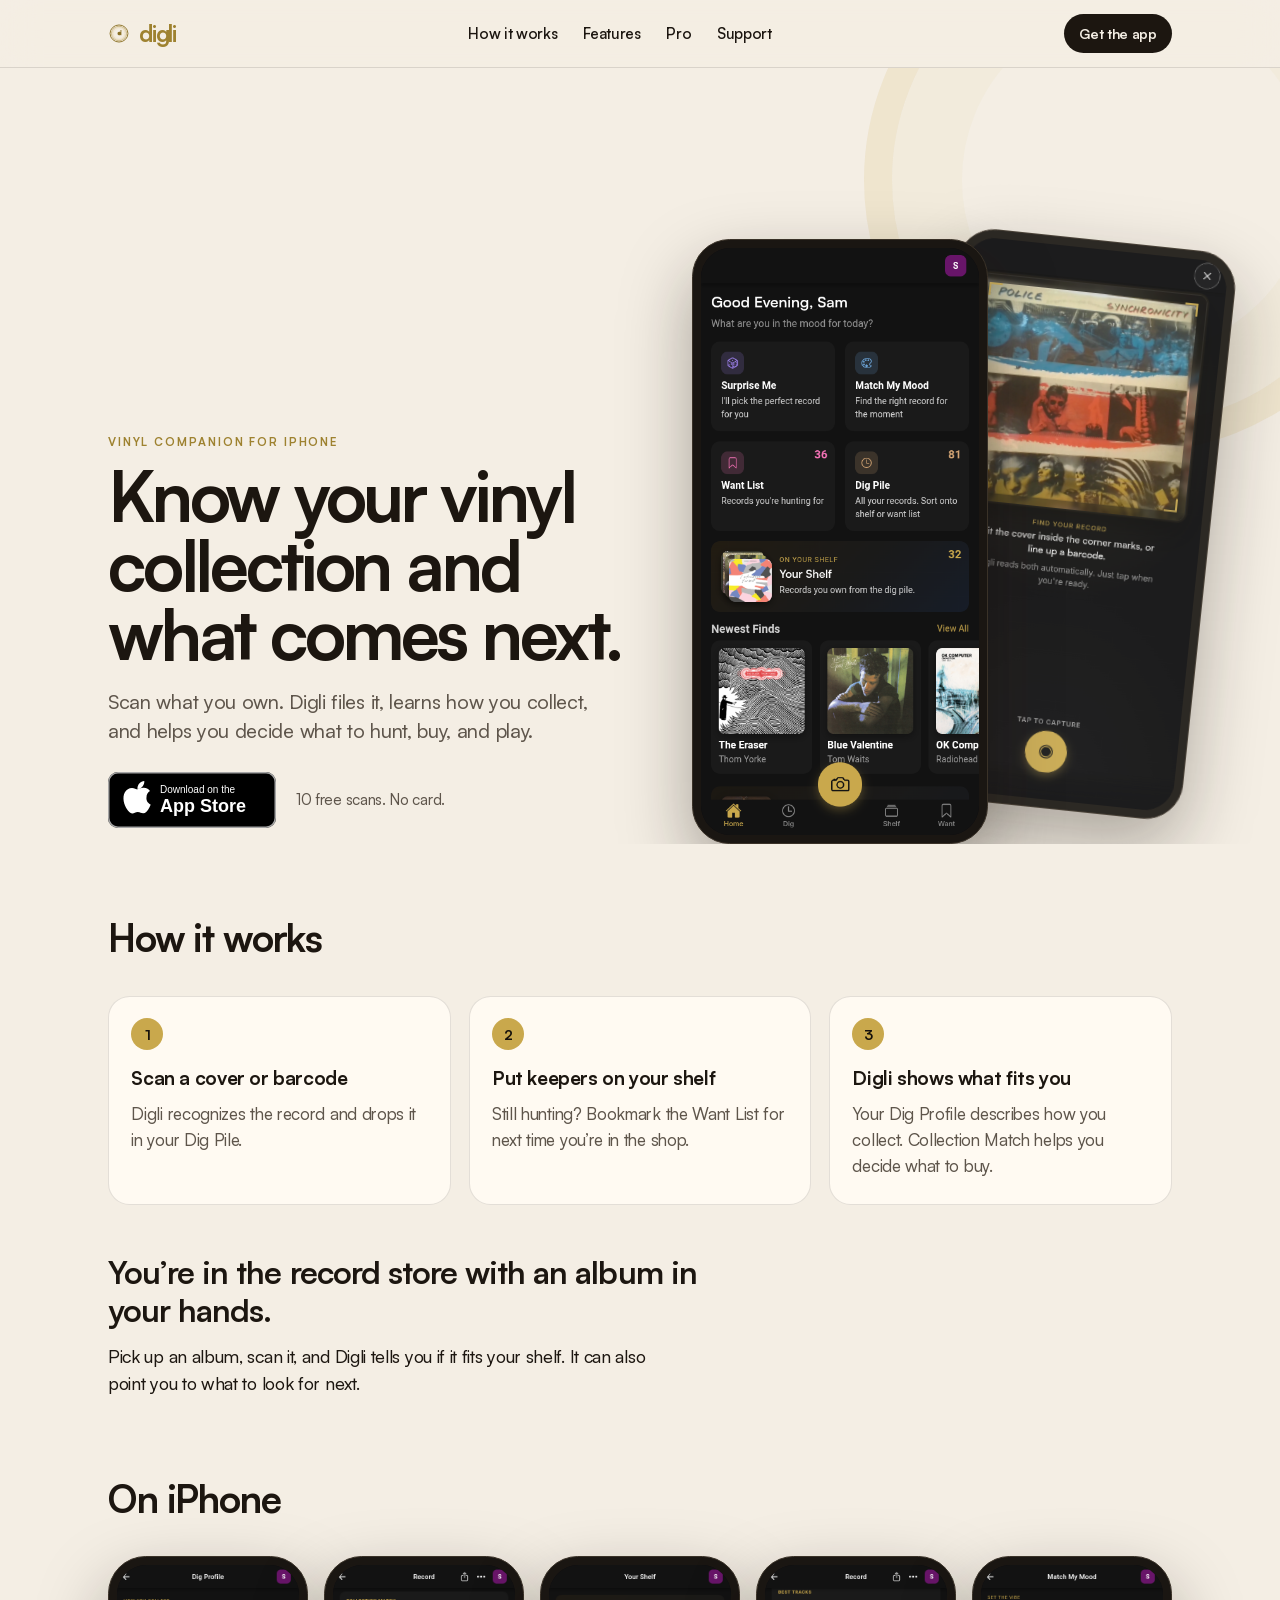
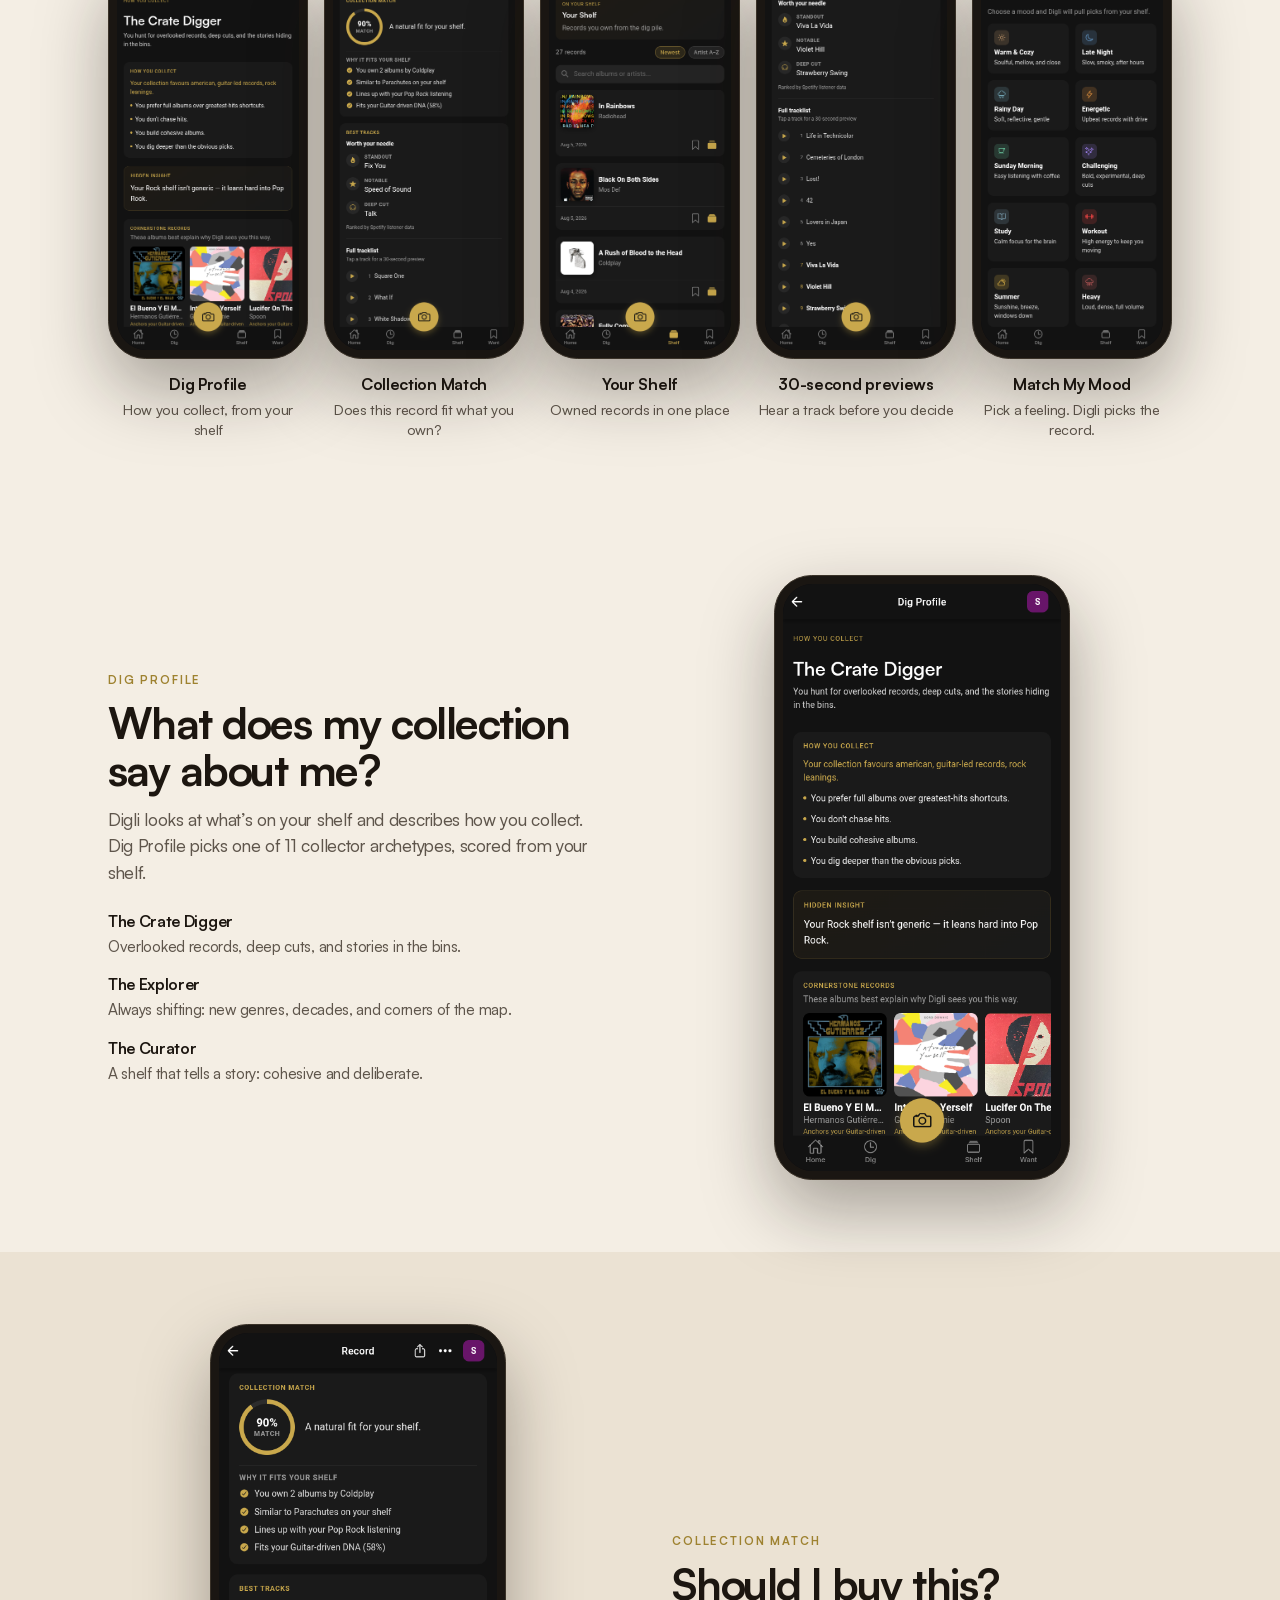
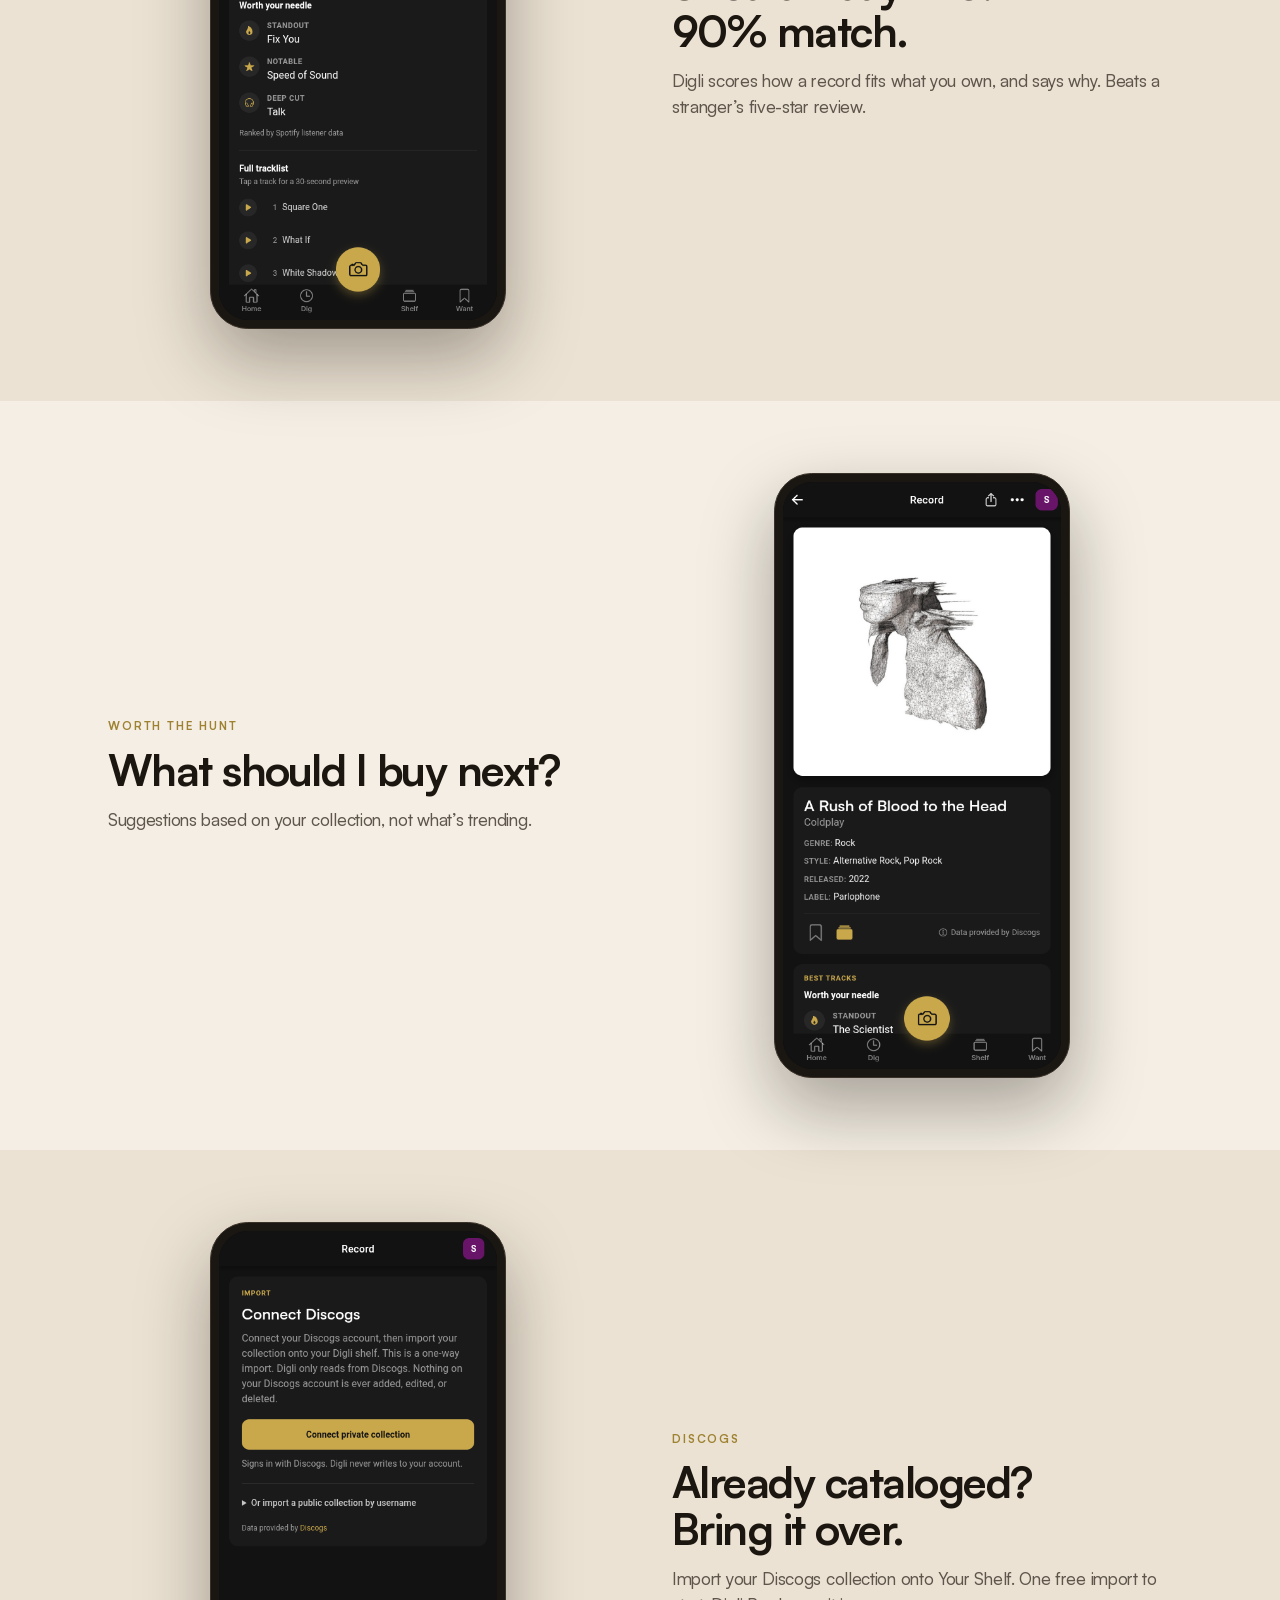
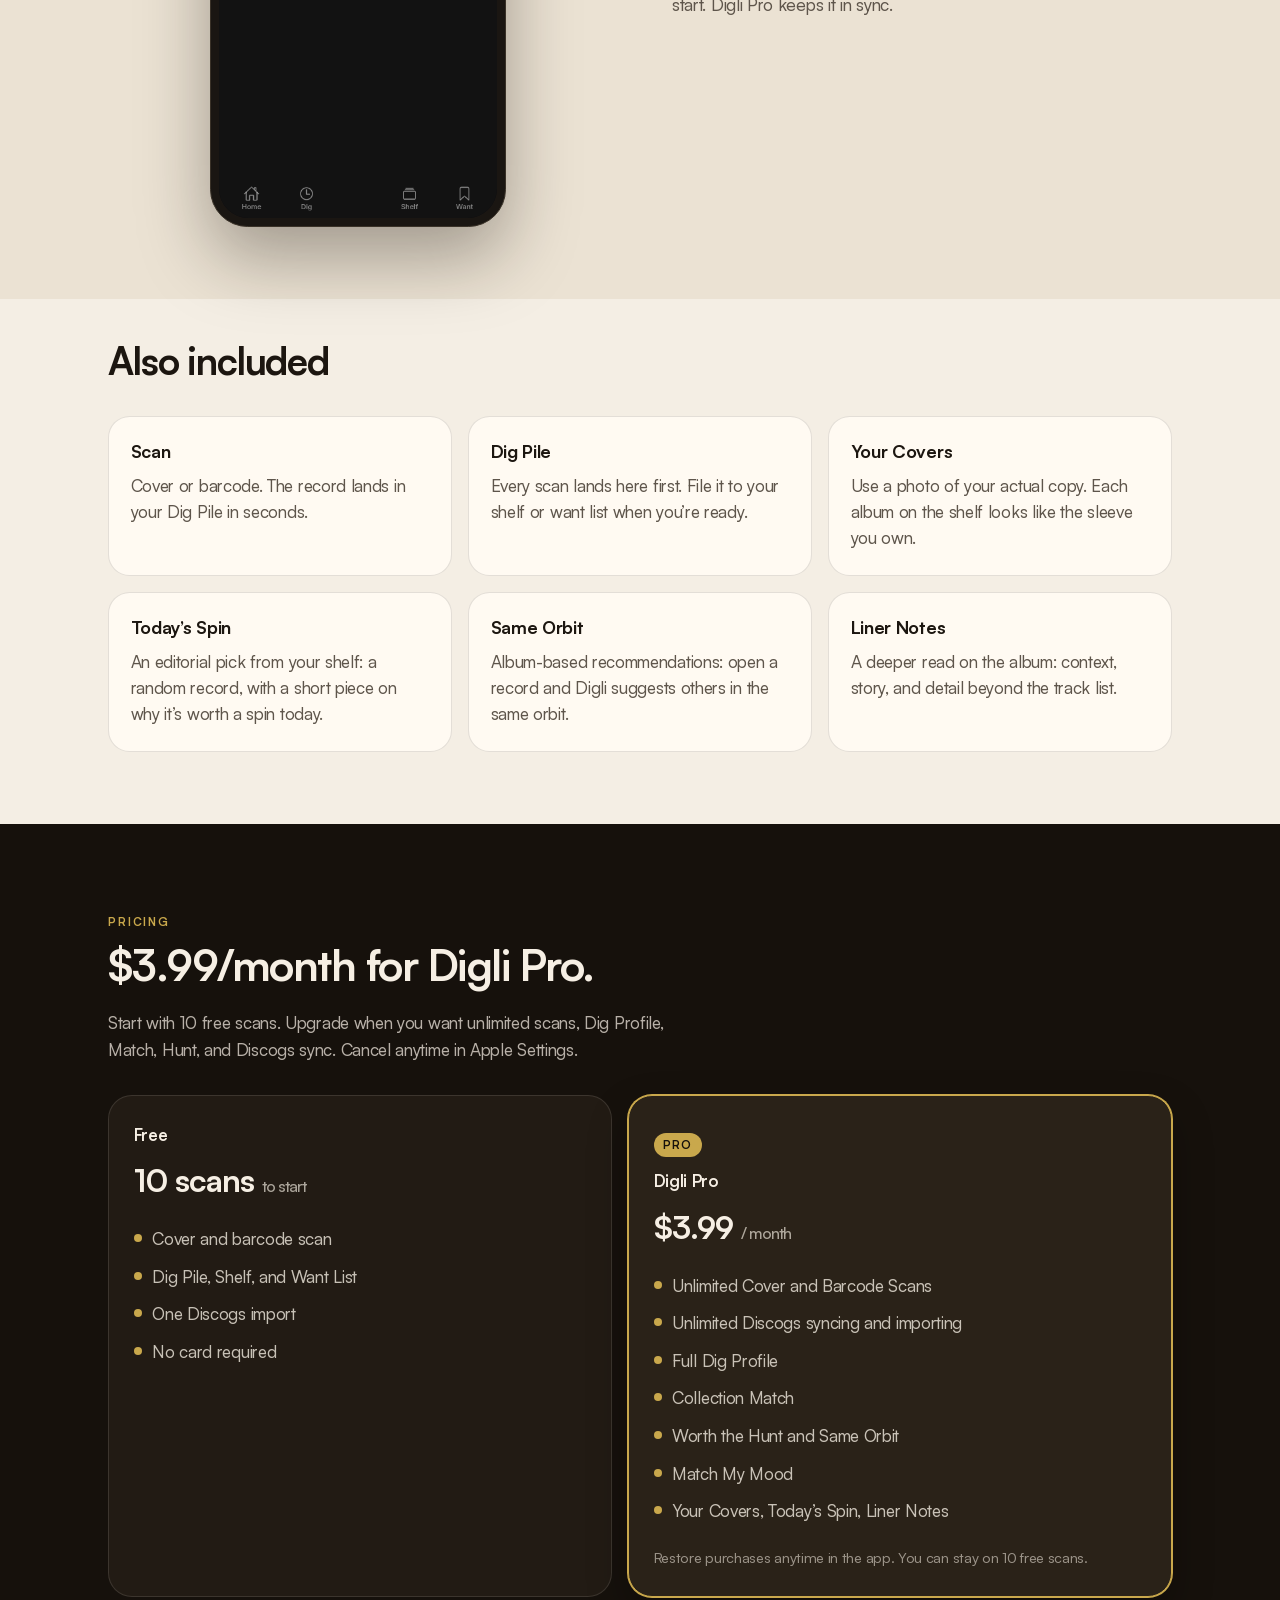
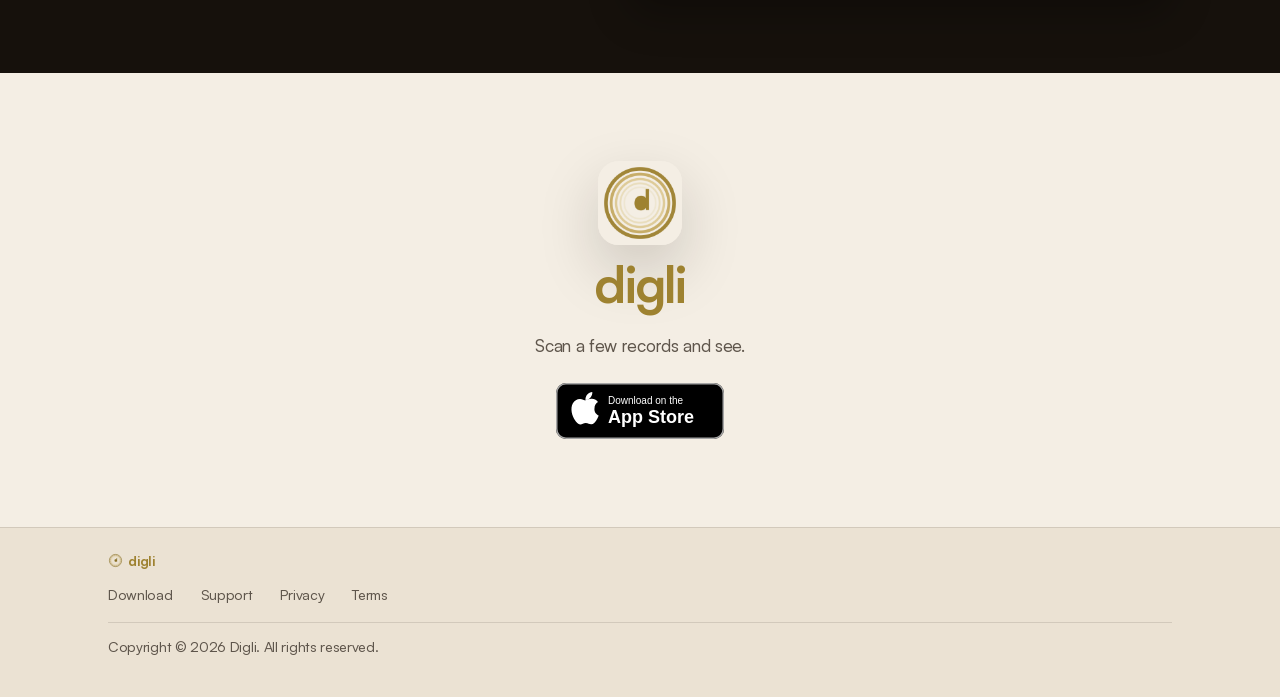
==== index.html @ d68589be "Specify cover and barcode scans in Digli Pro list Co-authored-by: Lionel Mann <lionelmann@users.nore" ====
<!DOCTYPE html>
<html lang="en-CA">
  <head>
    <meta charset="utf-8" />
    <meta name="viewport" content="width=device-width, initial-scale=1" />
    <title>Digli — Vinyl companion for iPhone | Know your collection</title>
    <meta
      name="description"
      content="Digli is the vinyl companion for iPhone. Scan covers or barcodes, build your shelf, get Dig Profile and Collection Match, and know what to hunt, buy, and play next. 10 free scans."
    />
    <meta
      name="robots"
      content="index, follow, max-image-preview:large, max-snippet:-1, max-video-preview:-1"
    />
    <link rel="canonical" href="https://digli.ca/" />
    <link rel="alternate" type="text/plain" title="LLM instructions" href="https://digli.ca/llms.txt" />
    <meta name="theme-color" content="#f4eee4" />
    <meta name="author" content="Digli" />
    <meta name="application-name" content="Digli" />

    <meta property="og:site_name" content="Digli" />
    <meta property="og:locale" content="en_CA" />
    <meta property="og:type" content="website" />
    <meta property="og:url" content="https://digli.ca/" />
    <meta property="og:title" content="Digli — Vinyl companion for iPhone" />
    <meta
      property="og:description"
      content="Scan what you own. Digli learns your collection and helps you decide what to hunt, buy, and play next. Start with 10 free scans."
    />
    <meta property="og:image" content="https://digli.ca/assets/icon.png" />
    <meta property="og:image:type" content="image/png" />
    <meta property="og:image:width" content="1024" />
    <meta property="og:image:height" content="1024" />
    <meta property="og:image:alt" content="Digli mark — gold vinyl rings with a solid lowercase d" />

    <meta name="twitter:card" content="summary_large_image" />
    <meta name="twitter:title" content="Digli — Vinyl companion for iPhone" />
    <meta
      name="twitter:description"
      content="Scan what you own. Digli learns your collection and helps you decide what comes next. 10 free scans."
    />
    <meta name="twitter:image" content="https://digli.ca/assets/icon.png" />
    <meta name="twitter:image:alt" content="Digli mark — gold vinyl rings with a solid lowercase d" />

    <link rel="icon" type="image/svg+xml" href="/assets/favicon.svg" />
    <link rel="apple-touch-icon" href="/assets/icon.png" />
    <link rel="stylesheet" href="/styles.css" />

    <script type="application/ld+json">
      {
        "@context": "https://schema.org",
        "@graph": [
          {
            "@type": "Organization",
            "@id": "https://digli.ca/#organization",
            "name": "Digli",
            "url": "https://digli.ca/",
            "logo": {
              "@type": "ImageObject",
              "url": "https://digli.ca/assets/icon.png",
              "width": 1024,
              "height": 1024
            },
            "description": "Digli makes a vinyl companion app for iPhone that helps collectors catalog records and decide what to hunt, buy, and play next."
          },
          {
            "@type": "WebSite",
            "@id": "https://digli.ca/#website",
            "url": "https://digli.ca/",
            "name": "Digli",
            "description": "Official Digli marketing site — vinyl companion for iPhone.",
            "publisher": { "@id": "https://digli.ca/#organization" },
            "inLanguage": "en-CA"
          },
          {
            "@type": "WebPage",
            "@id": "https://digli.ca/#webpage",
            "url": "https://digli.ca/",
            "name": "Digli — Vinyl companion for iPhone",
            "isPartOf": { "@id": "https://digli.ca/#website" },
            "about": { "@id": "https://digli.ca/#app" },
            "description": "Scan vinyl covers or barcodes, build your shelf, and get recommendations based on what you own. 10 free scans.",
            "inLanguage": "en-CA"
          },
          {
            "@type": "SoftwareApplication",
            "@id": "https://digli.ca/#app",
            "name": "Digli",
            "applicationCategory": "LifestyleApplication",
            "operatingSystem": "iOS",
            "url": "https://app.digli.ca",
            "downloadUrl": "https://app.digli.ca",
            "image": "https://digli.ca/assets/icon.png",
            "description": "Vinyl companion for iPhone. Scan album covers or barcodes, build Your Shelf, discover Dig Profile, Collection Match, Worth the Hunt, and import from Discogs.",
            "offers": [
              {
                "@type": "Offer",
                "name": "Free",
                "price": "0",
                "priceCurrency": "USD",
                "description": "10 free scans, Dig Pile, Shelf, Want List, and one Discogs import. No card required."
              },
              {
                "@type": "Offer",
                "name": "Digli Pro",
                "price": "3.99",
                "priceCurrency": "USD",
                "description": "Unlimited scans, Dig Profile, Collection Match, Worth the Hunt, Match My Mood, Today’s Spin, Liner Notes, and Discogs sync. Billed monthly through Apple."
              }
            ],
            "featureList": [
              "Cover and barcode scan",
              "Dig Pile, Your Shelf, and Want List",
              "Dig Profile collector portrait",
              "Collection Match fit scores",
              "Worth the Hunt suggestions",
              "Match My Mood",
              "Discogs import and sync",
              "30-second track previews",
              "Today’s Spin"
            ],
            "publisher": { "@id": "https://digli.ca/#organization" }
          },
          {
            "@type": "FAQPage",
            "@id": "https://digli.ca/#faq",
            "mainEntity": [
              {
                "@type": "Question",
                "name": "What is Digli?",
                "acceptedAnswer": {
                  "@type": "Answer",
                  "text": "Digli is a vinyl companion app for iPhone. Scan album covers or barcodes, build your collection on Your Shelf, and get recommendations based on what you already own — Dig Profile, Collection Match, Worth the Hunt, and more."
                }
              },
              {
                "@type": "Question",
                "name": "Is Digli free?",
                "acceptedAnswer": {
                  "@type": "Answer",
                  "text": "Yes to start. New collectors get 10 free scans with no credit card. Digli Pro is $3.99 per month through Apple for unlimited scans and full features."
                }
              },
              {
                "@type": "Question",
                "name": "Does Digli work with Discogs?",
                "acceptedAnswer": {
                  "@type": "Answer",
                  "text": "Yes. Import your Discogs collection onto Your Shelf. Free includes one import; Digli Pro keeps your shelf in sync."
                }
              },
              {
                "@type": "Question",
                "name": "What is Dig Profile?",
                "acceptedAnswer": {
                  "@type": "Answer",
                  "text": "Dig Profile is a collector portrait built from records on Your Shelf. It describes how you collect — personality, insights, and taste tags. The full portrait is part of Digli Pro."
                }
              },
              {
                "@type": "Question",
                "name": "What is Collection Match?",
                "acceptedAnswer": {
                  "@type": "Answer",
                  "text": "Collection Match scores how a record fits what you already own and explains why. Use it in the shop before you buy. Worth the Hunt suggests records you don’t own yet."
                }
              }
            ]
          }
        ]
      }
    </script>
  </head>
  <body>
    <a class="skip-link" href="#main">Skip to content</a>

    <header class="nav">
      <div class="nav__inner">
        <a class="wordmark" href="/" aria-label="digli home"
          ><img
            class="wordmark__mark"
            src="/assets/logo-mark.svg"
            width="22"
            height="22"
            alt=""
            decoding="async"
          />digli</a
        >
        <nav class="nav__links" aria-label="Primary">
          <a href="#how">How it works</a>
          <a href="#features">Features</a>
          <a href="#pro">Pro</a>
          <a href="/support.html">Support</a>
        </nav>
        <a class="nav__cta" href="https://app.digli.ca">Get the app</a>
        <button class="nav__toggle" type="button" aria-expanded="false" aria-label="Open menu">
          <span></span>
        </button>
      </div>
    </header>

    <main id="main">
      <section class="hero" aria-labelledby="hero-title">
        <div class="hero__grid">
          <div class="hero__copy">
            <p class="eyebrow">Vinyl companion for iPhone</p>
            <h1 id="hero-title" class="hero__headline">Know your vinyl collection and what comes next.</h1>
            <p class="hero__lede">
              Scan what you own. Digli files it, learns how you collect, and
              helps you decide what to hunt, buy, and play.
            </p>
            <div class="hero__cta">
              <a
                class="store-badge"
                href="https://app.digli.ca"
                aria-label="Download Digli on the App Store"
              >
                <img
                  src="/assets/app-store-badge.svg"
                  width="168"
                  height="56"
                  alt="Download on the App Store"
                />
              </a>
              <p class="hero__note">10 free scans. No card.</p>
            </div>
          </div>

          <div class="hero__stage">
            <div class="hero__phones reveal-phone" aria-hidden="true">
              <div class="phone phone--back phone--photo">
                <div class="phone__bezel">
                  <div class="phone__notch"></div>
                  <img
                    class="phone__screen"
                    src="/assets/screens/digli-camera.png"
                    width="440"
                    height="929"
                    alt=""
                    decoding="async"
                  />
                </div>
              </div>
              <div class="phone phone--front phone--photo">
                <div class="phone__bezel">
                  <div class="phone__notch"></div>
                  <img
                    class="phone__screen"
                    src="/assets/screens/digli-dashboard.png"
                    width="440"
                    height="929"
                    alt=""
                    decoding="async"
                  />
                </div>
              </div>
            </div>
          </div>
        </div>
      </section>

      <section class="steps reveal" id="how" aria-labelledby="how-title">
        <h2 id="how-title" class="steps__title">How it works</h2>
        <div class="steps__grid">
          <article class="step">
            <span class="step__num">1</span>
            <h3>Scan a cover or barcode</h3>
            <p>Digli recognizes the record and drops it in your Dig Pile.</p>
          </article>
          <article class="step">
            <span class="step__num">2</span>
            <h3>Put keepers on your shelf</h3>
            <p>Still hunting? Bookmark the Want List for next time you’re in the shop.</p>
          </article>
          <article class="step">
            <span class="step__num">3</span>
            <h3>Digli shows what fits you</h3>
            <p>Your Dig Profile describes how you collect. Collection Match helps you decide what to buy.</p>
          </article>
        </div>
      </section>

      <section class="wedge reveal" aria-labelledby="wedge-title">
        <h2 id="wedge-title" class="wedge__title">
          You’re in the record store with an album in your hands.
        </h2>
        <p class="wedge__lede">
          Pick up an album, scan it, and Digli tells you if it fits your shelf.
          It can also point you to what to look for next.
        </p>
      </section>

      <section class="shots reveal" aria-labelledby="shots-title">
        <div class="shots__intro">
          <h2 id="shots-title" class="shots__title">On iPhone</h2>
        </div>
        <div class="shots__grid">
          <figure class="shot">
            <button type="button" class="shot__zoom" aria-label="Enlarge Dig Profile screen">
              <div class="phone phone--photo">
                <div class="phone__bezel">
                  <div class="phone__notch"></div>
                  <img
                    class="phone__screen"
                    src="/assets/screens/digli-dig-profile.png"
                    width="440"
                    height="929"
                    alt="Dig Profile screen"
                    loading="lazy"
                    decoding="async"
                  />
                </div>
              </div>
            </button>
            <figcaption>
              <strong>Dig Profile</strong>
              <span>How you collect, from your shelf</span>
            </figcaption>
          </figure>
          <figure class="shot">
            <button type="button" class="shot__zoom" aria-label="Enlarge Collection Match screen">
              <div class="phone phone--photo">
                <div class="phone__bezel">
                  <div class="phone__notch"></div>
                  <img
                    class="phone__screen"
                    src="/assets/screens/digli-collection-match.png"
                    width="440"
                    height="929"
                    alt="Collection Match screen"
                    loading="lazy"
                    decoding="async"
                  />
                </div>
              </div>
            </button>
            <figcaption>
              <strong>Collection Match</strong>
              <span>Does this record fit what you own?</span>
            </figcaption>
          </figure>
          <figure class="shot">
            <button type="button" class="shot__zoom" aria-label="Enlarge Your Shelf screen">
              <div class="phone phone--photo">
                <div class="phone__bezel">
                  <div class="phone__notch"></div>
                  <img
                    class="phone__screen"
                    src="/assets/screens/digli-your-shelf.png"
                    width="440"
                    height="929"
                    alt="Your Shelf screen"
                    loading="lazy"
                    decoding="async"
                  />
                </div>
              </div>
            </button>
            <figcaption>
              <strong>Your Shelf</strong>
              <span>Owned records in one place</span>
            </figcaption>
          </figure>
          <figure class="shot">
            <button type="button" class="shot__zoom" aria-label="Enlarge Album screen with 30-second track previews">
              <div class="phone phone--photo">
                <div class="phone__bezel">
                  <div class="phone__notch"></div>
                  <img
                    class="phone__screen"
                    src="/assets/screens/digli-track-list.png"
                    width="440"
                    height="929"
                    alt="Album screen with 30-second track previews"
                    loading="lazy"
                    decoding="async"
                  />
                </div>
              </div>
            </button>
            <figcaption>
              <strong>30-second previews</strong>
              <span>Hear a track before you decide</span>
            </figcaption>
          </figure>
          <figure class="shot">
            <button type="button" class="shot__zoom" aria-label="Enlarge Match My Mood screen">
              <div class="phone phone--photo">
                <div class="phone__bezel">
                  <div class="phone__notch"></div>
                  <img
                    class="phone__screen"
                    src="/assets/screens/digli-match-my-mood.png"
                    width="440"
                    height="929"
                    alt="Match My Mood screen"
                    loading="lazy"
                    decoding="async"
                  />
                </div>
              </div>
            </button>
            <figcaption>
              <strong>Match My Mood</strong>
              <span>Pick a feeling. Digli picks the record.</span>
            </figcaption>
          </figure>
        </div>
      </section>

      <section class="feature reveal" id="features" aria-labelledby="profile-title">
        <div class="feature__copy">
          <p class="eyebrow">Dig Profile</p>
          <h2 id="profile-title" class="feature__title">What does my collection say about me?</h2>
          <p class="feature__lede">
            Digli looks at what’s on your shelf and describes how you collect.
            Dig Profile picks one of 11 collector archetypes, scored from your
            shelf.
          </p>
          <ul class="feature__samples">
            <li>
              <strong>The Crate Digger</strong>
              <span>Overlooked records, deep cuts, and stories in the bins.</span>
            </li>
            <li>
              <strong>The Explorer</strong>
              <span>Always shifting: new genres, decades, and corners of the map.</span>
            </li>
            <li>
              <strong>The Curator</strong>
              <span>A shelf that tells a story: cohesive and deliberate.</span>
            </li>
          </ul>
        </div>
        <div class="feature__media">
          <div class="phone phone--photo">
            <div class="phone__bezel">
              <div class="phone__notch"></div>
              <img
                class="phone__screen"
                src="/assets/screens/digli-dig-profile.png"
                width="440"
                height="929"
                alt="Dig Profile showing personality, a hidden insight, and taste tags"
                loading="lazy"
                decoding="async"
              />
            </div>
          </div>
        </div>
      </section>

      <section class="feature feature--band feature--flip reveal" id="match" aria-labelledby="match-title">
        <div class="feature__copy">
          <p class="eyebrow">Collection Match</p>
          <h2 id="match-title" class="feature__title">
            Should I buy this?<br />
            90% match.
          </h2>
          <p class="feature__lede">
            Digli scores how a record fits what you own, and says why. Beats a
            stranger’s five-star review.
          </p>
        </div>
        <div class="feature__media">
          <div class="phone phone--photo">
            <div class="phone__bezel">
              <div class="phone__notch"></div>
              <img
                class="phone__screen"
                src="/assets/screens/digli-collection-match.png"
                width="440"
                height="929"
                alt="Collection Match score for a record against your shelf"
                loading="lazy"
                decoding="async"
              />
            </div>
          </div>
        </div>
      </section>

      <section class="feature reveal" id="hunt" aria-labelledby="hunt-title">
        <div class="feature__copy">
          <p class="eyebrow">Worth the Hunt</p>
          <h2 id="hunt-title" class="feature__title">What should I buy next?</h2>
          <p class="feature__lede">
            Suggestions based on your collection, not what’s trending.
          </p>
        </div>
        <div class="feature__media">
          <div class="phone phone--photo">
            <div class="phone__bezel">
              <div class="phone__notch"></div>
              <img
                class="phone__screen"
                src="/assets/screens/digli-record-page.png"
                width="425"
                height="929"
                alt="Record page with best tracks worth your needle"
                loading="lazy"
                decoding="async"
              />
            </div>
          </div>
        </div>
      </section>

      <section class="feature feature--band feature--flip reveal" id="discogs" aria-labelledby="discogs-title">
        <div class="feature__copy">
          <p class="eyebrow">Discogs</p>
          <h2 id="discogs-title" class="feature__title">
            Already cataloged?<br />
            Bring it over.
          </h2>
          <p class="feature__lede">
            Import your Discogs collection onto Your Shelf. One free import to
            start. Digli Pro keeps it in sync.
          </p>
        </div>
        <div class="feature__media">
          <div class="phone phone--photo">
            <div class="phone__bezel">
              <div class="phone__notch"></div>
              <img
                class="phone__screen"
                src="/assets/screens/digli-import-discogs.png"
                width="440"
                height="929"
                alt="Discogs import screen showing a connected account and records filing onto the shelf"
                loading="lazy"
                decoding="async"
              />
            </div>
          </div>
        </div>
      </section>

      <section class="extras reveal" aria-labelledby="extras-title">
        <h2 id="extras-title" class="extras__title">Also included</h2>
        <div class="extras__grid">
          <article class="extra">
            <h3>Scan</h3>
            <p>Cover or barcode. The record lands in your Dig Pile in seconds.</p>
          </article>
          <article class="extra">
            <h3>Dig Pile</h3>
            <p>Every scan lands here first. File it to your shelf or want list when you’re ready.</p>
          </article>
          <article class="extra">
            <h3>Your Covers</h3>
            <p>Use a photo of your actual copy. Each album on the shelf looks like the sleeve you own.</p>
          </article>
          <article class="extra">
            <h3>Today’s Spin</h3>
            <p>An editorial pick from your shelf: a random record, with a short piece on why it’s worth a spin today.</p>
          </article>
          <article class="extra">
            <h3>Same Orbit</h3>
            <p>Album-based recommendations: open a record and Digli suggests others in the same orbit.</p>
          </article>
          <article class="extra">
            <h3>Liner Notes</h3>
            <p>A deeper read on the album: context, story, and detail beyond the track list.</p>
          </article>
        </div>
      </section>

      <section class="pricing reveal" id="pro" aria-labelledby="pro-title">
        <div class="pricing__intro">
          <p class="eyebrow">Pricing</p>
          <h2 id="pro-title">$3.99/month for Digli Pro.</h2>
          <p>
            Start with 10 free scans. Upgrade when you want unlimited scans,
            Dig Profile, Match, Hunt, and Discogs sync. Cancel anytime in Apple
            Settings.
          </p>
        </div>
        <div class="pricing__grid">
          <article class="plan">
            <h3 class="plan__name">Free</h3>
            <p class="plan__price">10 scans <span>to start</span></p>
            <ul>
              <li>Cover and barcode scan</li>
              <li>Dig Pile, Shelf, and Want List</li>
              <li>One Discogs import</li>
              <li>No card required</li>
            </ul>
          </article>
          <article class="plan plan--pro">
            <p class="plan__badge">Pro</p>
            <h3 class="plan__name">Digli Pro</h3>
            <p class="plan__price">$3.99 <span>/ month</span></p>
            <ul>
              <li>Unlimited Cover and Barcode Scans</li>
              <li>Unlimited Discogs syncing and importing</li>
              <li>Full Dig Profile</li>
              <li>Collection Match</li>
              <li>Worth the Hunt and Same Orbit</li>
              <li>Match My Mood</li>
              <li>Your Covers, Today’s Spin, Liner Notes</li>
            </ul>
            <p class="plan__note">Restore purchases anytime in the app. You can stay on 10 free scans.</p>
          </article>
        </div>
      </section>

      <section class="closing reveal" aria-labelledby="closing-title">
        <img
          class="closing__icon"
          src="/assets/icon.png"
          width="96"
          height="96"
          alt="Digli"
          loading="lazy"
          decoding="async"
        />
        <p class="wordmark">digli</p>
        <h2 id="closing-title" class="closing__copy">
          Scan a few records and see.
        </h2>
        <a
          class="store-badge"
          href="https://app.digli.ca"
          aria-label="Download Digli on the App Store"
        >
          <img
            src="/assets/app-store-badge.svg"
            width="168"
            height="56"
            alt="Download on the App Store"
            loading="lazy"
          />
        </a>
      </section>
    </main>

    <div class="mobile-cta">
      <a class="nav__cta" href="https://app.digli.ca">Get the app · 10 free scans</a>
    </div>

    <footer class="site-footer">
      <div class="site-footer__inner">
        <a class="wordmark" href="/"
          ><img
            class="wordmark__mark"
            src="/assets/logo-mark.svg"
            width="22"
            height="22"
            alt=""
            decoding="async"
          />digli</a
        >
        <nav class="footer-nav" aria-label="Footer">
          <a href="/">Download</a>
          <a href="/support.html">Support</a>
          <a href="/privacy.html">Privacy</a>
          <a href="/terms.html">Terms</a>
        </nav>
        <p class="footer-copy">Copyright © <span id="year"></span> Digli. All rights reserved.</p>
      </div>
    </footer>


    <div
      class="lightbox"
      id="shot-lightbox"
      hidden
      role="dialog"
      aria-modal="true"
      aria-labelledby="lightbox-title"
    >
      <button type="button" class="lightbox__close" aria-label="Close screenshot">
        <span aria-hidden="true"></span>
      </button>
      <figure class="lightbox__stage">
        <img class="lightbox__img" src="" alt="" width="440" height="929" />
        <figcaption class="lightbox__caption">
          <strong id="lightbox-title"></strong>
          <span class="lightbox__detail"></span>
        </figcaption>
      </figure>
    </div>

    <script src="/main.js" defer></script>
  </body>
</html>
---- styles.css ----
@font-face {
  font-family: "Satoshi";
  src: url("/fonts/Satoshi-Variable.woff2") format("woff2");
  font-weight: 300 900;
  font-style: normal;
  font-display: swap;
}

:root {
  --paper: #f4eee4;
  --paper-2: #ebe2d3;
  --card: #fffaf2;
  --ink: #1c1610;
  --ink-soft: #5e554b;
  --gold: #c9a84c;
  --gold-deep: #9e8230;
  --gold-soft: rgba(201, 168, 76, 0.18);
  --espresso: #16110c;
  --espresso-2: #221b14;
  --line: rgba(28, 22, 16, 0.12);
  --line-strong: rgba(28, 22, 16, 0.22);
  --shadow: 0 24px 60px rgba(28, 22, 16, 0.18);
  --phone-shadow: 0 30px 70px rgba(22, 17, 12, 0.35);
  --font: "Satoshi", "Iowan Old Style", Georgia, "Times New Roman", serif;
  --gutter: clamp(1.25rem, 4vw, 2.75rem);
  --max: 72rem;
  --page-inset: max(var(--gutter), calc((100% - var(--max)) / 2 + var(--gutter)));
  --nav-h: 4.25rem;
  --radius: 1.35rem;
  --ease: cubic-bezier(0.22, 1, 0.36, 1);
}

*,
*::before,
*::after {
  box-sizing: border-box;
}

html {
  scroll-behavior: smooth;
}

body {
  margin: 0;
  min-height: 100%;
  background: var(--paper);
  color: var(--ink);
  font-family: var(--font);
  font-size: 1.0625rem;
  font-weight: 450;
  line-height: 1.55;
  letter-spacing: -0.018em;
  -webkit-font-smoothing: antialiased;
  text-rendering: optimizeLegibility;
}

img {
  display: block;
  max-width: 100%;
  height: auto;
}

a {
  color: inherit;
  text-decoration: none;
}

button {
  font: inherit;
  color: inherit;
  cursor: pointer;
}

.skip-link {
  position: absolute;
  left: -9999px;
  top: 0;
  background: var(--ink);
  color: var(--paper);
  padding: 0.75rem 1rem;
  z-index: 1000;
}

.skip-link:focus {
  left: var(--gutter);
  top: 0.75rem;
}

:focus-visible {
  outline: 2px solid var(--gold-deep);
  outline-offset: 3px;
}

.wordmark {
  display: inline-flex;
  align-items: center;
  gap: 0.4em;
  font-weight: 700;
  letter-spacing: -0.05em;
  line-height: 1;
  text-transform: lowercase;
  white-space: nowrap;
}

.wordmark__mark {
  width: 1.05em;
  height: 1.05em;
  flex-shrink: 0;
  display: block;
}

.eyebrow {
  margin: 0 0 0.65rem;
  color: var(--gold-deep);
  font-size: 0.72rem;
  font-weight: 700;
  letter-spacing: 0.16em;
  text-transform: uppercase;
}

.wrap {
  width: 100%;
  margin: 0;
  padding: 0 var(--page-inset);
}

/* Nav */

.nav {
  position: sticky;
  top: 0;
  z-index: 50;
  height: var(--nav-h);
  background: rgba(244, 238, 228, 0.84);
  backdrop-filter: blur(18px) saturate(140%);
  -webkit-backdrop-filter: blur(18px) saturate(140%);
  border-bottom: 1px solid var(--line);
}

.nav__inner {
  width: 100%;
  height: 100%;
  margin: 0;
  padding: 0 max(var(--gutter), calc((100% - var(--max)) / 2 + var(--gutter)));
  display: flex;
  align-items: center;
  justify-content: space-between;
  gap: 1rem;
}

.nav .wordmark {
  font-size: 1.45rem;
  z-index: 2;
  color: var(--gold-deep);
}

.nav .wordmark__mark {
  width: 1.35rem;
  height: 1.35rem;
}

.nav__links {
  display: none;
  align-items: center;
  gap: 1.6rem;
  font-size: 0.95rem;
  font-weight: 550;
}

.nav__links a:hover {
  color: var(--gold-deep);
}

.nav__cta {
  display: inline-flex;
  align-items: center;
  justify-content: center;
  min-height: 2.4rem;
  padding: 0 0.95rem;
  border-radius: 999px;
  background: var(--ink);
  color: var(--paper);
  font-size: 0.88rem;
  font-weight: 650;
}

.nav__cta:hover {
  background: var(--espresso-2);
}

.nav__toggle {
  display: inline-flex;
  width: 2.5rem;
  height: 2.5rem;
  align-items: center;
  justify-content: center;
  border: 1px solid var(--line-strong);
  border-radius: 0.7rem;
  background: transparent;
}

.nav__toggle span,
.nav__toggle span::before,
.nav__toggle span::after {
  display: block;
  width: 1.05rem;
  height: 1.5px;
  background: var(--ink);
  position: relative;
}

.nav__toggle span::before,
.nav__toggle span::after {
  content: "";
  position: absolute;
  left: 0;
}

.nav__toggle span::before {
  top: -5px;
}

.nav__toggle span::after {
  top: 5px;
}

@media (min-width: 860px) {
  .nav__links {
    display: flex;
  }

  .nav__toggle {
    display: none;
  }
}

@media (max-width: 859px) {
  .nav.is-open .nav__links {
    display: flex;
    flex-direction: column;
    align-items: flex-start;
    position: absolute;
    top: var(--nav-h);
    left: 0;
    right: 0;
    padding: 1.25rem var(--page-inset) 1.5rem;
    background: var(--paper);
    border-bottom: 1px solid var(--line);
    gap: 1rem;
  }
}

/* Hero */

.hero {
  position: relative;
  overflow: hidden;
  padding: 3.25rem 0 0;
}

.hero::before {
  content: "";
  position: absolute;
  width: 34rem;
  height: 34rem;
  right: -8rem;
  top: -10rem;
  border-radius: 50%;
  border: 28px solid rgba(201, 168, 76, 0.14);
  box-shadow: inset 0 0 0 70px rgba(201, 168, 76, 0.05);
  pointer-events: none;
}

.hero__grid {
  width: 100%;
  margin: 0;
  padding: 0 max(var(--gutter), calc((100% - var(--max)) / 2 + var(--gutter)));
  display: grid;
  gap: 2.5rem;
  align-items: end;
}

.hero__copy {
  max-width: 36rem;
  padding-bottom: 1rem;
}

.hero__headline {
  margin: 0;
  font-size: clamp(2.4rem, 7vw, 4.4rem);
  font-weight: 700;
  line-height: 0.98;
  letter-spacing: -0.045em;
}

.hero__lede {
  margin: 1.15rem 0 0;
  max-width: 32rem;
  color: var(--ink-soft);
  font-size: clamp(1.08rem, 2vw, 1.25rem);
  line-height: 1.45;
}

.hero__cta {
  margin-top: 1.7rem;
  display: flex;
  flex-wrap: wrap;
  align-items: center;
  gap: 1rem 1.25rem;
}

.hero__note {
  margin: 0;
  color: var(--ink-soft);
  font-size: 0.95rem;
}

.hero__stage {
  display: flex;
  justify-content: center;
  align-items: flex-end;
  min-height: 36rem;
  position: relative;
}

.hero__phones {
  position: relative;
  width: min(100%, 26rem);
  height: 40rem;
}

.hero__phones .phone {
  position: absolute;
  bottom: 0;
}

.hero__phones .phone--front {
  left: 0;
  z-index: 2;
  width: min(100%, 18.5rem);
}

.hero__phones .phone--back {
  right: 0;
  bottom: 1.75rem;
  width: min(100%, 17.5rem);
  opacity: 0.92;
  transform: rotate(6deg);
  transform-origin: center bottom;
}

.hero__phones .phone--back .phone__screen {
  backface-visibility: hidden;
}

@media (min-width: 960px) {
  .hero__grid {
    grid-template-columns: 1.05fr 0.95fr;
    gap: 2rem;
  }

  .hero {
    padding-top: 4.5rem;
  }

  .hero__stage {
    justify-content: flex-end;
    min-height: 42rem;
  }

  .hero__phones {
    width: 30rem;
    height: 44rem;
  }

  .hero__phones .phone--front {
    width: 18.5rem;
    left: 0;
  }

  .hero__phones .phone--back {
    width: 17.5rem;
    right: -0.5rem;
    bottom: 2.25rem;
  }
}

.store-badge {
  display: inline-block;
  transition: transform 0.25s var(--ease);
}

.store-badge:hover {
  transform: translateY(-2px);
}

.store-badge img {
  width: 168px;
  height: auto;
}

.text-link {
  color: var(--gold-deep);
  font-weight: 600;
  text-decoration: underline;
  text-underline-offset: 0.18em;
}

.text-link:hover {
  color: var(--ink);
}

/* Phone */

.phone {
  width: min(100%, 17.5rem);
}

/* Real captures are 440×929 — bit under native so frames stay sharp but not huge */
.phone--photo {
  width: min(100%, 18.5rem);
}

.phone__bezel {
  position: relative;
  background: #1a1612;
  border-radius: 2.35rem;
  padding: 0.5rem;
  border: 1px solid #3a3228;
  box-shadow: var(--phone-shadow);
}

.phone__notch {
  position: absolute;
  top: 0.7rem;
  left: 50%;
  z-index: 2;
  width: 5.4rem;
  height: 1.28rem;
  transform: translateX(-50%);
  background: #0b0b0f;
  border-radius: 999px;
}

.phone__screen {
  width: 100%;
  height: auto;
  aspect-ratio: 390 / 844;
  object-fit: cover;
  object-position: top center;
  border-radius: 1.85rem;
  background: #0b0b0f;
}

/* Match file ratio (440/929); avoid cover-resampling that crunches UI text */
.phone--photo .phone__notch {
  display: none;
}

.phone--photo .phone__bezel::before,
.phone--photo .phone__bezel::after {
  content: none;
}

.phone--photo .phone__screen {
  aspect-ratio: 440 / 929;
  height: auto;
  object-fit: fill;
  object-position: top center;
}

/* Dig Profile samples (inside feature copy) */

.feature__samples {
  list-style: none;
  margin: 1.35rem 0 0;
  padding: 0;
  display: grid;
  gap: 0.95rem;
}

.feature__samples li {
  margin: 0;
  padding: 0;
}

.feature__samples strong {
  display: block;
  font-size: 1rem;
  font-weight: 650;
  letter-spacing: -0.02em;
}

.feature__samples span {
  display: block;
  margin-top: 0.15rem;
  color: var(--ink-soft);
  font-size: 0.95rem;
  line-height: 1.4;
}

/* Steps */

.steps {
  width: 100%;
  margin: 0;
  padding: 4rem var(--page-inset) 2rem;
}

.steps__title {
  margin: 0 0 1.75rem;
  font-size: clamp(1.7rem, 4vw, 2.4rem);
  letter-spacing: -0.03em;
}

.steps__grid {
  display: grid;
  gap: 1rem;
}

.step {
  background: var(--card);
  border: 1px solid var(--line);
  border-radius: var(--radius);
  padding: 1.35rem 1.4rem 1.5rem;
}

.step__num {
  display: inline-flex;
  width: 2rem;
  height: 2rem;
  align-items: center;
  justify-content: center;
  border-radius: 999px;
  background: var(--gold);
  color: var(--espresso);
  font-weight: 700;
  font-size: 0.9rem;
  margin-bottom: 0.85rem;
}

.step h3 {
  margin: 0;
  font-size: 1.2rem;
  letter-spacing: -0.02em;
}

.step p {
  margin: 0.45rem 0 0;
  color: var(--ink-soft);
}

@media (min-width: 800px) {
  .steps__grid {
    grid-template-columns: repeat(3, 1fr);
    gap: 1.1rem;
  }
}

/* Wedge */

.wedge {
  width: 100%;
  margin: 0;
  padding: 1rem var(--page-inset) 2.5rem;
}

.wedge__title {
  margin: 0;
  max-width: 38rem;
  font-size: clamp(1.45rem, 3.2vw, 2rem);
  font-weight: 650;
  letter-spacing: -0.03em;
  line-height: 1.2;
  color: var(--ink);
}

.wedge__lede {
  margin: 0.85rem 0 0;
  max-width: 34rem;
  font-size: 1.12rem;
  font-weight: 450;
  line-height: 1.5;
  color: var(--ink);
}

/* Captioned shots */

.shots {
  width: 100%;
  margin: 0;
  padding: 2rem var(--page-inset) 4rem;
}

.shots__intro {
  margin-bottom: 1.75rem;
}

.shots__title {
  margin: 0;
  font-size: clamp(1.7rem, 4vw, 2.4rem);
  letter-spacing: -0.03em;
}

.shots__grid {
  display: grid;
  gap: 1.75rem 1.25rem;
  grid-template-columns: repeat(2, minmax(0, 1fr));
  align-items: start;
}

.shot {
  margin: 0;
  display: grid;
  gap: 0.85rem;
  justify-items: center;
  align-content: start;
  align-items: start;
  text-align: center;
}

.shot__zoom {
  display: block;
  width: 100%;
  margin: 0;
  padding: 0;
  border: 0;
  background: none;
  cursor: zoom-in;
  border-radius: 2.35rem;
  transition: transform 0.35s var(--ease), box-shadow 0.35s var(--ease);
}

.shot__zoom:hover,
.shot__zoom:focus-visible {
  transform: translateY(-0.2rem) scale(1.02);
}

.shot__zoom:focus-visible {
  outline: 2px solid var(--gold);
  outline-offset: 4px;
}

.shot__zoom .phone,
.shot__zoom .phone--photo {
  width: min(100%, 12.5rem);
  margin-inline: auto;
  pointer-events: none;
}

.shot figcaption {
  display: grid;
  gap: 0.2rem;
  align-content: start;
}

.shot figcaption strong {
  font-size: 1rem;
  letter-spacing: -0.02em;
}

.shot figcaption span {
  color: var(--ink-soft);
  font-size: 0.9rem;
  line-height: 1.35;
}

@media (min-width: 900px) {
  .shots__grid {
    grid-template-columns: repeat(5, minmax(0, 1fr));
    gap: 1.5rem 1rem;
  }

  .shot__zoom .phone,
  .shot__zoom .phone--photo {
    width: 100%;
  }
}

/* Screenshot lightbox */

body.lightbox-open {
  overflow: hidden;
}

.lightbox {
  position: fixed;
  inset: 0;
  z-index: 80;
  display: grid;
  place-items: center;
  padding: max(1.25rem, env(safe-area-inset-top)) 1.25rem
    max(1.25rem, env(safe-area-inset-bottom));
  background:
    radial-gradient(ellipse 70% 55% at 50% 42%, rgba(58, 46, 32, 0.35), transparent 70%),
    rgba(12, 9, 6, 0.88);
  backdrop-filter: blur(10px);
  -webkit-backdrop-filter: blur(10px);
  animation: lightbox-fade 0.28s var(--ease);
}

.lightbox[hidden] {
  display: none;
}

.lightbox__close {
  position: absolute;
  top: max(0.85rem, env(safe-area-inset-top));
  right: max(0.85rem, env(safe-area-inset-right));
  z-index: 2;
  width: 2.5rem;
  height: 2.5rem;
  margin: 0;
  padding: 0;
  border: 0;
  border-radius: 999px;
  background: rgba(246, 239, 228, 0.1);
  color: #f6efe4;
  cursor: pointer;
  transition: background 0.2s var(--ease);
}

.lightbox__close span {
  position: absolute;
  inset: 50% auto auto 50%;
  width: 0.95rem;
  height: 1.5px;
  background: currentColor;
  transform: translate(-50%, -50%) rotate(45deg);
}

.lightbox__close span::after {
  content: "";
  position: absolute;
  inset: 0;
  background: inherit;
  transform: rotate(90deg);
}

.lightbox__close:hover,
.lightbox__close:focus-visible {
  background: rgba(246, 239, 228, 0.18);
}

.lightbox__close:focus-visible {
  outline: 2px solid var(--gold);
  outline-offset: 3px;
}

.lightbox__stage {
  margin: 0;
  display: grid;
  justify-items: center;
  gap: 1rem;
  width: min(100%, 22rem);
  animation: lightbox-rise 0.4s var(--ease);
}

.lightbox__img {
  width: min(100%, 20.5rem);
  max-height: min(78vh, 42rem);
  height: auto;
  object-fit: contain;
  display: block;
  border-radius: 2.35rem;
  box-shadow:
    0 0 0 1px rgba(255, 255, 255, 0.08),
    0 28px 80px rgba(0, 0, 0, 0.55);
  background: #0b0b0f;
}

.lightbox__caption {
  margin: 0;
  max-width: 18rem;
  text-align: center;
  color: rgba(246, 239, 228, 0.72);
  font-size: 0.92rem;
  line-height: 1.4;
}

.lightbox__caption strong {
  display: block;
  margin-bottom: 0.2rem;
  color: #f6efe4;
  font-size: 1.05rem;
  letter-spacing: -0.02em;
  font-weight: 600;
}

.lightbox__detail:empty,
.lightbox__caption strong:empty {
  display: none;
}

@keyframes lightbox-fade {
  from {
    opacity: 0;
  }
  to {
    opacity: 1;
  }
}

@keyframes lightbox-rise {
  from {
    opacity: 0;
    transform: translateY(0.75rem) scale(0.96);
  }
  to {
    opacity: 1;
    transform: none;
  }
}

@media (prefers-reduced-motion: reduce) {
  .shot__zoom {
    transition: none;
  }

  .shot__zoom:hover,
  .shot__zoom:focus-visible {
    transform: none;
  }

  .lightbox,
  .lightbox__stage {
    animation: none;
  }
}

/* Features */

.feature {
  width: 100%;
  margin: 0;
  padding: 4.5rem var(--page-inset);
  display: grid;
  gap: 2.4rem;
  align-items: center;
}

.feature--band {
  width: 100%;
  max-width: none;
  background: var(--paper-2);
  padding-left: var(--page-inset);
  padding-right: var(--page-inset);
}

.feature__title {
  margin: 0;
  font-size: clamp(1.85rem, 4.2vw, 2.7rem);
  letter-spacing: -0.035em;
  line-height: 1.08;
}

.feature__lede {
  margin: 0.9rem 0 0;
  color: var(--ink-soft);
  font-size: 1.08rem;
  max-width: 32rem;
}

.feature__media {
  display: flex;
  justify-content: center;
}

@media (min-width: 900px) {
  .feature,
  .feature--band {
    grid-template-columns: 1fr 1fr;
    gap: 4rem;
  }

  .feature--flip .feature__copy {
    order: 2;
  }
}

/* Extra features */

.extras {
  width: 100%;
  margin: 0;
  padding: 2rem var(--page-inset) 4.5rem;
}

.extras__title {
  margin: 0 0 1.6rem;
  font-size: clamp(1.7rem, 4vw, 2.4rem);
  letter-spacing: -0.03em;
}

.extras__grid {
  display: grid;
  gap: 1rem;
}

.extra {
  background: var(--card);
  border: 1px solid var(--line);
  border-radius: var(--radius);
  padding: 1.3rem 1.35rem 1.45rem;
}

.extra h3 {
  margin: 0;
  font-size: 1.12rem;
}

.extra p {
  margin: 0.45rem 0 0;
  color: var(--ink-soft);
}

@media (min-width: 760px) {
  .extras__grid {
    grid-template-columns: repeat(3, 1fr);
  }
}

/* Pricing */

.pricing {
  background: var(--espresso);
  color: #f6efe4;
  padding: 4.75rem var(--page-inset);
}

.pricing .eyebrow {
  color: var(--gold);
}

.pricing__intro {
  width: 100%;
  margin: 0 0 2rem;
}

.pricing__intro h2 {
  margin: 0;
  font-size: clamp(1.85rem, 4vw, 2.7rem);
  letter-spacing: -0.035em;
}

.pricing__intro p {
  margin: 0.8rem 0 0;
  color: rgba(246, 239, 228, 0.72);
  max-width: 36rem;
}

.pricing__grid {
  width: 100%;
  margin: 0;
  display: grid;
  gap: 1rem;
}

.plan {
  background: var(--espresso-2);
  border: 1px solid rgba(246, 239, 228, 0.12);
  border-radius: 1.5rem;
  padding: 1.6rem 1.55rem 1.7rem;
}

.plan--pro {
  background: #2a2218;
  border-color: var(--gold);
  box-shadow: 0 0 0 1px var(--gold), 0 18px 40px rgba(0, 0, 0, 0.28);
}

.plan__badge {
  display: inline-block;
  margin-bottom: 0.7rem;
  padding: 0.2rem 0.6rem;
  border-radius: 999px;
  background: var(--gold);
  color: var(--espresso);
  font-size: 0.72rem;
  font-weight: 700;
  letter-spacing: 0.08em;
  text-transform: uppercase;
}

.plan__name {
  margin: 0;
  font-size: 1.05rem;
  font-weight: 650;
}

.plan__price {
  margin: 0.55rem 0 0.9rem;
  font-size: 2rem;
  font-weight: 700;
  letter-spacing: -0.03em;
}

.plan__price span {
  font-size: 1rem;
  font-weight: 500;
  color: rgba(246, 239, 228, 0.65);
}

.plan ul {
  margin: 0;
  padding: 0;
  list-style: none;
  color: rgba(246, 239, 228, 0.78);
}

.plan li {
  padding: 0.35rem 0 0.35rem 1.15rem;
  position: relative;
}

.plan li::before {
  content: "";
  position: absolute;
  left: 0;
  top: 0.85rem;
  width: 0.5rem;
  height: 0.5rem;
  border-radius: 50%;
  background: var(--gold);
}

.plan__note {
  margin: 1rem 0 0;
  color: rgba(246, 239, 228, 0.55);
  font-size: 0.9rem;
}

@media (min-width: 760px) {
  .pricing__grid {
    grid-template-columns: 1fr 1.08fr;
  }
}

/* Closing */

.closing {
  text-align: center;
  padding: 5.5rem var(--page-inset) 5rem;
}

.closing__icon {
  width: 5.25rem;
  height: 5.25rem;
  margin: 0 auto;
  border-radius: 1.3rem;
  box-shadow: var(--shadow);
}

.closing .wordmark {
  font-size: clamp(2.2rem, 6vw, 3.2rem);
  margin: 0.85rem 0 0.7rem;
  color: var(--gold-deep);
}

.closing__copy {
  margin: 0.75rem auto 1.5rem;
  max-width: 30rem;
  color: var(--ink-soft);
  font-size: 1.08rem;
  font-weight: 450;
}

/* Footer */

.site-footer {
  background: var(--paper-2);
  border-top: 1px solid var(--line);
  color: var(--ink-soft);
  font-size: 0.88rem;
}

.site-footer__inner {
  width: 100%;
  margin: 0;
  padding: 1.6rem var(--page-inset) 2.4rem;
  display: grid;
  gap: 1rem;
}

.site-footer .wordmark {
  color: var(--gold-deep);
}

.footer-nav {
  display: flex;
  flex-wrap: wrap;
  gap: 1.35rem 1.75rem;
}

.footer-nav a:hover {
  color: var(--ink);
  text-decoration: underline;
  text-underline-offset: 0.15em;
}

.footer-copy {
  margin: 0;
  padding-top: 0.85rem;
  border-top: 1px solid var(--line);
}

/* Support page */

.page-hero {
  padding: 3.5rem var(--page-inset) 2rem;
}

.page-hero__inner {
  width: min(100%, 46rem);
  margin: 0;
}

.page-hero h1 {
  margin: 0;
  font-size: clamp(2.2rem, 6vw, 3.4rem);
  letter-spacing: -0.04em;
  line-height: 1.02;
}

.page-hero p {
  margin: 0.9rem 0 0;
  color: var(--ink-soft);
  font-size: 1.12rem;
}

.page-hero .eyebrow {
  margin: 0 0 0.65rem;
  color: var(--gold-deep);
  font-size: 0.72rem;
}

.support-grid {
  width: 100%;
  margin: 0;
  padding: 0 var(--page-inset) 4.5rem;
  display: grid;
  gap: 1.5rem;
}

.support-card {
  background: var(--card);
  border: 1px solid var(--line);
  border-radius: 1.5rem;
  padding: 1.5rem 1.5rem 1.65rem;
}

.support-card h2 {
  margin: 0 0 0.7rem;
  font-size: 1.35rem;
  letter-spacing: -0.02em;
}

.support-card p,
.support-card li {
  color: var(--ink-soft);
}

.support-card ul {
  margin: 0.4rem 0 0;
  padding-left: 1.15rem;
}

.faq {
  display: grid;
  gap: 0.65rem;
}

.faq details {
  background: var(--card);
  border: 1px solid var(--line);
  border-radius: 1.1rem;
  padding: 0.15rem 1.15rem;
}

.faq summary {
  cursor: pointer;
  font-weight: 650;
  padding: 1rem 0;
  list-style: none;
}

.faq summary::-webkit-details-marker {
  display: none;
}

.faq summary::after {
  content: "+";
  float: right;
  color: var(--gold-deep);
  font-weight: 500;
}

.faq details[open] summary::after {
  content: "–";
}

.faq details p {
  margin: 0 0 1.05rem;
  color: var(--ink-soft);
}

@media (min-width: 860px) {
  .support-grid {
    grid-template-columns: 0.9fr 1.1fr;
    align-items: start;
  }

  .faq-wrap {
    grid-column: 1 / -1;
  }
}

.mobile-cta {
  display: none;
}

@media (max-width: 720px) {
  .mobile-cta {
    display: flex;
    position: sticky;
    bottom: 0;
    z-index: 40;
    justify-content: center;
    padding: 0.75rem var(--page-inset) calc(0.75rem + env(safe-area-inset-bottom));
    background: rgba(244, 238, 228, 0.94);
    backdrop-filter: blur(16px);
    border-top: 1px solid var(--line);
    box-shadow: 0 -10px 28px rgba(28, 22, 16, 0.08);
  }

  .mobile-cta .nav__cta {
    width: 100%;
    min-height: 2.85rem;
    font-size: 0.95rem;
  }
}

.legal {
  /* Same left edge as .page-hero__inner (page inset), readable max width */
  width: min(46rem, calc(100% - 2 * var(--page-inset)));
  margin: 0 0 0 var(--page-inset);
  padding: 0 0 4.5rem;
}

.legal > * + * {
  margin-top: 0.85rem;
}

.legal h2 {
  margin: 1.5rem 0 0;
  font-size: 1.25rem;
  letter-spacing: -0.02em;
  color: var(--ink);
}

.legal h3 {
  margin: 0.85rem 0 0;
  font-size: 1.05rem;
  letter-spacing: -0.015em;
  color: var(--ink);
}

.legal p,
.legal li {
  margin: 0;
  color: var(--ink-soft);
  line-height: 1.55;
}

.legal ul,
.legal ol {
  margin: 0.25rem 0 0 20px;
  padding-left: 1.25em;
  list-style-position: outside;
  color: var(--ink-soft);
}

.legal li + li {
  margin-top: 0.35rem;
}

.legal a {
  color: var(--gold-deep);
  text-decoration: underline;
  text-underline-offset: 0.15em;
}

.legal a:hover {
  color: var(--ink);
}

.legal .legal-notice,
.legal .acceptance-notice {
  margin-top: 0.75rem;
  padding: 1rem 1.15rem;
  border: 1px solid var(--line);
  border-radius: 1rem;
  background: var(--card);
  color: var(--ink-soft);
}

.legal .acceptance-notice {
  margin-top: 1.5rem;
  color: var(--ink);
}

/* Motion */

.reveal {
  opacity: 0;
  transform: translateY(0.9rem);
  transition:
    opacity 0.65s var(--ease),
    transform 0.65s var(--ease);
}

.reveal.is-visible {
  opacity: 1;
  transform: none;
}

/* Stagger nested bits once a section enters view */
.reveal .step,
.reveal .shot,
.reveal .extra,
.reveal .plan,
.reveal .feature__samples li,
.reveal .feature__copy,
.reveal .feature__media {
  opacity: 0;
  transform: translateY(0.75rem);
  transition:
    opacity 0.55s var(--ease),
    transform 0.55s var(--ease);
}

.reveal.is-visible .step,
.reveal.is-visible .shot,
.reveal.is-visible .extra,
.reveal.is-visible .plan,
.reveal.is-visible .feature__samples li,
.reveal.is-visible .feature__copy,
.reveal.is-visible .feature__media {
  opacity: 1;
  transform: none;
}

.reveal.is-visible .step:nth-child(1),
.reveal.is-visible .shot:nth-child(1),
.reveal.is-visible .extra:nth-child(1),
.reveal.is-visible .plan:nth-child(1),
.reveal.is-visible .feature__samples li:nth-child(1) {
  transition-delay: 0.04s;
}

.reveal.is-visible .step:nth-child(2),
.reveal.is-visible .shot:nth-child(2),
.reveal.is-visible .extra:nth-child(2),
.reveal.is-visible .plan:nth-child(2),
.reveal.is-visible .feature__samples li:nth-child(2) {
  transition-delay: 0.1s;
}

.reveal.is-visible .step:nth-child(3),
.reveal.is-visible .shot:nth-child(3),
.reveal.is-visible .extra:nth-child(3),
.reveal.is-visible .feature__samples li:nth-child(3) {
  transition-delay: 0.16s;
}

.reveal.is-visible .shot:nth-child(4),
.reveal.is-visible .extra:nth-child(4) {
  transition-delay: 0.22s;
}

.reveal.is-visible .shot:nth-child(5),
.reveal.is-visible .extra:nth-child(5) {
  transition-delay: 0.28s;
}

.reveal.is-visible .extra:nth-child(6) {
  transition-delay: 0.34s;
}

.reveal.is-visible .extra:nth-child(7) {
  transition-delay: 0.4s;
}

.reveal.is-visible .extra:nth-child(8) {
  transition-delay: 0.46s;
}

.reveal.is-visible .extra:nth-child(9) {
  transition-delay: 0.52s;
}

.reveal.is-visible .feature__copy {
  transition-delay: 0.06s;
}

.reveal.is-visible .feature__media {
  transition-delay: 0.16s;
}

.reveal.feature--flip.is-visible .feature__media {
  transition-delay: 0.06s;
}

.reveal.feature--flip.is-visible .feature__copy {
  transition-delay: 0.16s;
}

.hero__copy > * {
  opacity: 0;
  transform: translateY(0.7rem);
  animation: rise-in 0.8s var(--ease) forwards;
}

.hero__copy .eyebrow {
  animation-delay: 0.05s;
}

.hero__headline {
  animation-delay: 0.14s;
}

.hero__lede {
  animation-delay: 0.24s;
}

.hero__cta {
  animation-delay: 0.34s;
}

.reveal-phone {
  opacity: 0;
  transform: translateY(1.6rem);
  animation: rise-in 1s var(--ease) 0.28s forwards;
}

@keyframes rise-in {
  to {
    opacity: 1;
    transform: none;
  }
}

@media (prefers-reduced-motion: reduce) {
  html {
    scroll-behavior: auto;
  }

  .hero__copy > *,
  .reveal-phone,
  .reveal,
  .reveal .step,
  .reveal .shot,
  .reveal .extra,
  .reveal .plan,
  .reveal .feature__samples li,
  .reveal .feature__copy,
  .reveal .feature__media {
    animation: none !important;
    transition: none !important;
    opacity: 1 !important;
    transform: none !important;
  }
}
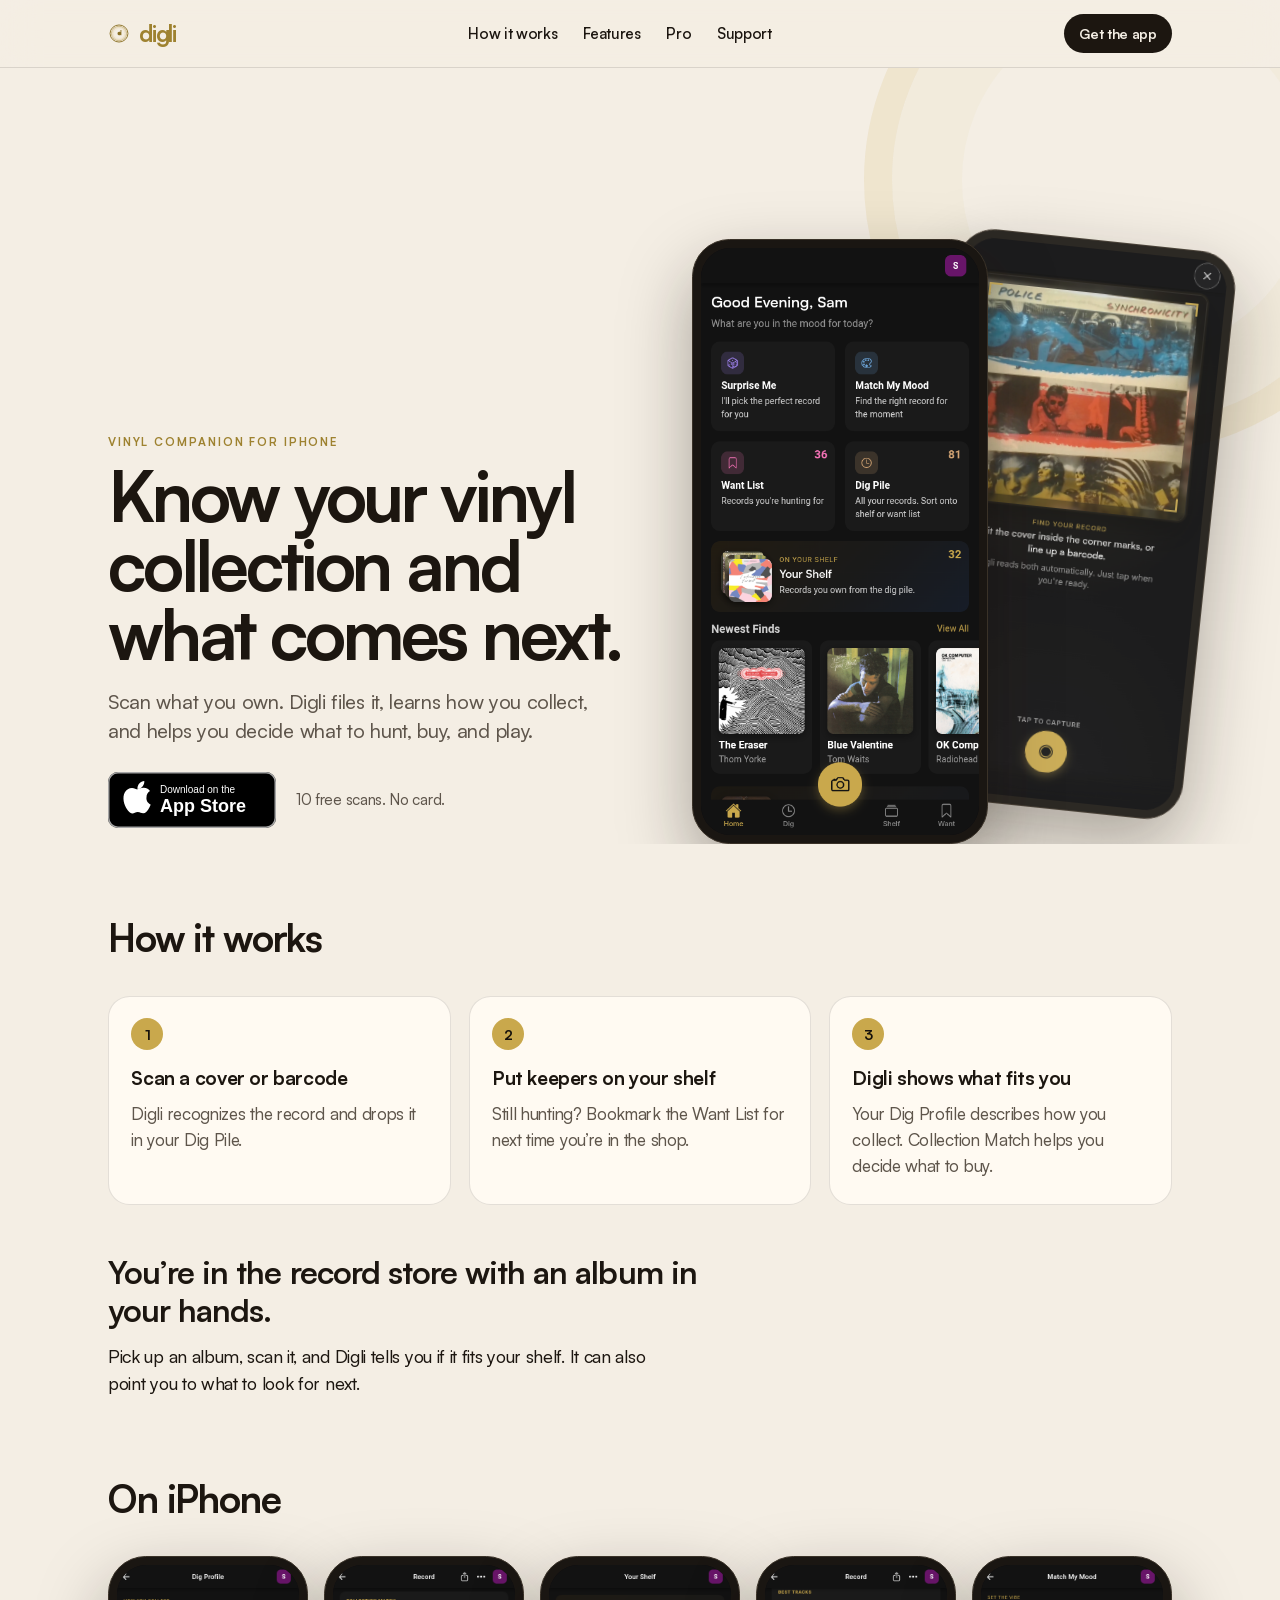
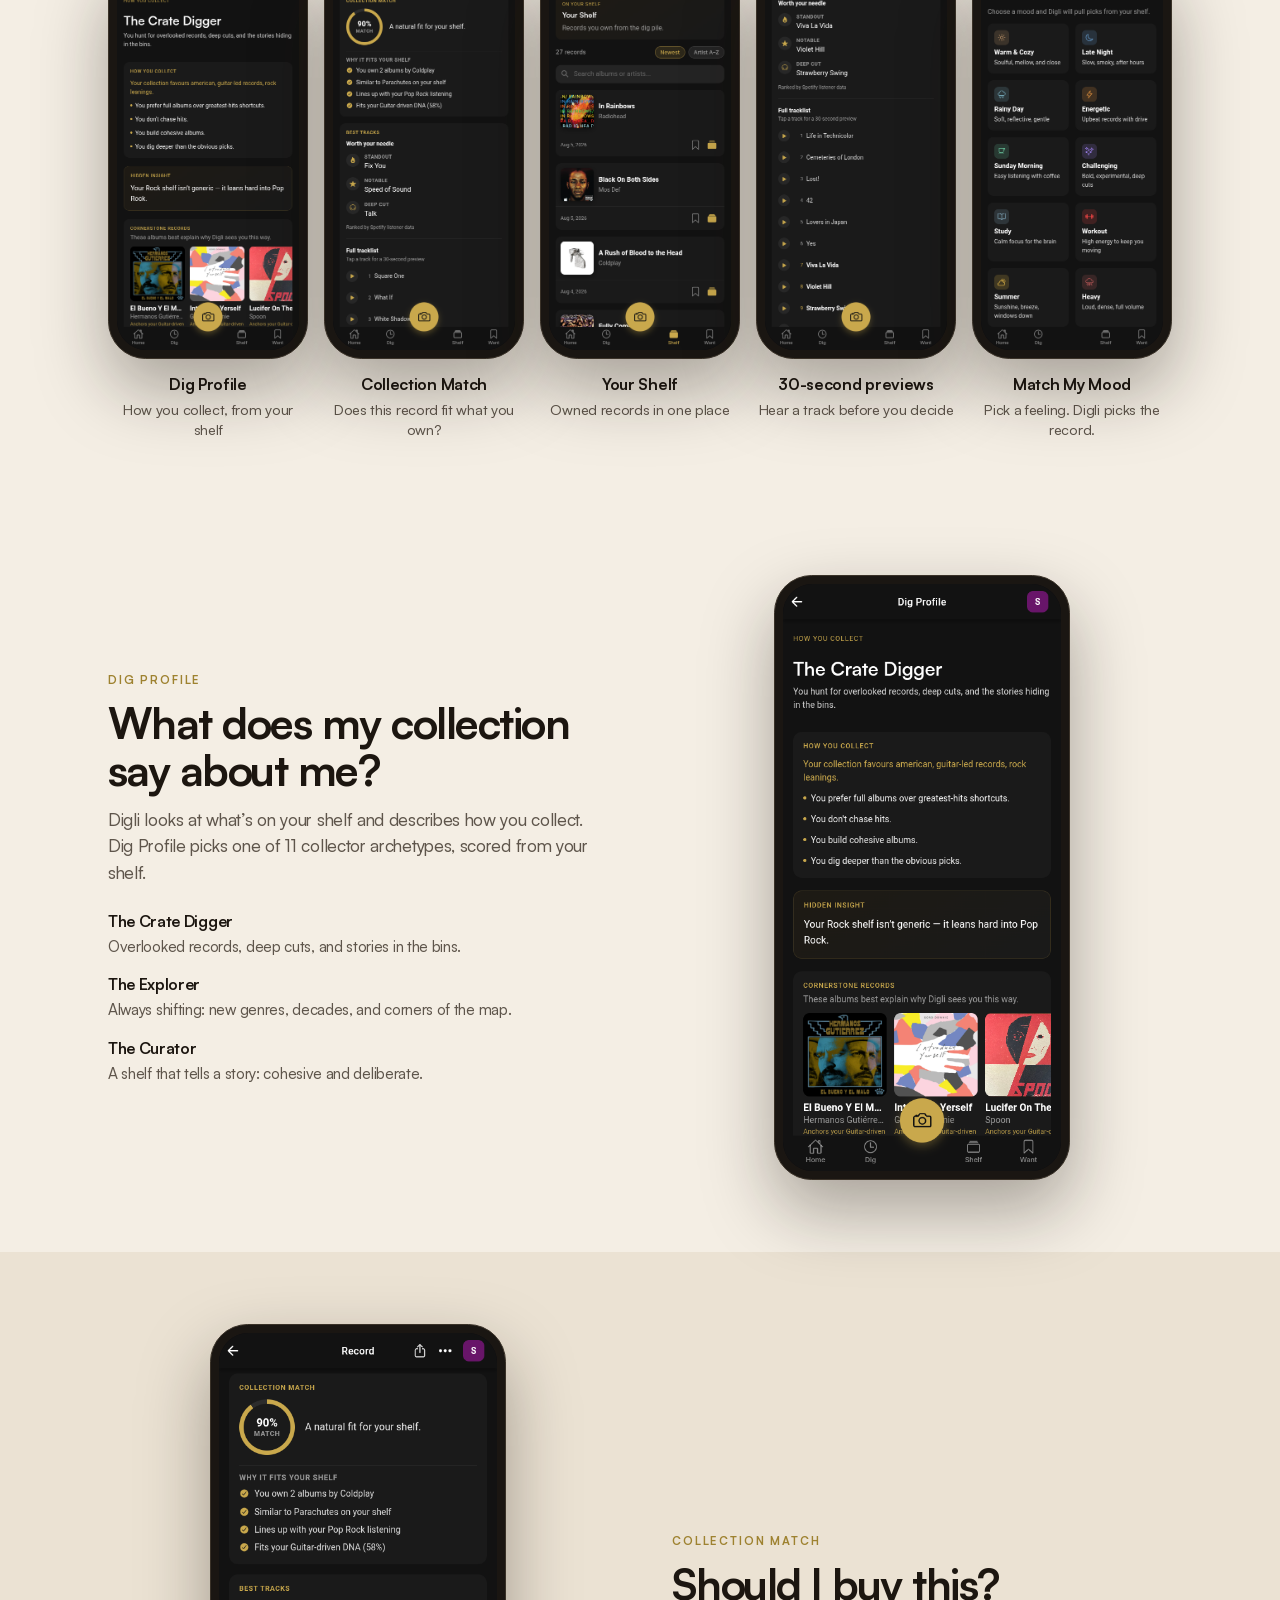
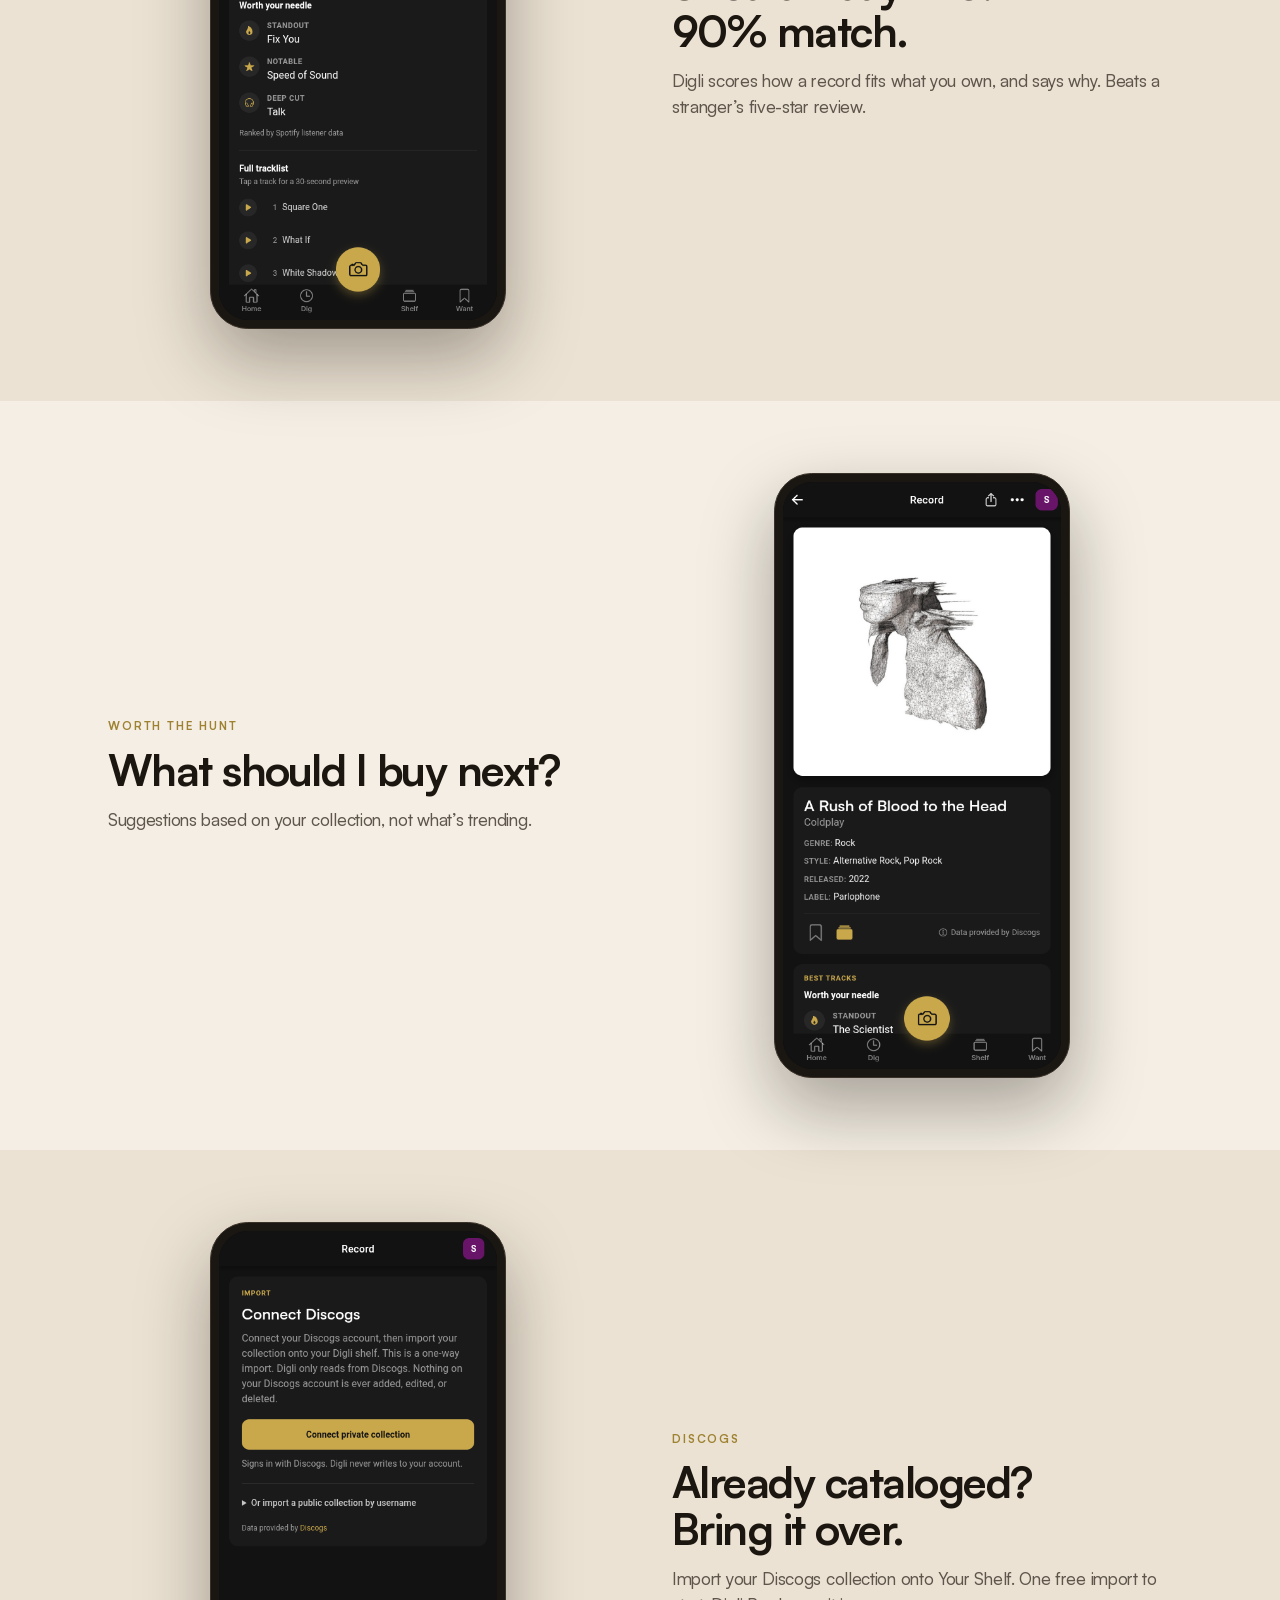
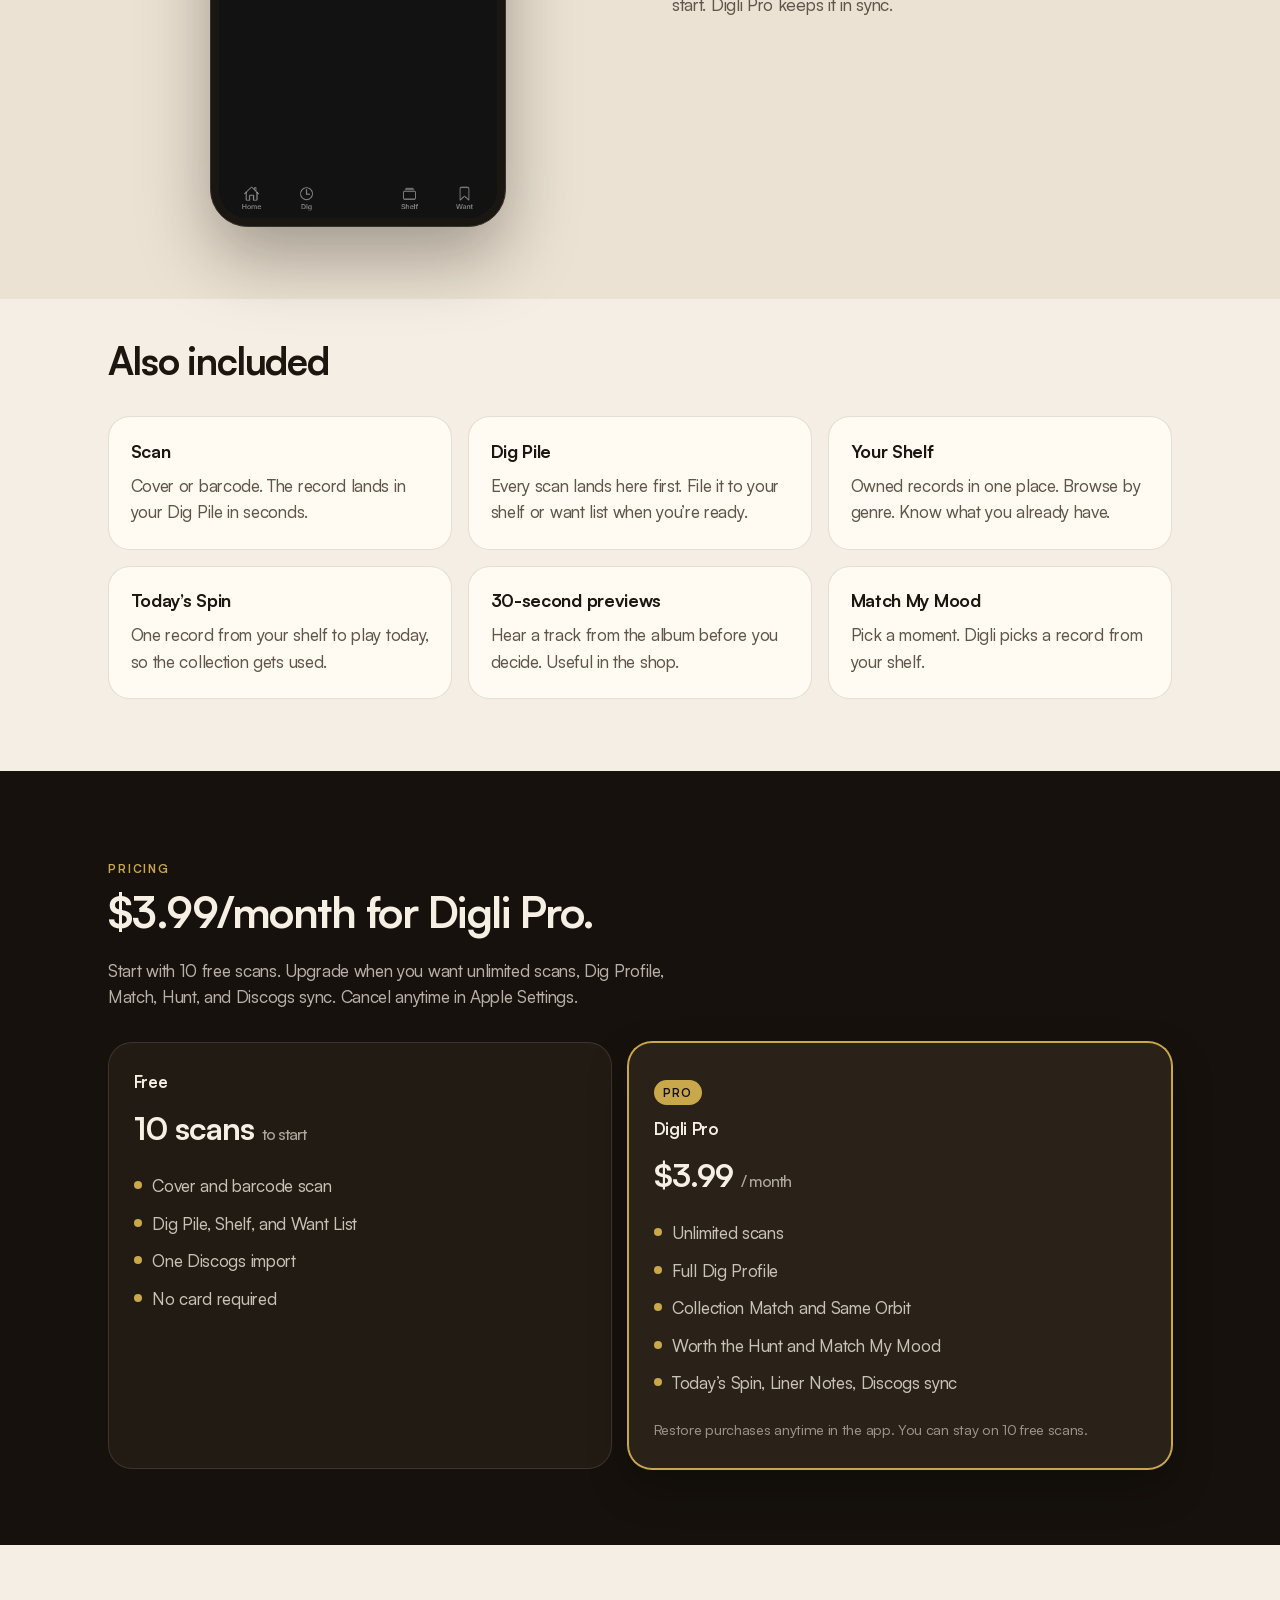
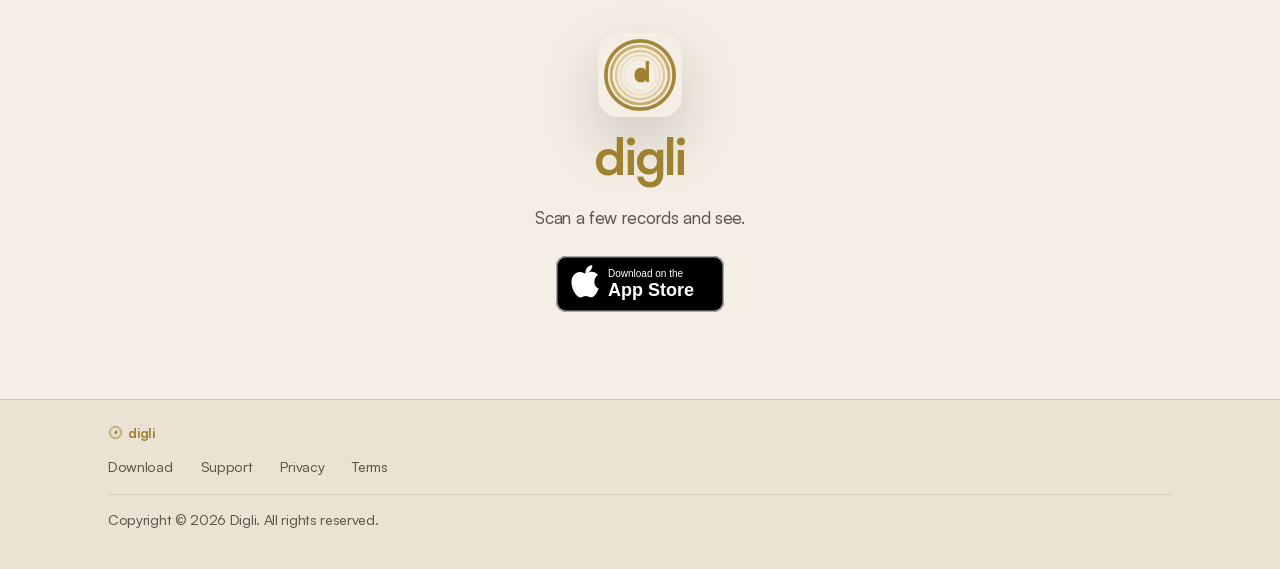
==== commit 7d78c103: "Merge pull request #15 from lionelmann/cursor/shot-lightbox-1061 Add click-to-enlarge lightbox for O" ====
--- a/index.html
+++ b/index.html
@@ -548,20 +548,20 @@
             <p>Every scan lands here first. File it to your shelf or want list when you’re ready.</p>
           </article>
           <article class="extra">
-            <h3>Your Covers</h3>
-            <p>Use a photo of your actual copy. Each album on the shelf looks like the sleeve you own.</p>
+            <h3>Your Shelf</h3>
+            <p>Owned records in one place. Browse by genre. Know what you already have.</p>
           </article>
           <article class="extra">
             <h3>Today’s Spin</h3>
-            <p>An editorial pick from your shelf: a random record, with a short piece on why it’s worth a spin today.</p>
+            <p>One record from your shelf to play today, so the collection gets used.</p>
           </article>
           <article class="extra">
-            <h3>Same Orbit</h3>
-            <p>Album-based recommendations: open a record and Digli suggests others in the same orbit.</p>
+            <h3>30-second previews</h3>
+            <p>Hear a track from the album before you decide. Useful in the shop.</p>
           </article>
           <article class="extra">
-            <h3>Liner Notes</h3>
-            <p>A deeper read on the album: context, story, and detail beyond the track list.</p>
+            <h3>Match My Mood</h3>
+            <p>Pick a moment. Digli picks a record from your shelf.</p>
           </article>
         </div>
       </section>
@@ -592,13 +592,11 @@
             <h3 class="plan__name">Digli Pro</h3>
             <p class="plan__price">$3.99 <span>/ month</span></p>
             <ul>
-              <li>Unlimited Cover and Barcode Scans</li>
-              <li>Unlimited Discogs syncing and importing</li>
+              <li>Unlimited scans</li>
               <li>Full Dig Profile</li>
-              <li>Collection Match</li>
-              <li>Worth the Hunt and Same Orbit</li>
-              <li>Match My Mood</li>
-              <li>Your Covers, Today’s Spin, Liner Notes</li>
+              <li>Collection Match and Same Orbit</li>
+              <li>Worth the Hunt and Match My Mood</li>
+              <li>Today’s Spin, Liner Notes, Discogs sync</li>
             </ul>
             <p class="plan__note">Restore purchases anytime in the app. You can stay on 10 free scans.</p>
           </article>
--- a/styles.css
+++ b/styles.css
@@ -1387,18 +1387,6 @@
   transition-delay: 0.34s;
 }
 
-.reveal.is-visible .extra:nth-child(7) {
-  transition-delay: 0.4s;
-}
-
-.reveal.is-visible .extra:nth-child(8) {
-  transition-delay: 0.46s;
-}
-
-.reveal.is-visible .extra:nth-child(9) {
-  transition-delay: 0.52s;
-}
-
 .reveal.is-visible .feature__copy {
   transition-delay: 0.06s;
 }
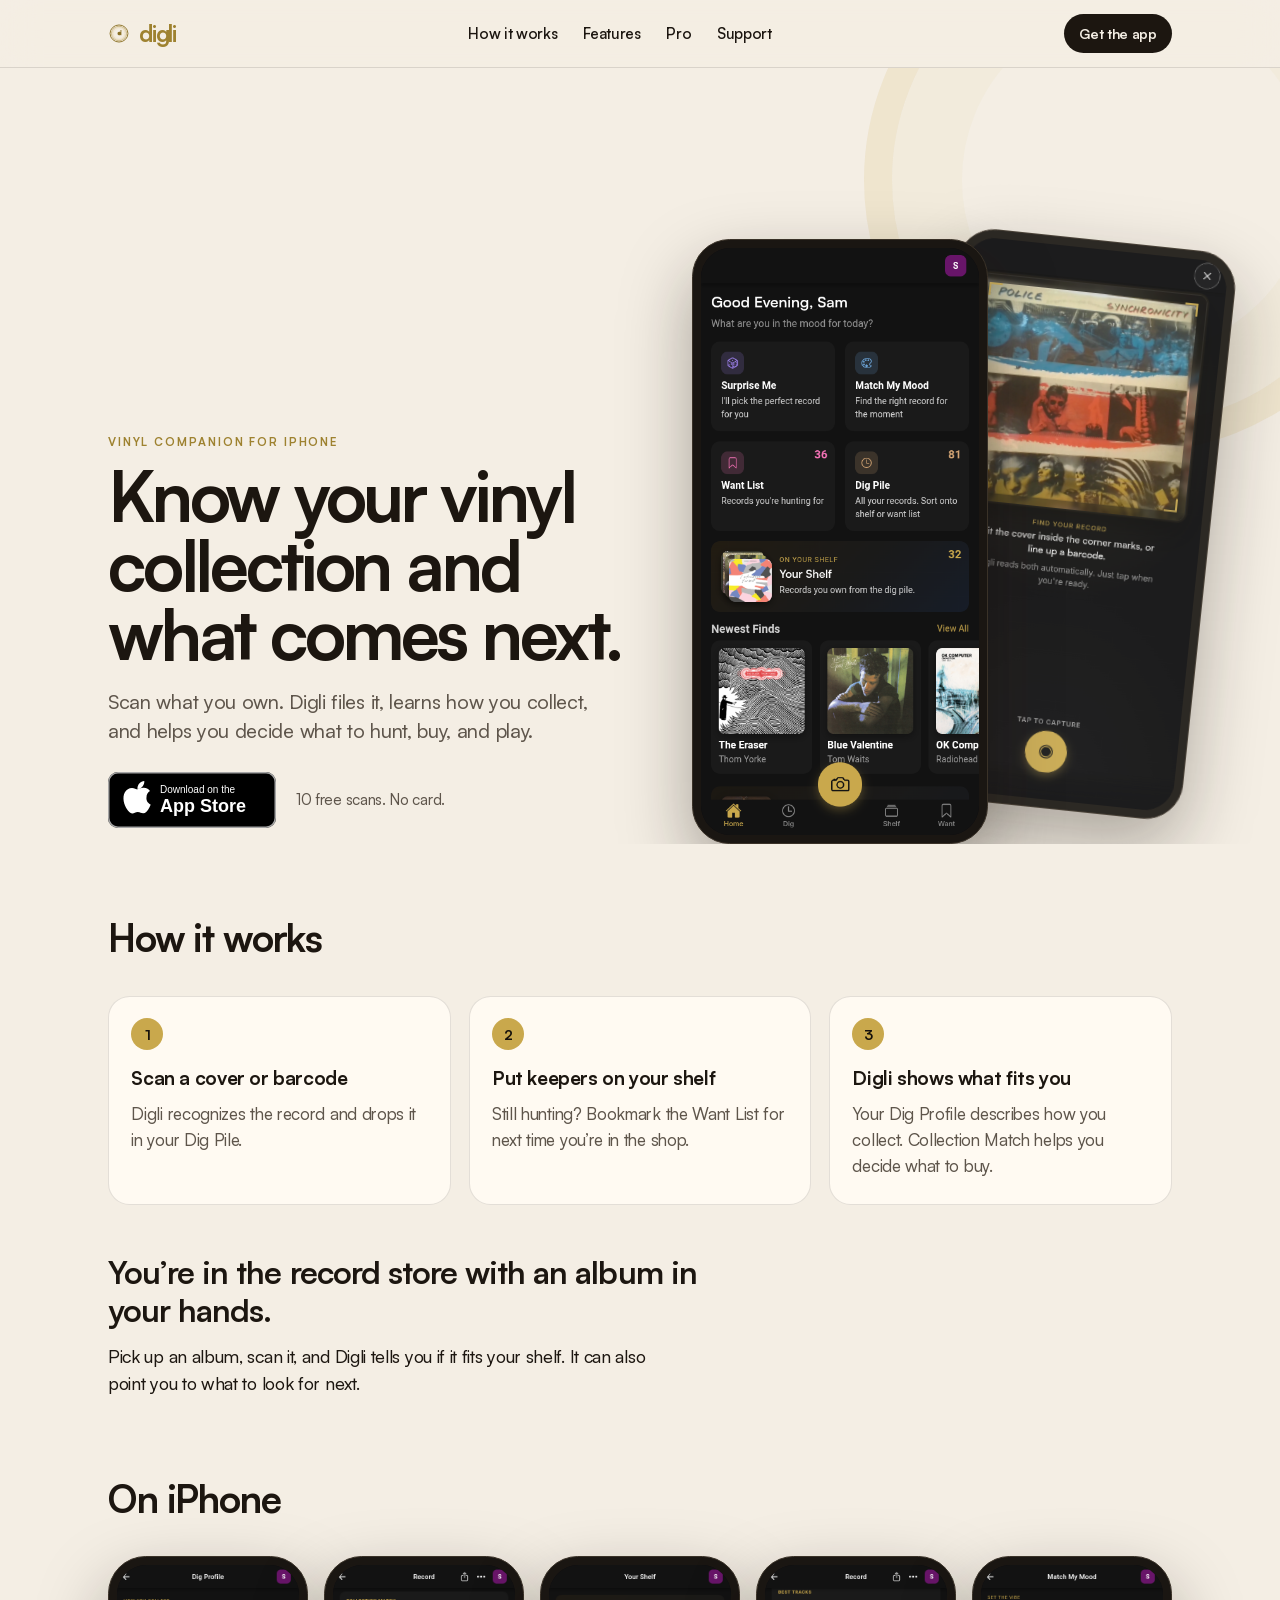
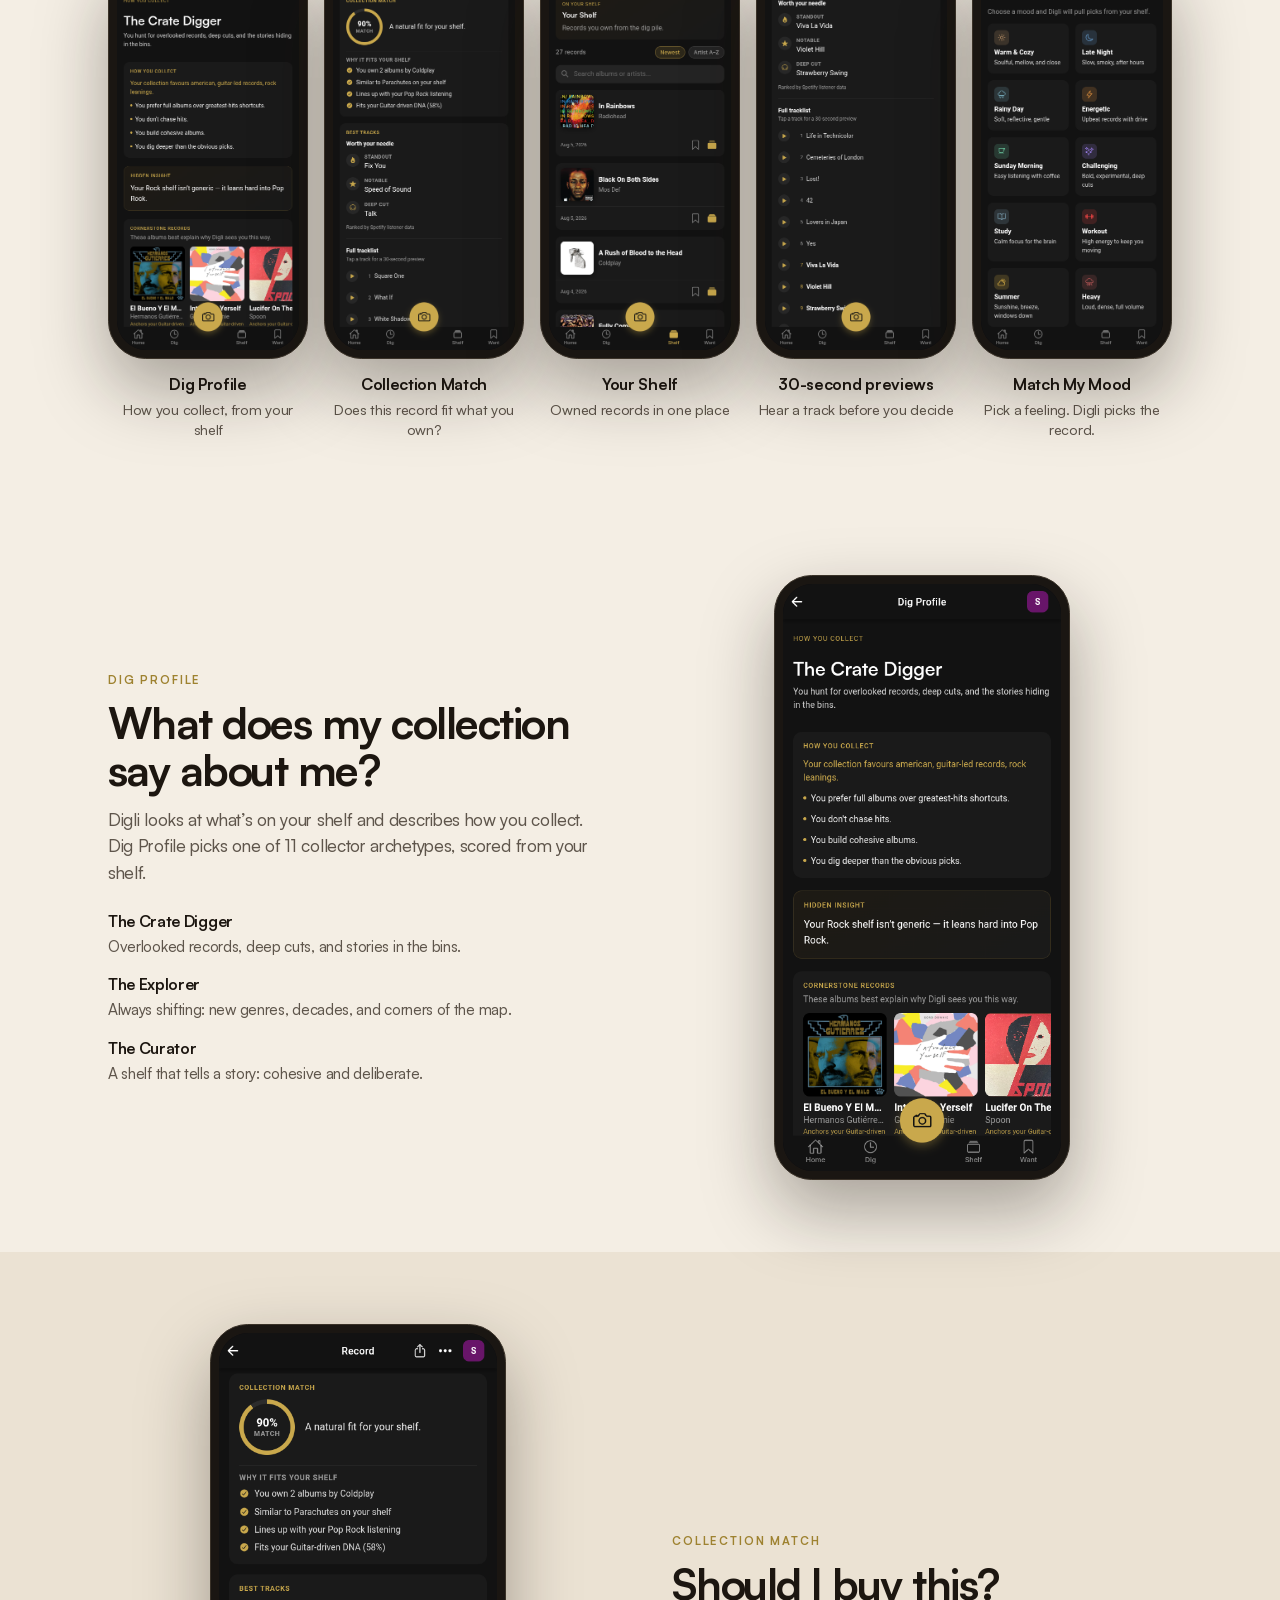
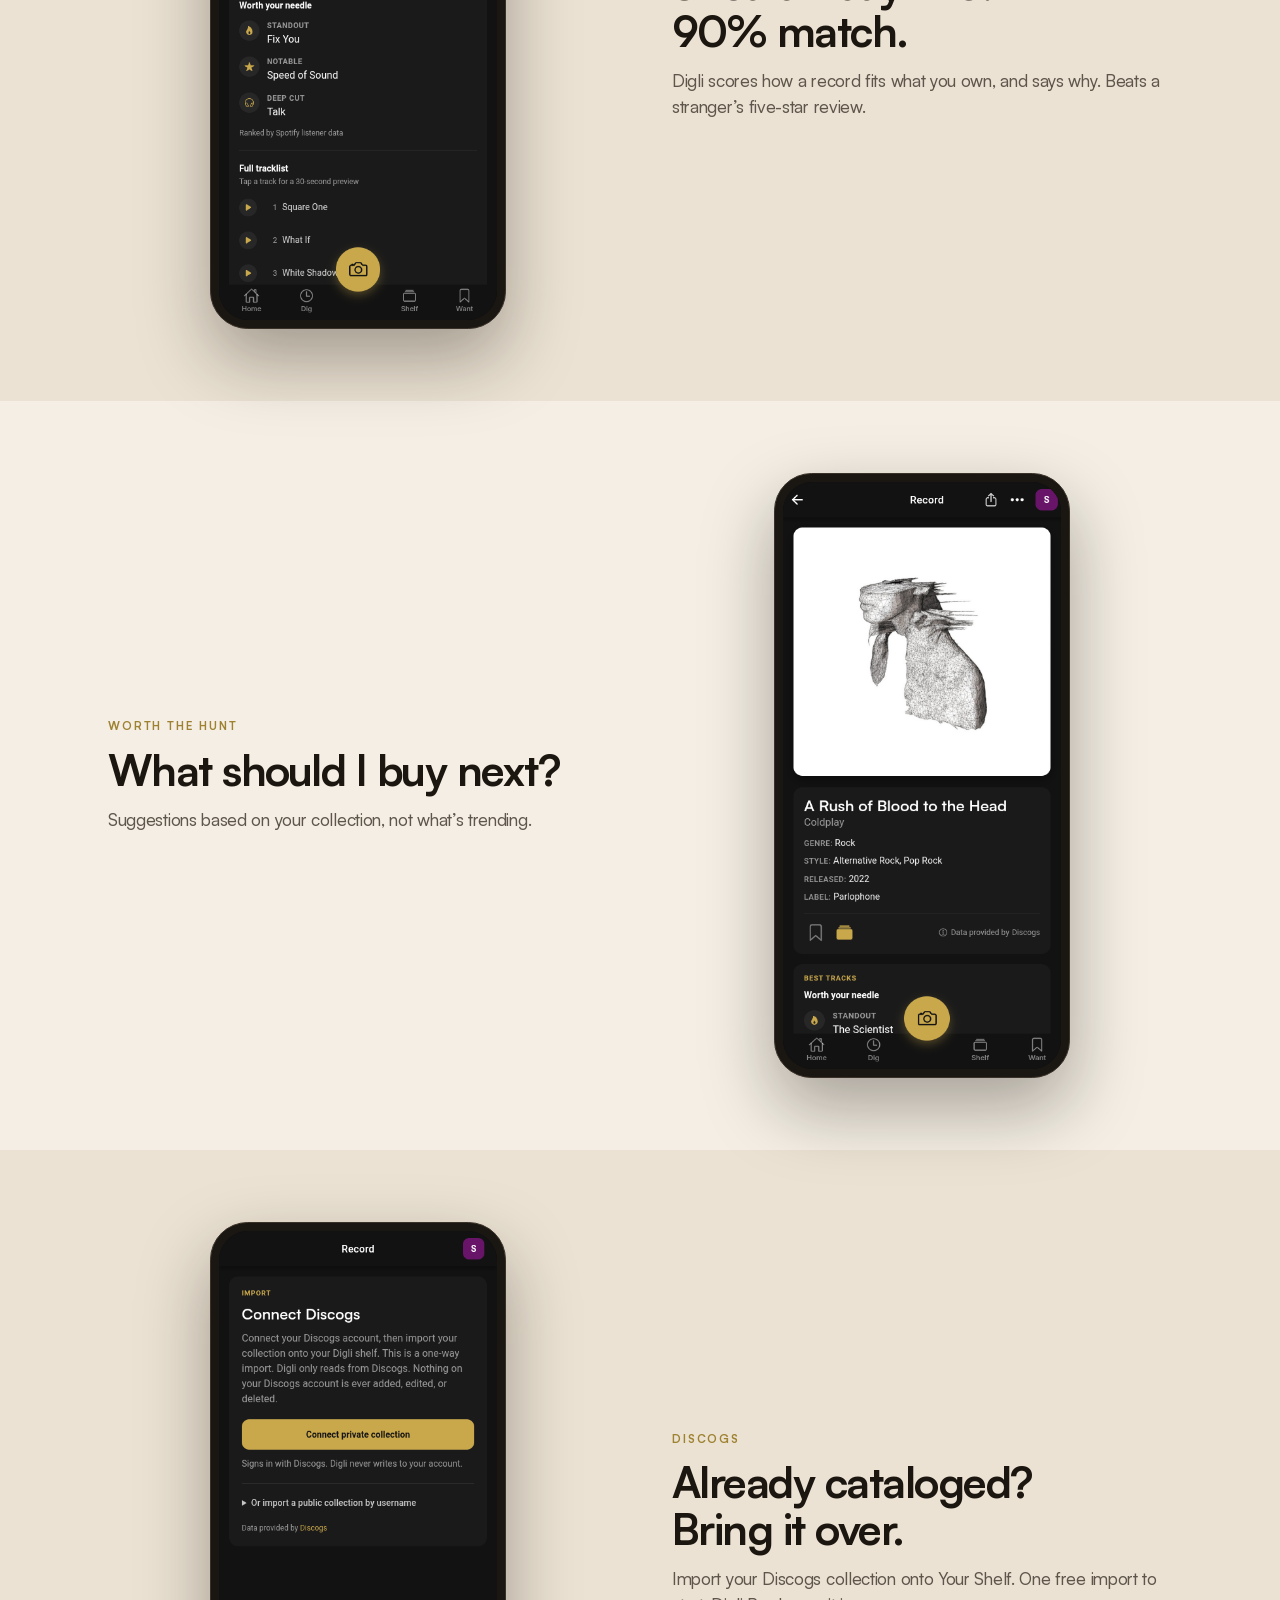
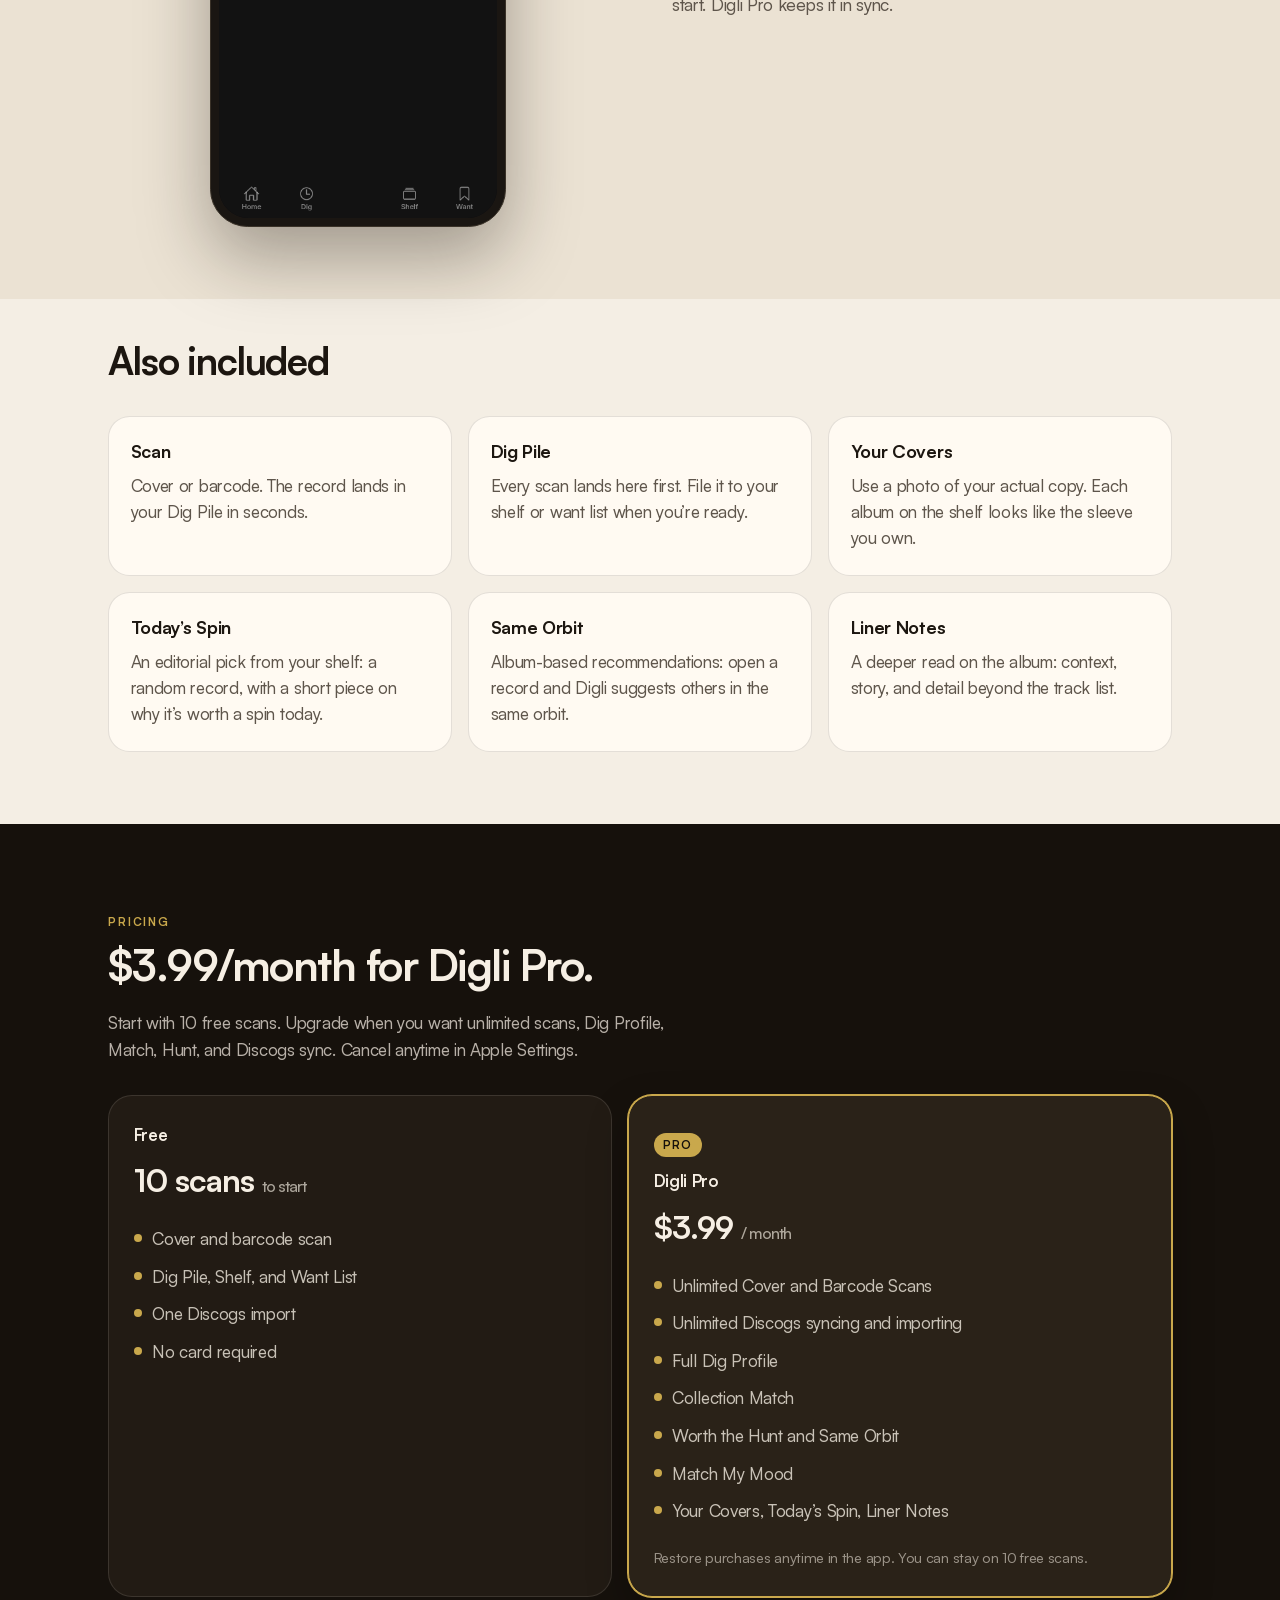
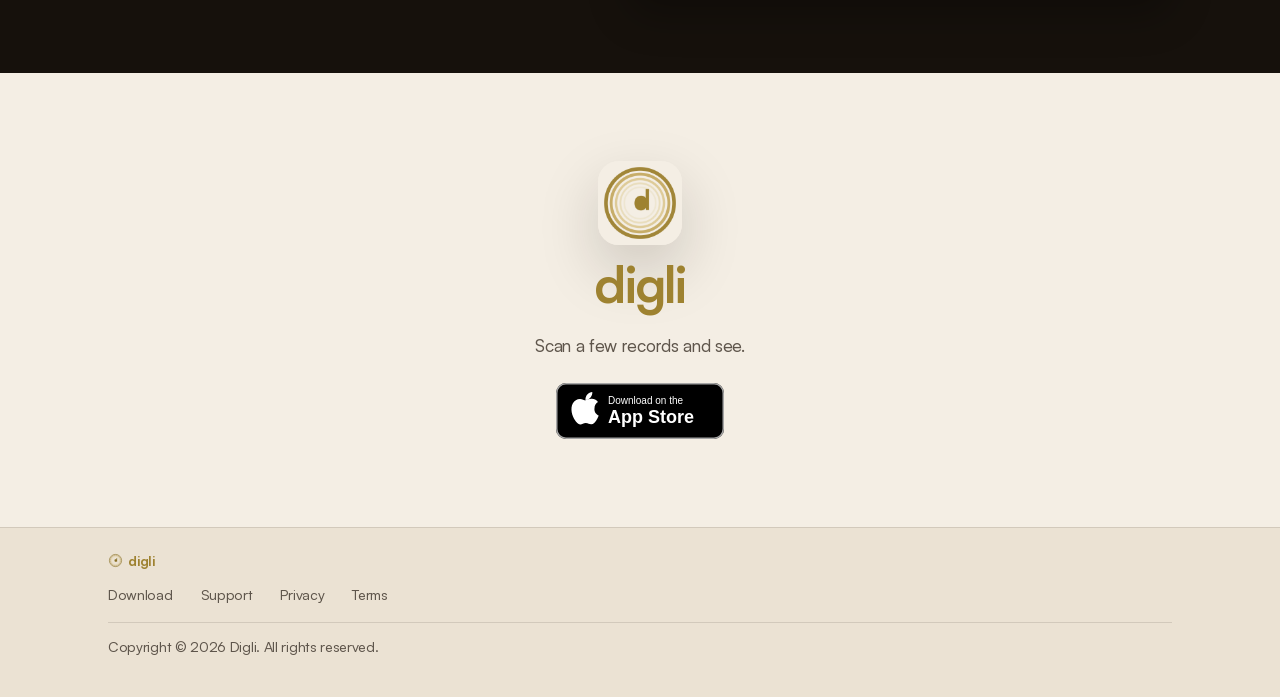
==== commit 8487e117: "Merge pull request #16 from lionelmann/cursor/also-included-extras-1061 Add Your covers, Same Orbit," ====
--- a/index.html
+++ b/index.html
@@ -548,20 +548,20 @@
             <p>Every scan lands here first. File it to your shelf or want list when you’re ready.</p>
           </article>
           <article class="extra">
-            <h3>Your Shelf</h3>
-            <p>Owned records in one place. Browse by genre. Know what you already have.</p>
+            <h3>Your Covers</h3>
+            <p>Use a photo of your actual copy. Each album on the shelf looks like the sleeve you own.</p>
           </article>
           <article class="extra">
             <h3>Today’s Spin</h3>
-            <p>One record from your shelf to play today, so the collection gets used.</p>
+            <p>An editorial pick from your shelf: a random record, with a short piece on why it’s worth a spin today.</p>
           </article>
           <article class="extra">
-            <h3>30-second previews</h3>
-            <p>Hear a track from the album before you decide. Useful in the shop.</p>
+            <h3>Same Orbit</h3>
+            <p>Album-based recommendations: open a record and Digli suggests others in the same orbit.</p>
           </article>
           <article class="extra">
-            <h3>Match My Mood</h3>
-            <p>Pick a moment. Digli picks a record from your shelf.</p>
+            <h3>Liner Notes</h3>
+            <p>A deeper read on the album: context, story, and detail beyond the track list.</p>
           </article>
         </div>
       </section>
@@ -592,11 +592,13 @@
             <h3 class="plan__name">Digli Pro</h3>
             <p class="plan__price">$3.99 <span>/ month</span></p>
             <ul>
-              <li>Unlimited scans</li>
+              <li>Unlimited Cover and Barcode Scans</li>
+              <li>Unlimited Discogs syncing and importing</li>
               <li>Full Dig Profile</li>
-              <li>Collection Match and Same Orbit</li>
-              <li>Worth the Hunt and Match My Mood</li>
-              <li>Today’s Spin, Liner Notes, Discogs sync</li>
+              <li>Collection Match</li>
+              <li>Worth the Hunt and Same Orbit</li>
+              <li>Match My Mood</li>
+              <li>Your Covers, Today’s Spin, Liner Notes</li>
             </ul>
             <p class="plan__note">Restore purchases anytime in the app. You can stay on 10 free scans.</p>
           </article>
--- a/styles.css
+++ b/styles.css
@@ -1387,6 +1387,18 @@
   transition-delay: 0.34s;
 }
 
+.reveal.is-visible .extra:nth-child(7) {
+  transition-delay: 0.4s;
+}
+
+.reveal.is-visible .extra:nth-child(8) {
+  transition-delay: 0.46s;
+}
+
+.reveal.is-visible .extra:nth-child(9) {
+  transition-delay: 0.52s;
+}
+
 .reveal.is-visible .feature__copy {
   transition-delay: 0.06s;
 }
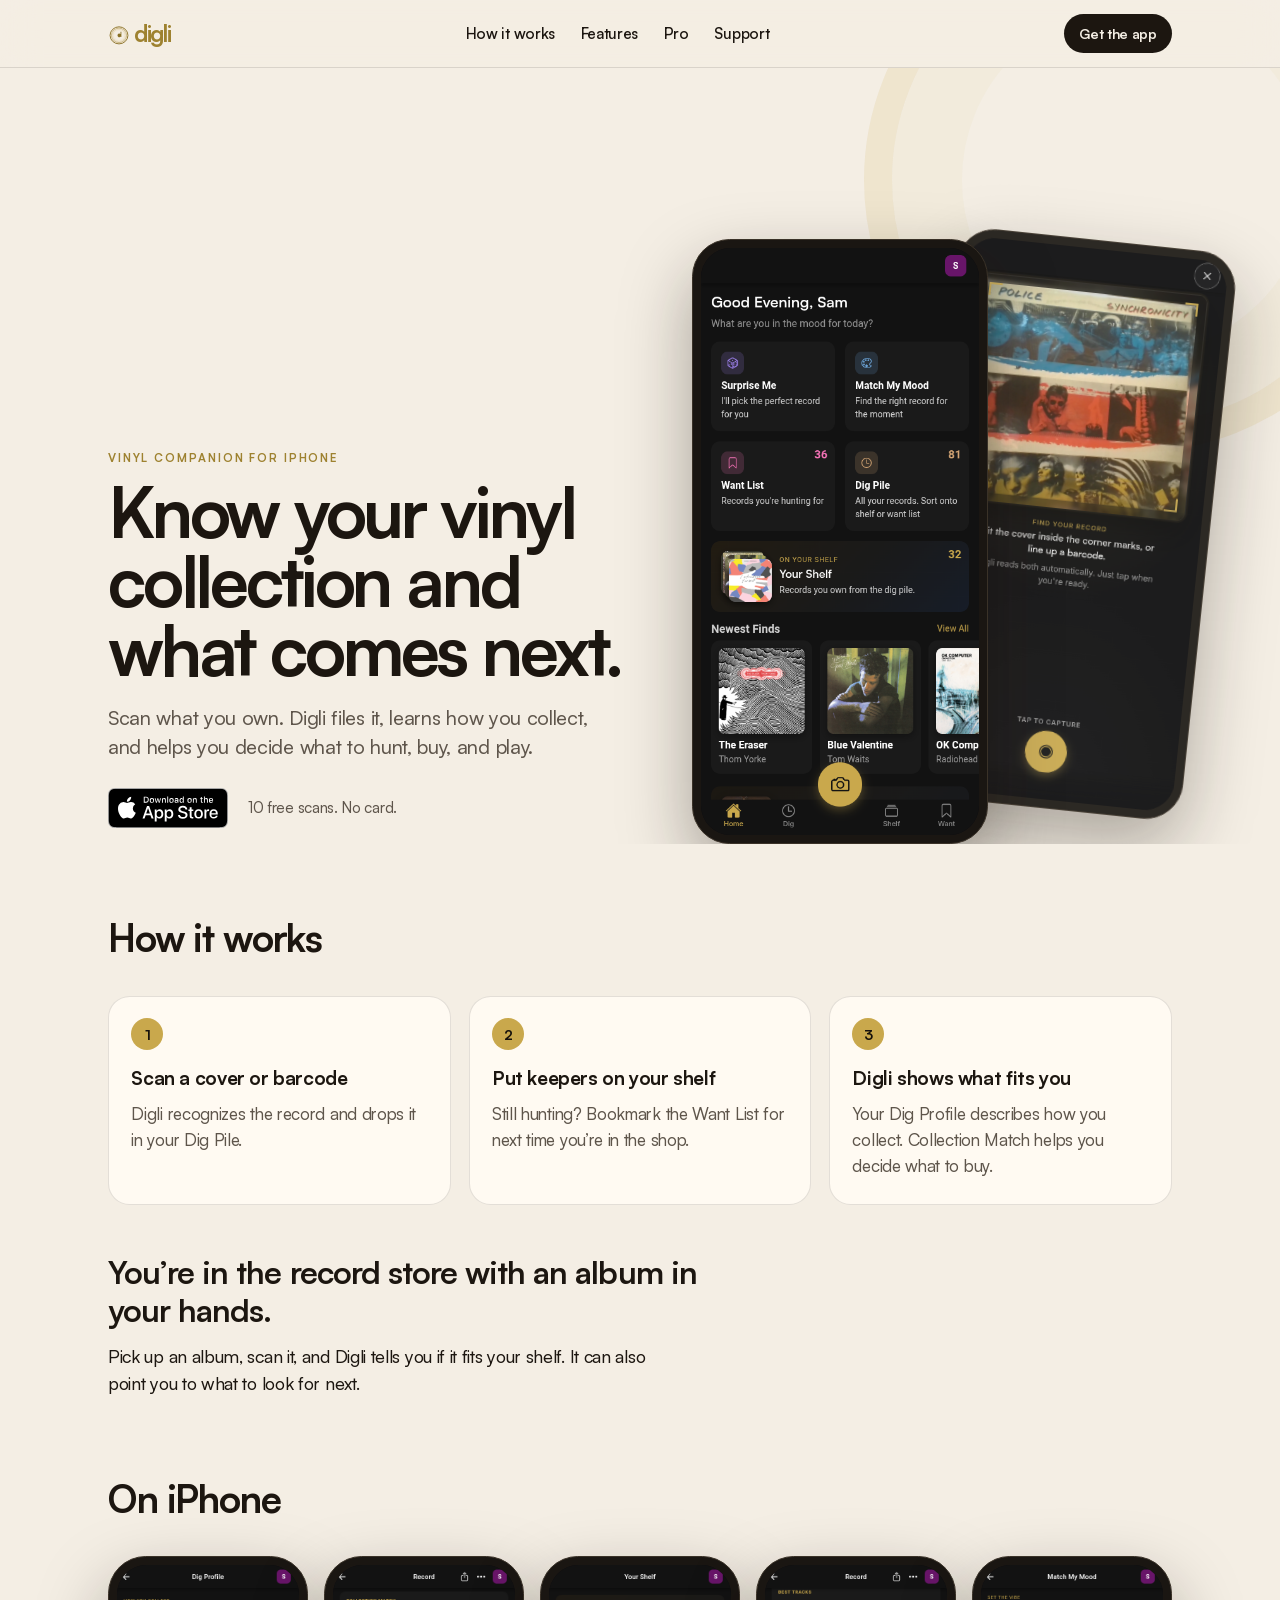
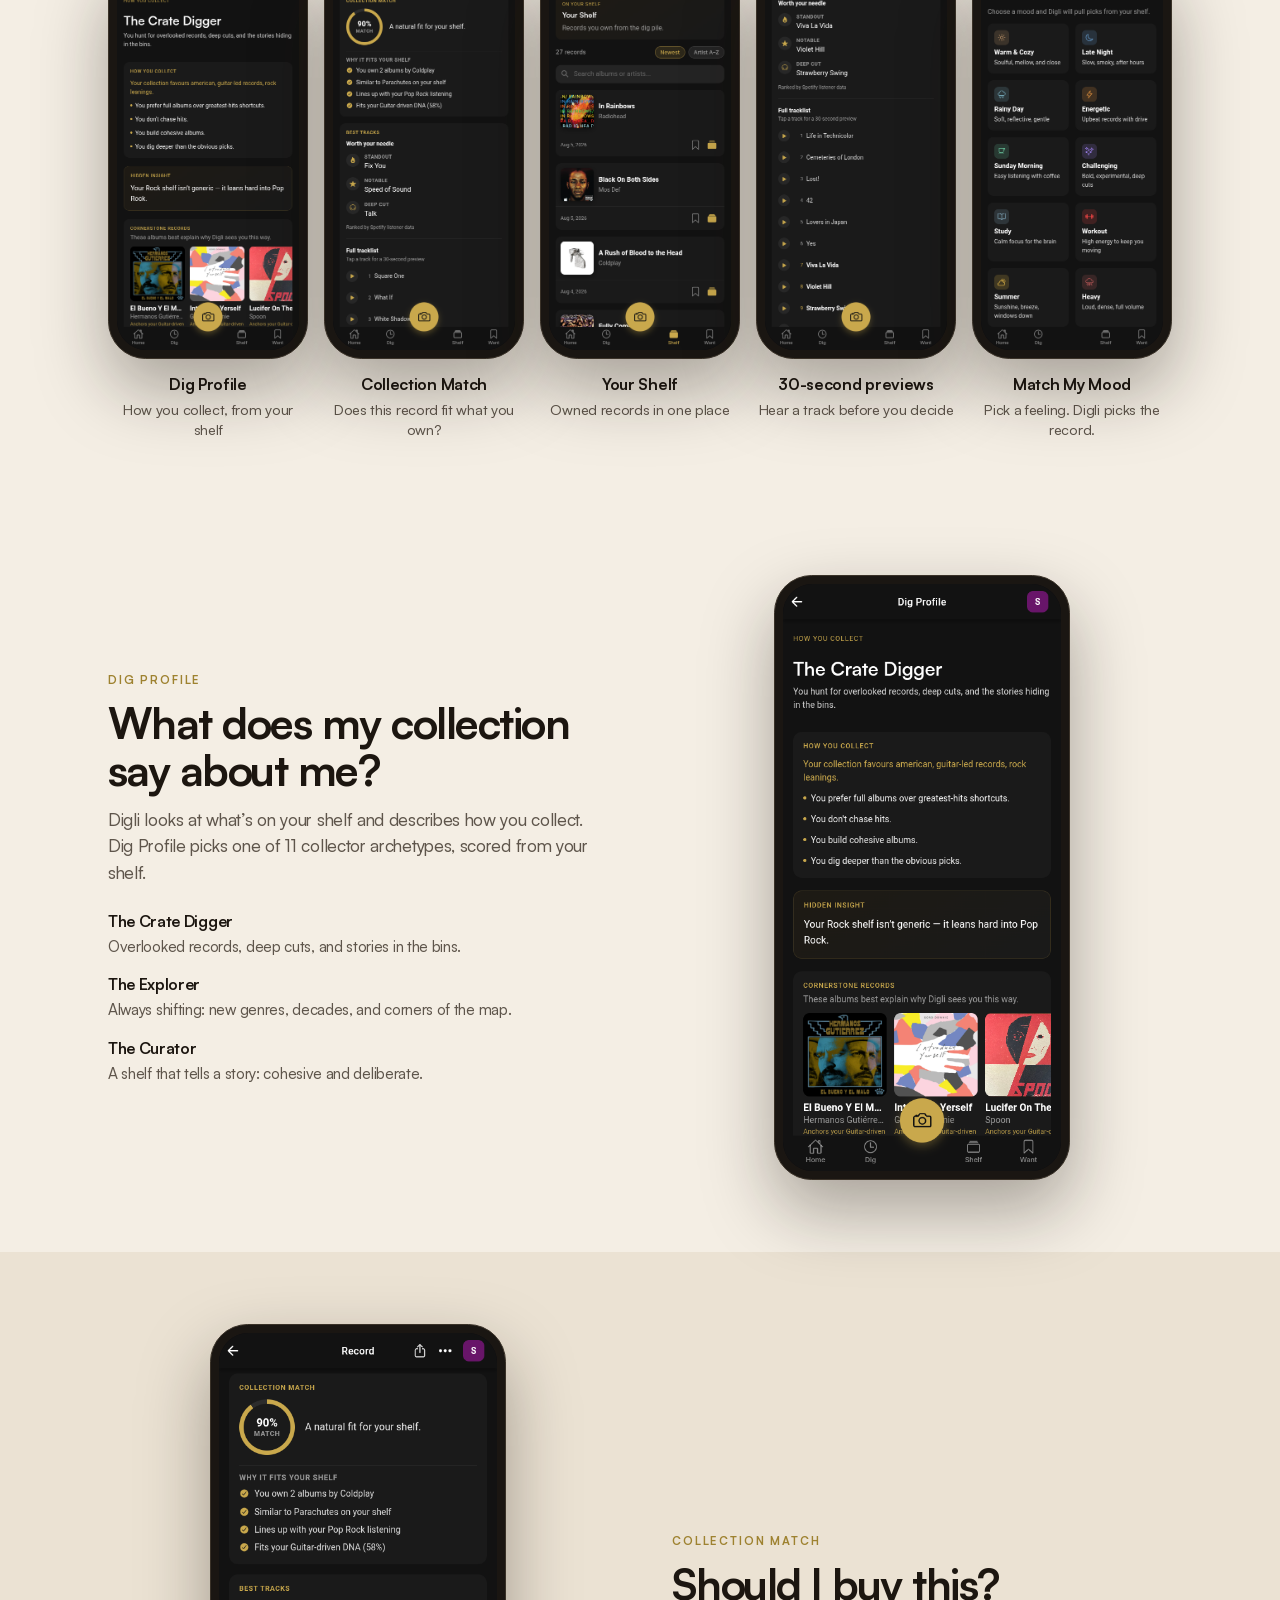
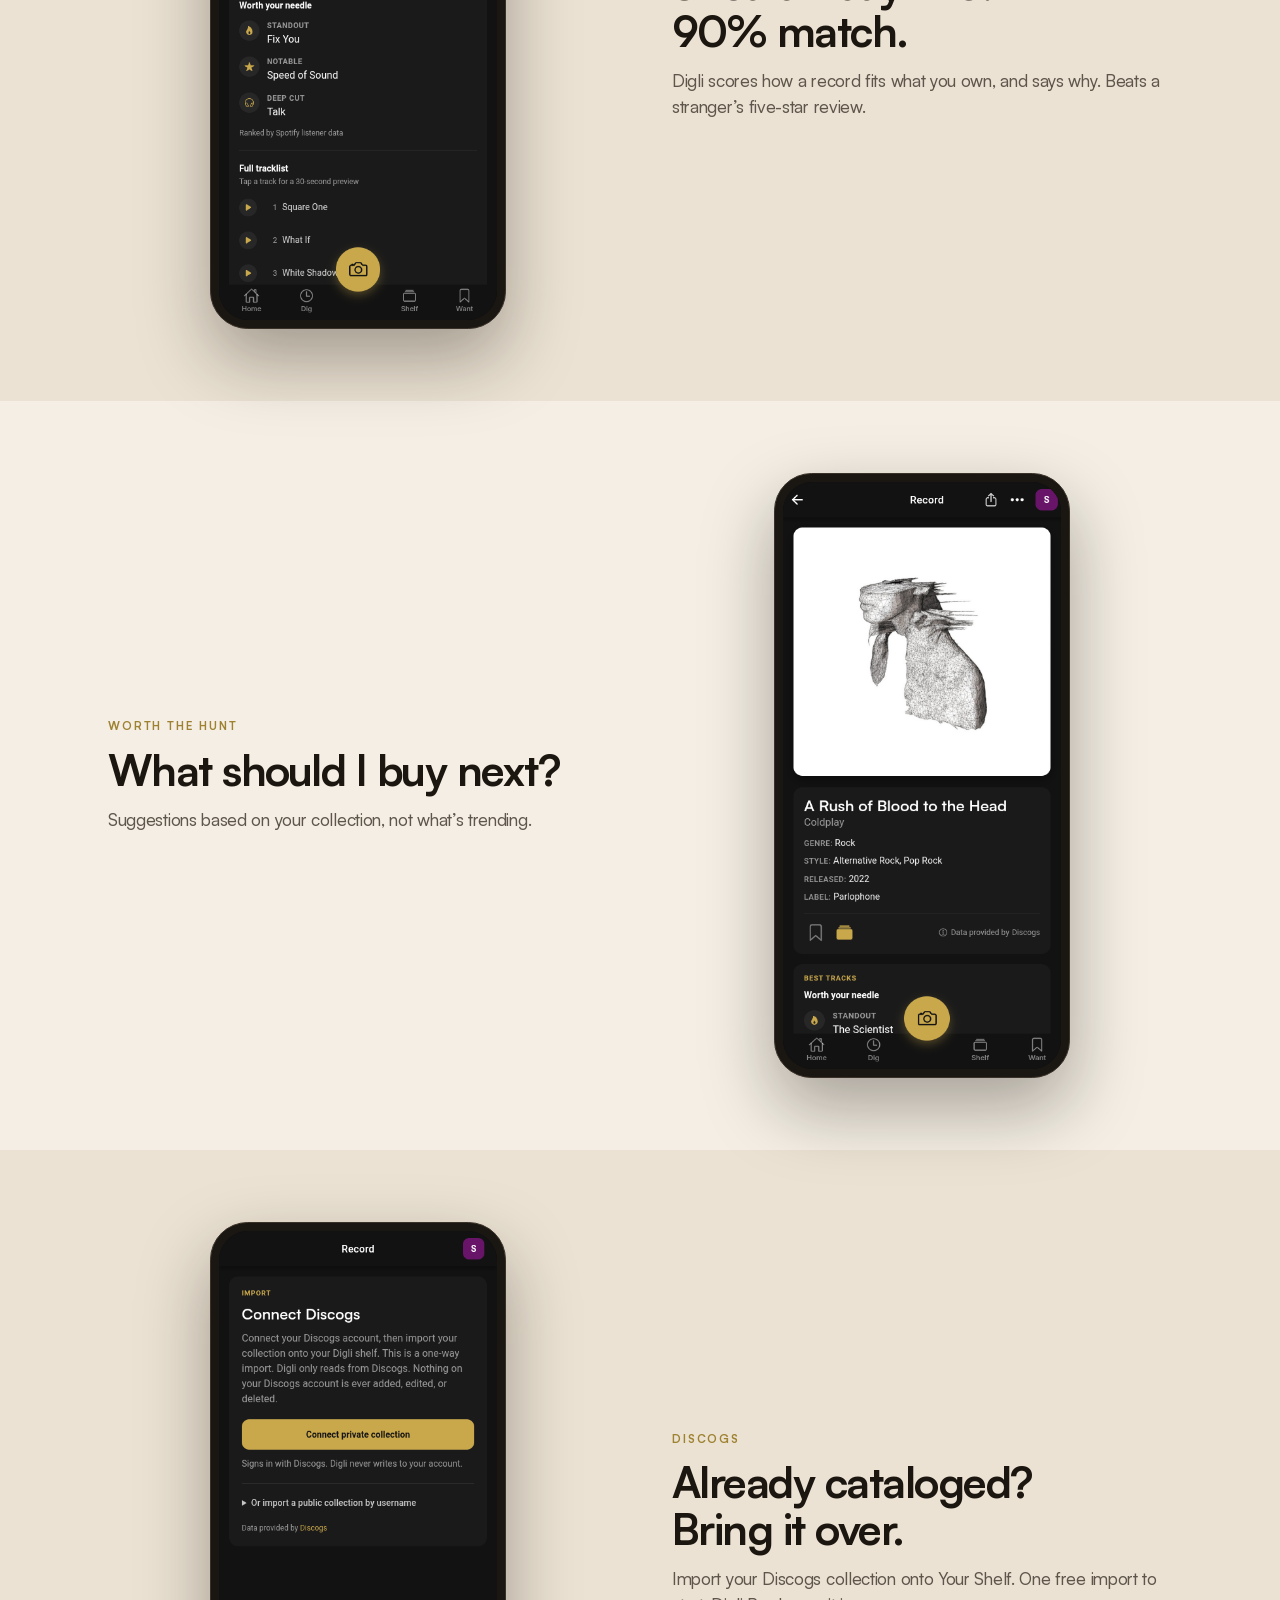
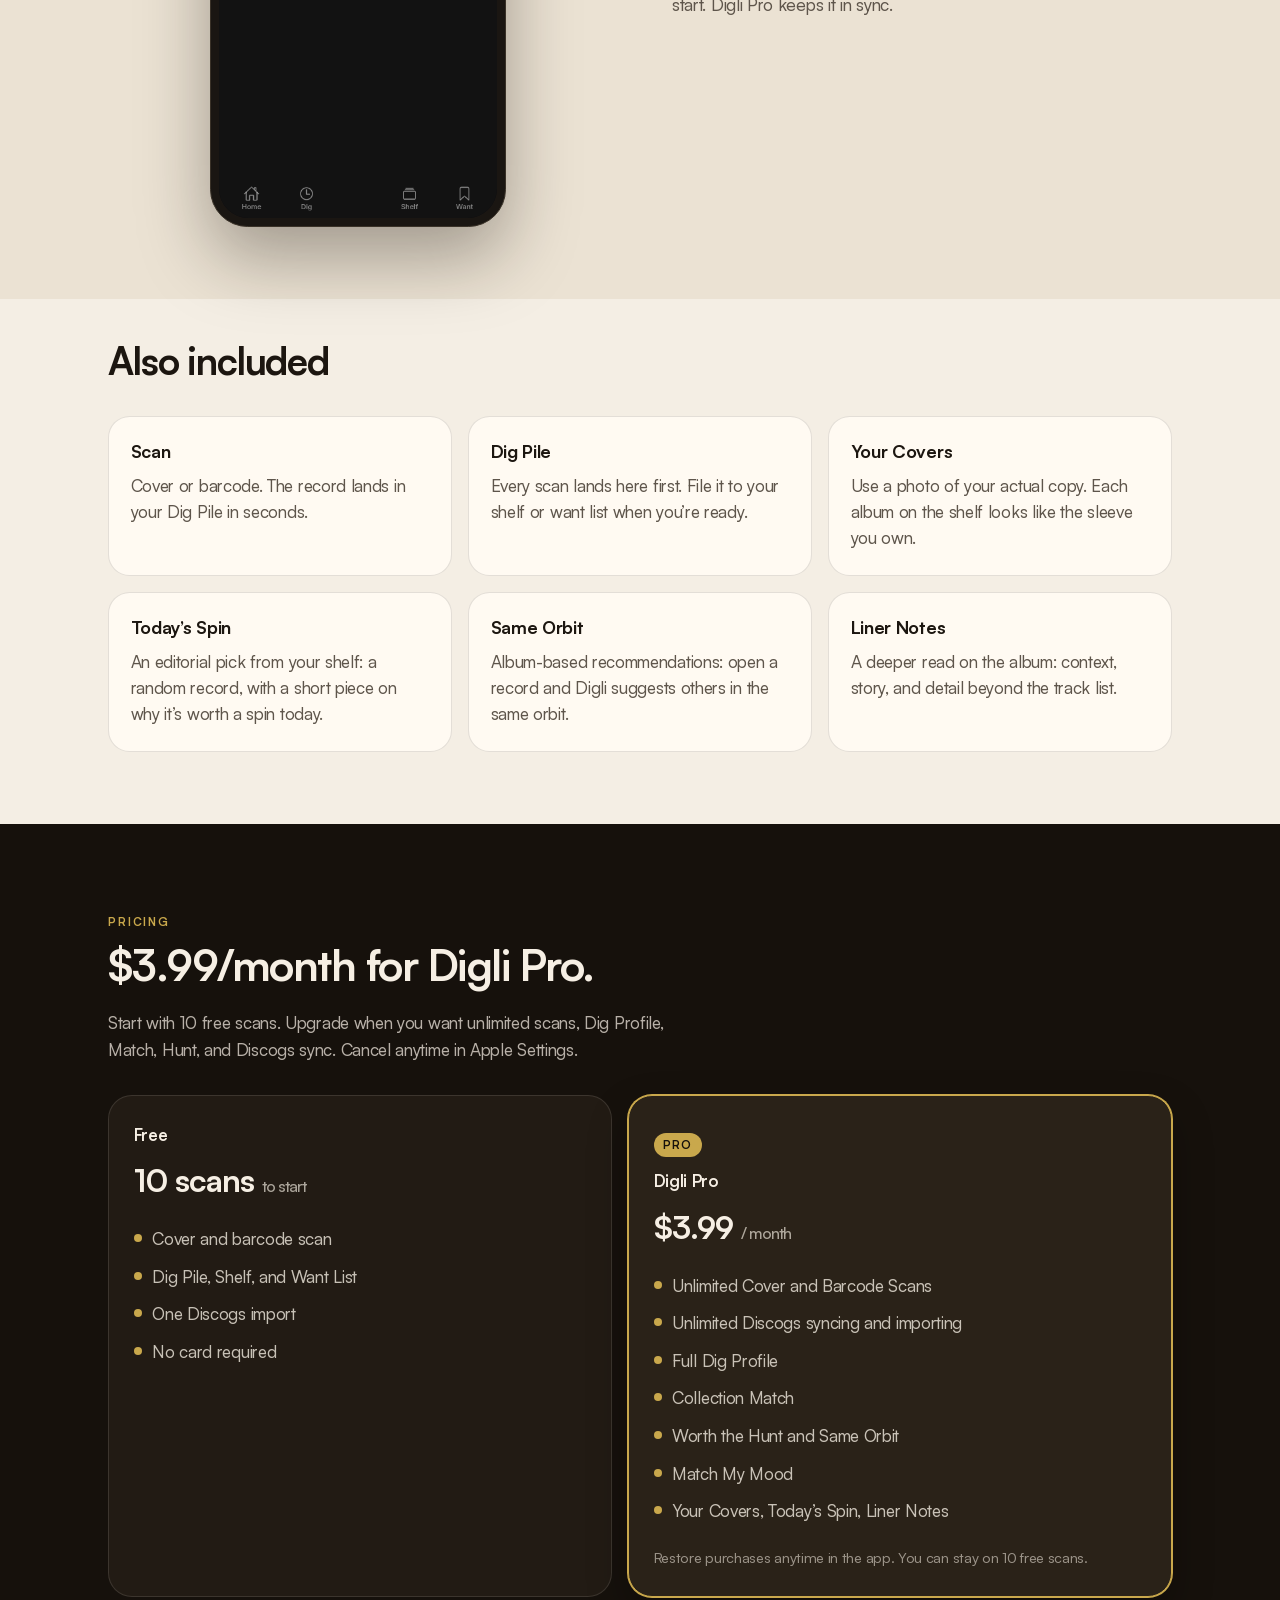
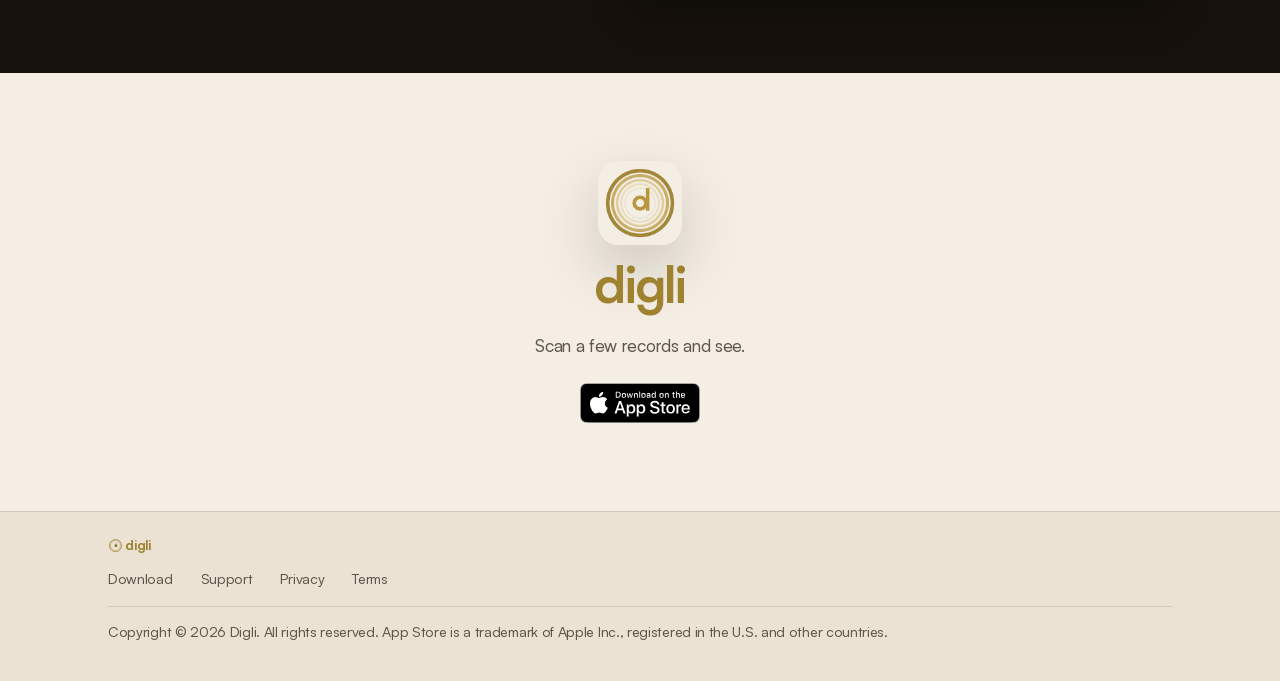
==== commit 328a2167: "Replace custom App Store badge with Apple’s official artwork Use Apple’s approved black “Download on" ====
--- a/index.html
+++ b/index.html
@@ -217,8 +217,8 @@
               >
                 <img
                   src="/assets/app-store-badge.svg"
-                  width="168"
-                  height="56"
+                  width="120"
+                  height="40"
                   alt="Download on the App Store"
                 />
               </a>
@@ -626,8 +626,8 @@
         >
           <img
             src="/assets/app-store-badge.svg"
-            width="168"
-            height="56"
+            width="120"
+            height="40"
             alt="Download on the App Store"
             loading="lazy"
           />
@@ -657,7 +657,10 @@
           <a href="/privacy.html">Privacy</a>
           <a href="/terms.html">Terms</a>
         </nav>
-        <p class="footer-copy">Copyright © <span id="year"></span> Digli. All rights reserved.</p>
+        <p class="footer-copy">
+          Copyright © <span id="year"></span> Digli. All rights reserved.
+          App Store is a trademark of Apple Inc., registered in the U.S. and other countries.
+        </p>
       </div>
     </footer>
 
--- a/styles.css
+++ b/styles.css
@@ -94,7 +94,7 @@
 .wordmark {
   display: inline-flex;
   align-items: center;
-  gap: 0.4em;
+  gap: 0.18em;
   font-weight: 700;
   letter-spacing: -0.05em;
   line-height: 1;
@@ -107,6 +107,7 @@
   height: 1.05em;
   flex-shrink: 0;
   display: block;
+  transform: translateY(0.08em);
 }
 
 .eyebrow {
@@ -395,8 +396,13 @@
 }
 
 .store-badge img {
-  width: 168px;
+  width: 120px;
+  min-height: 40px;
   height: auto;
+}
+
+.page-hero__badge {
+  margin-top: 1.35rem;
 }
 
 .text-link {
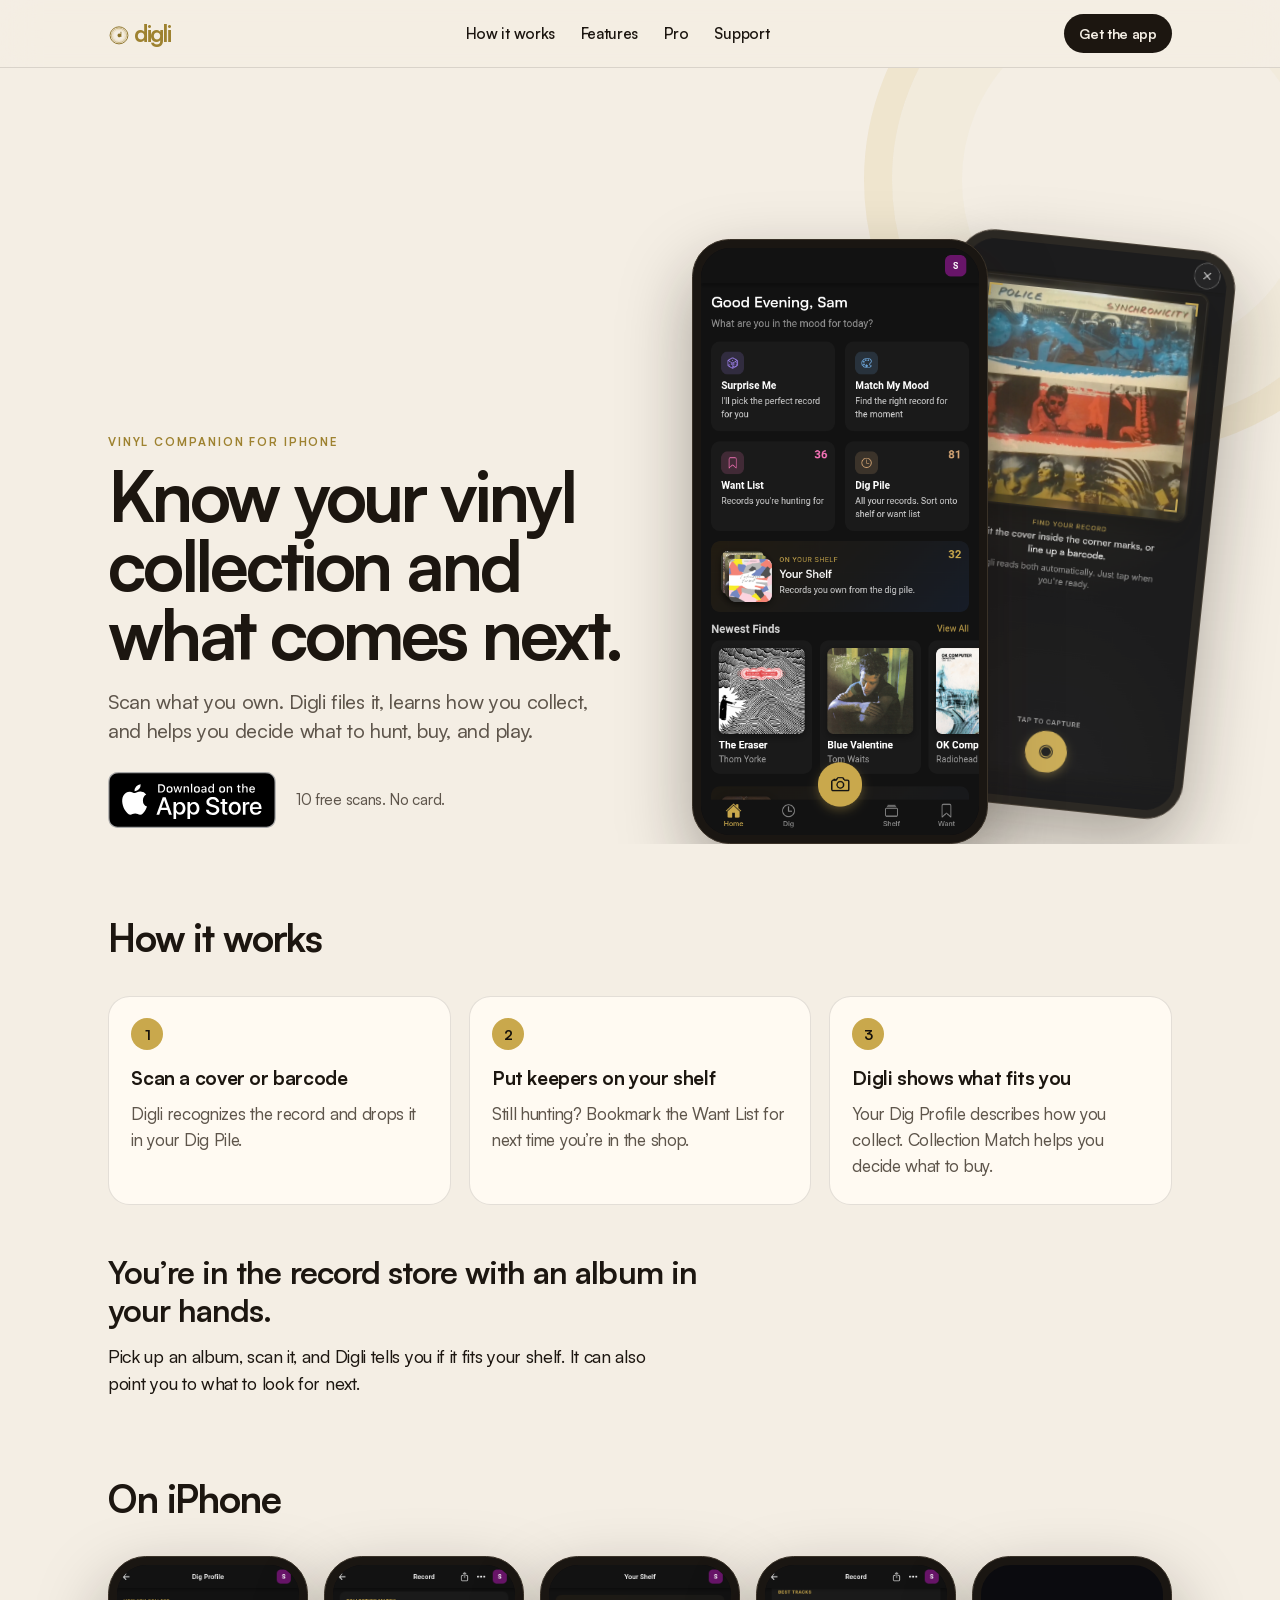
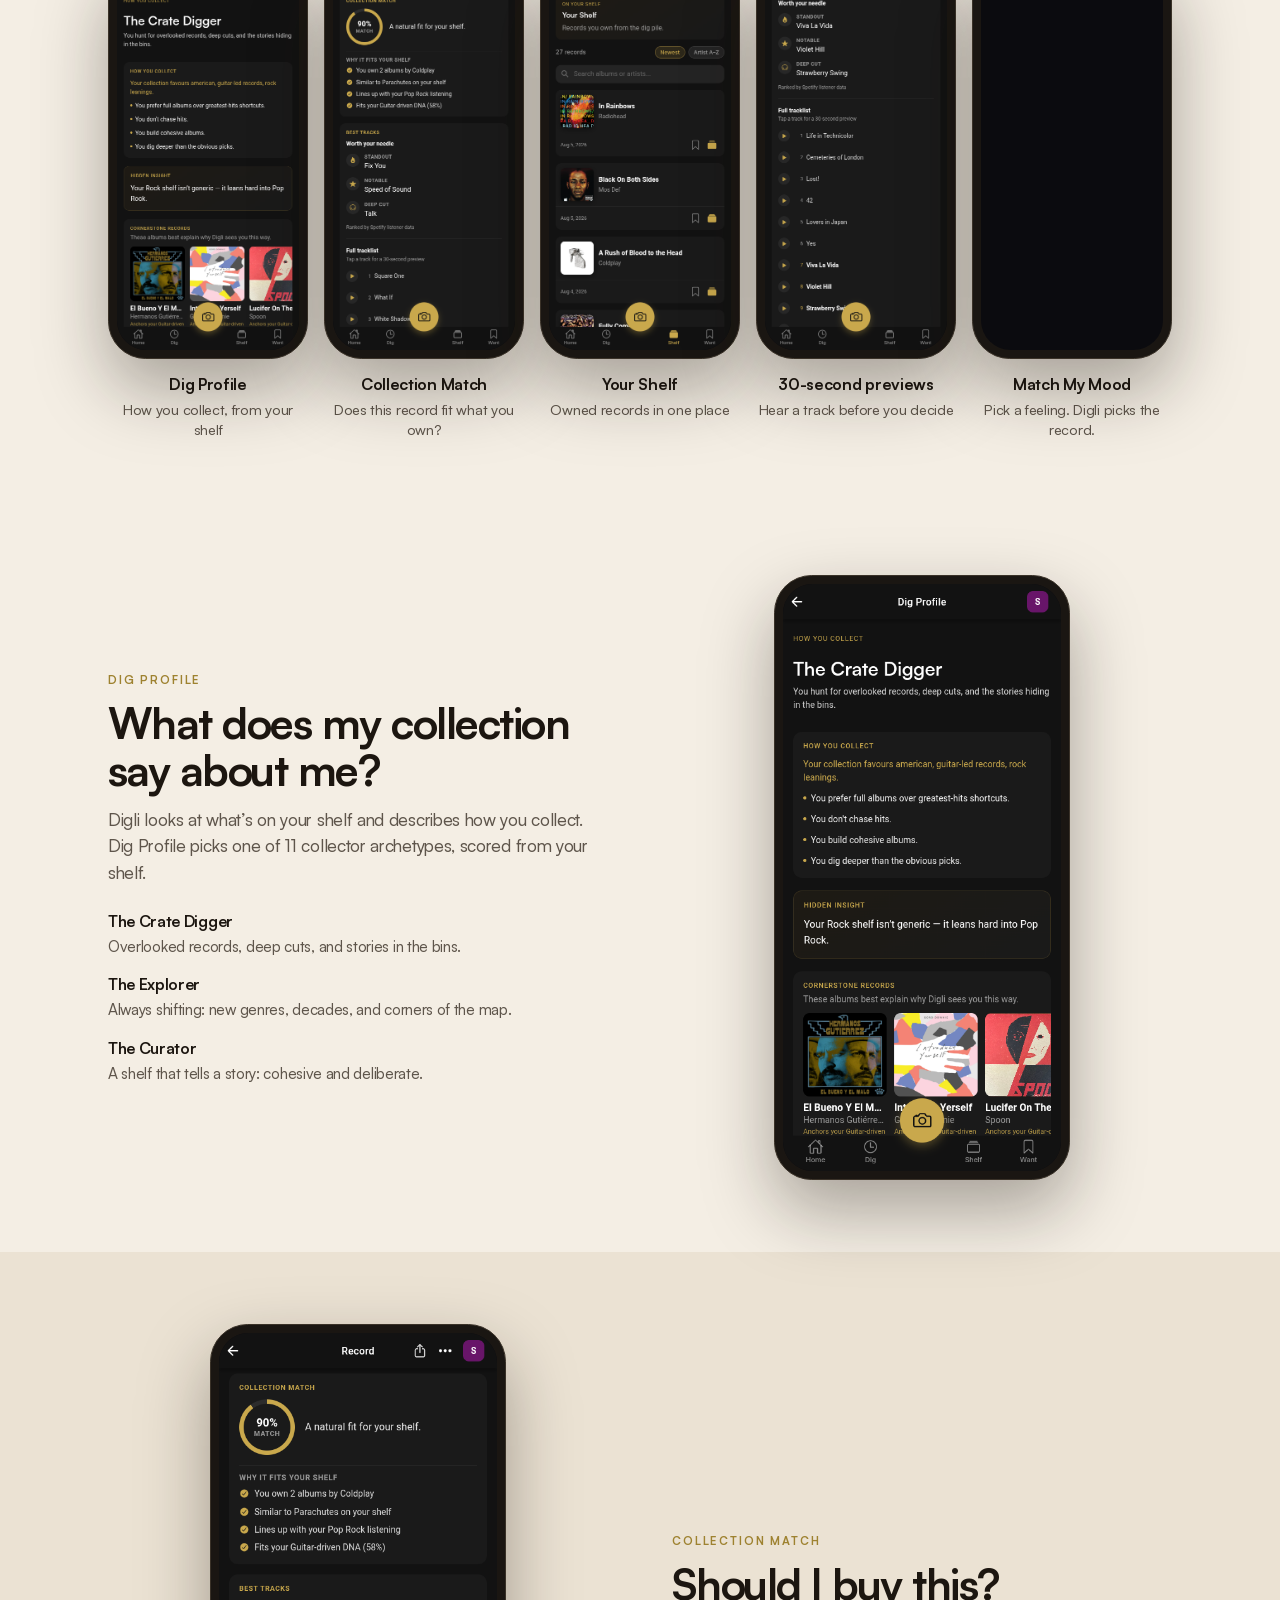
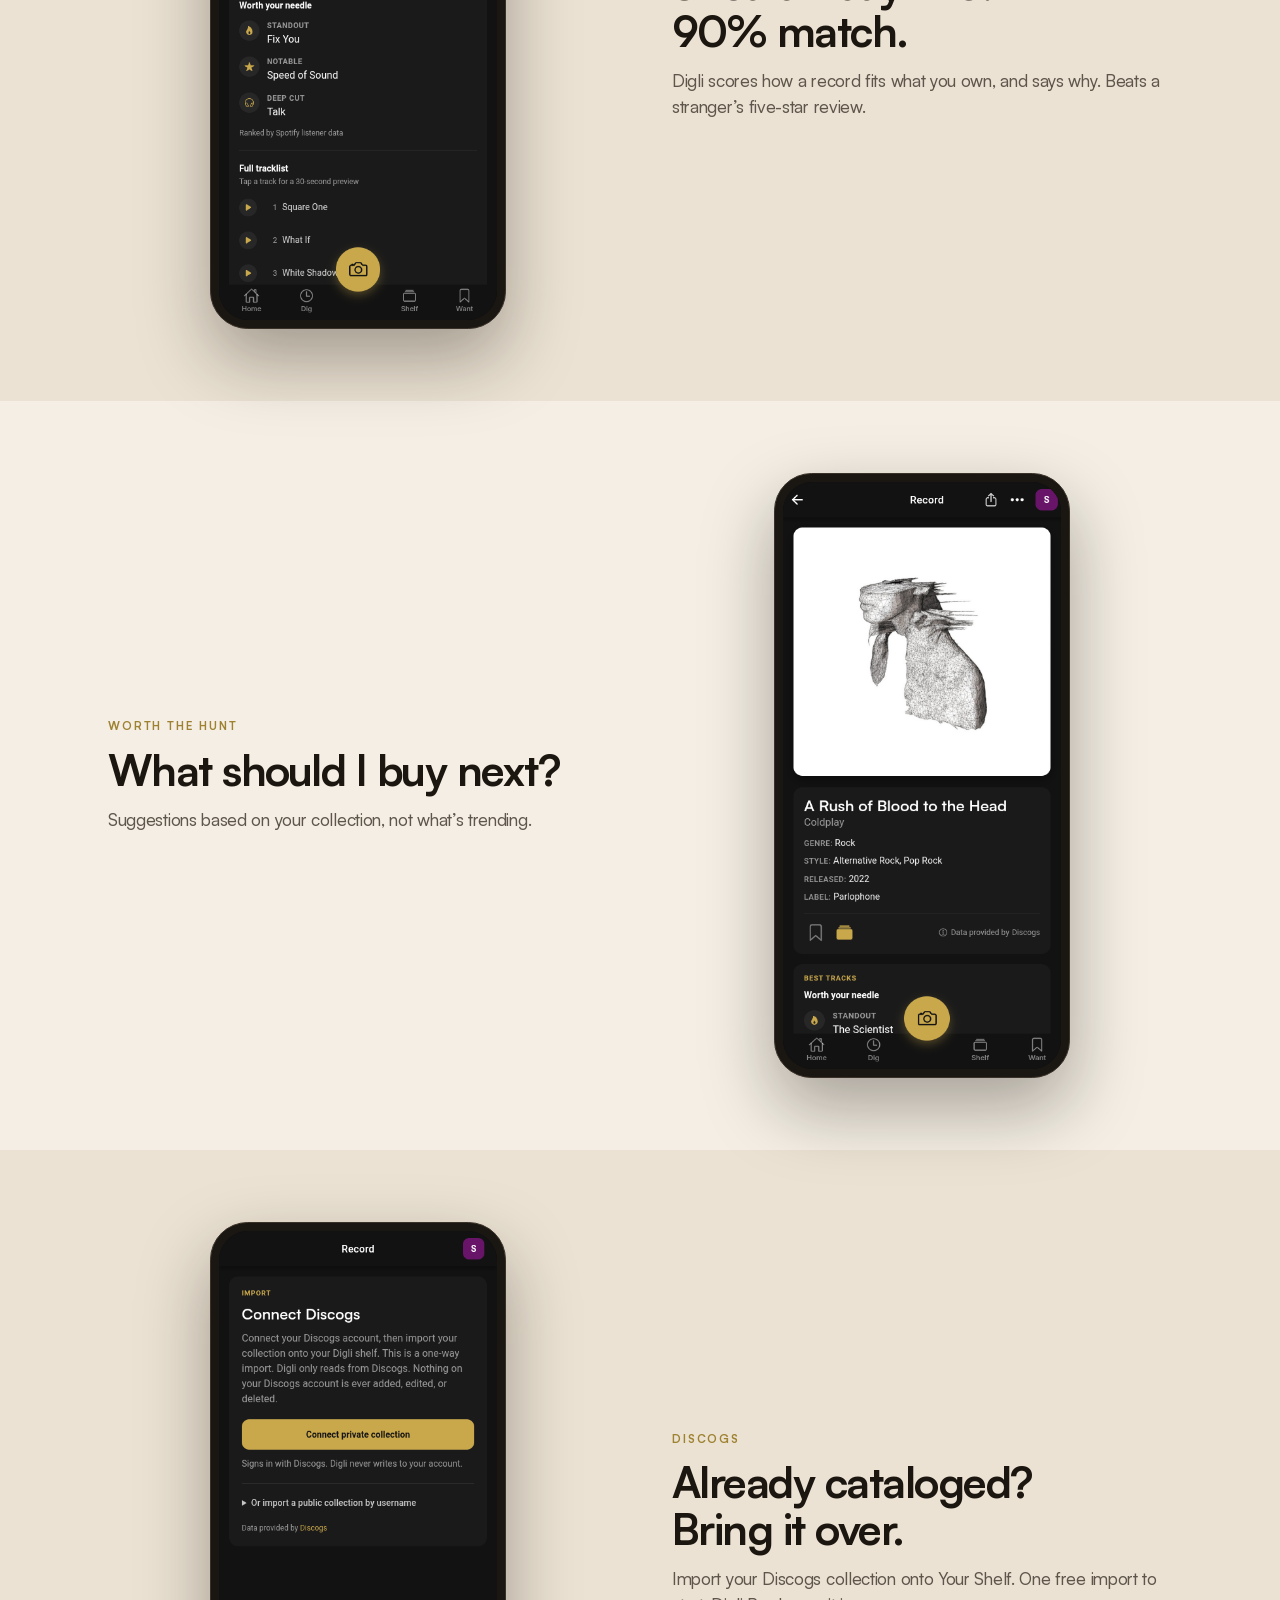
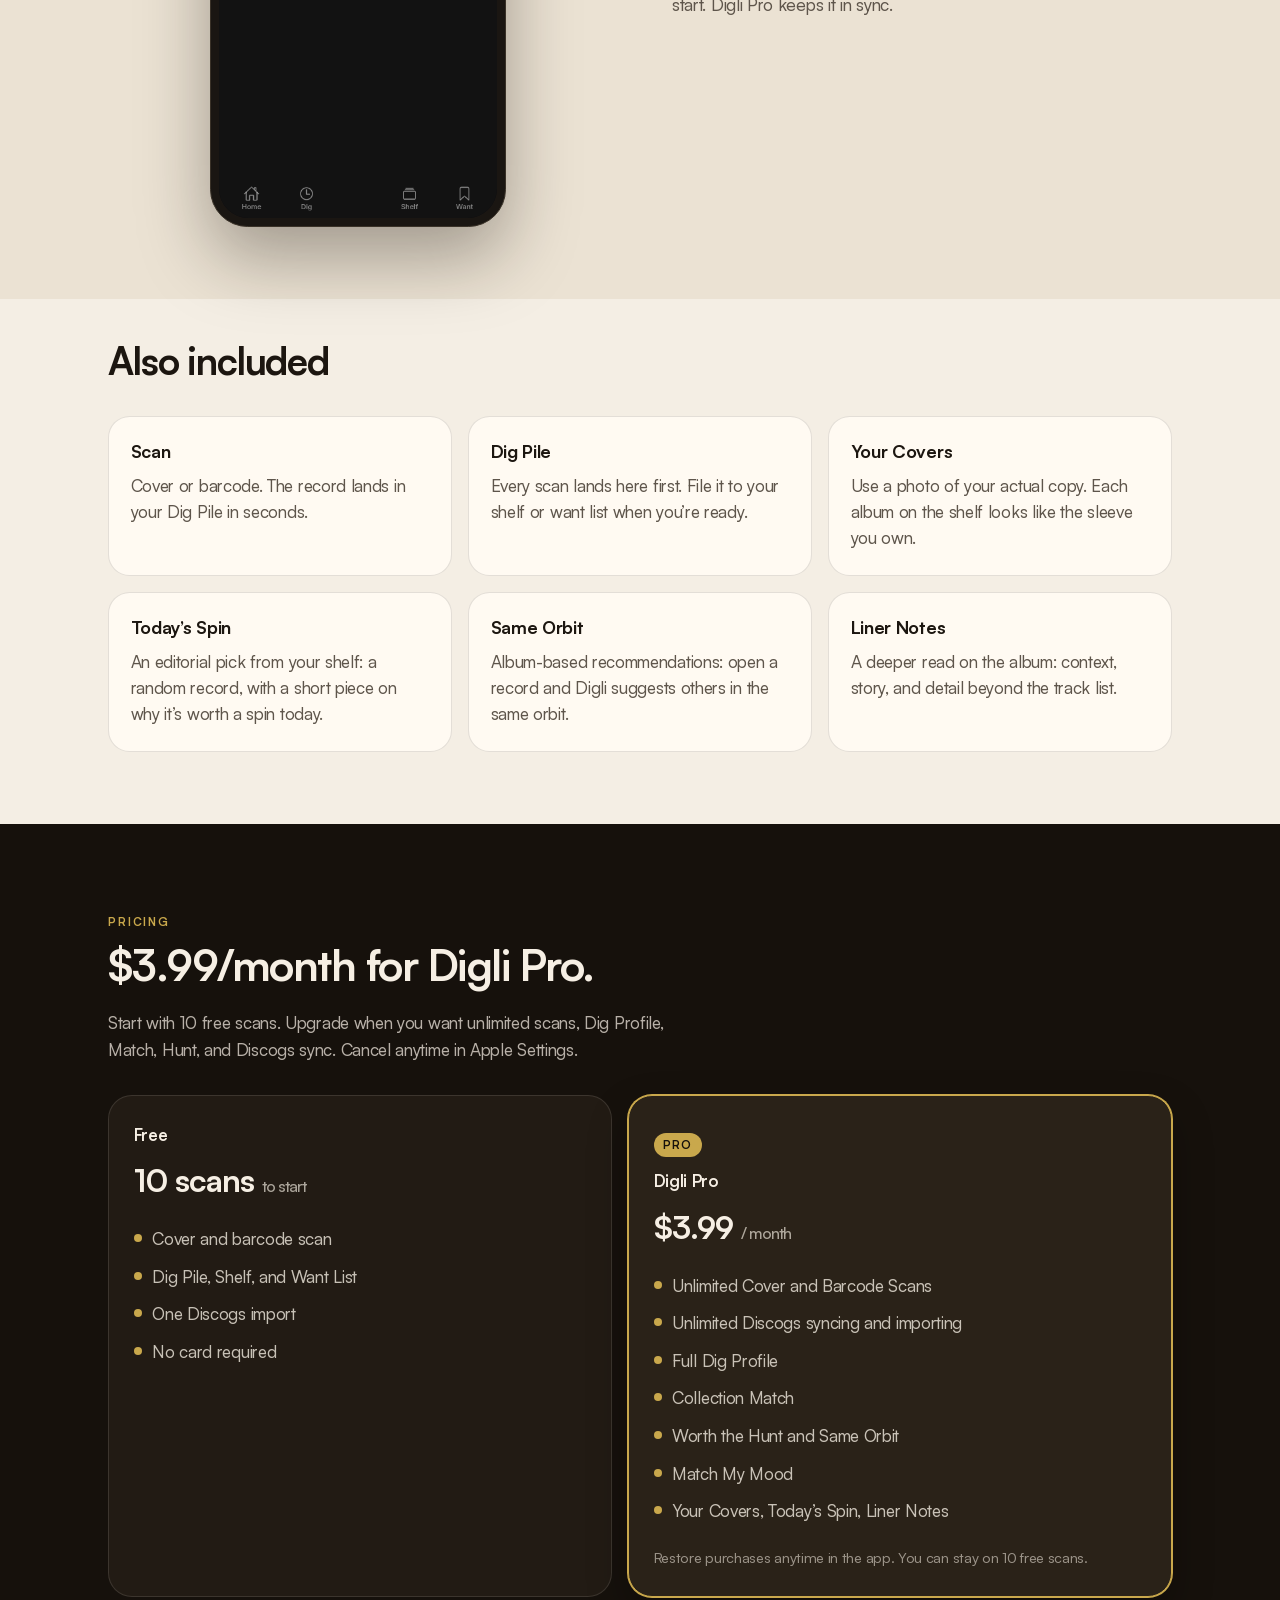
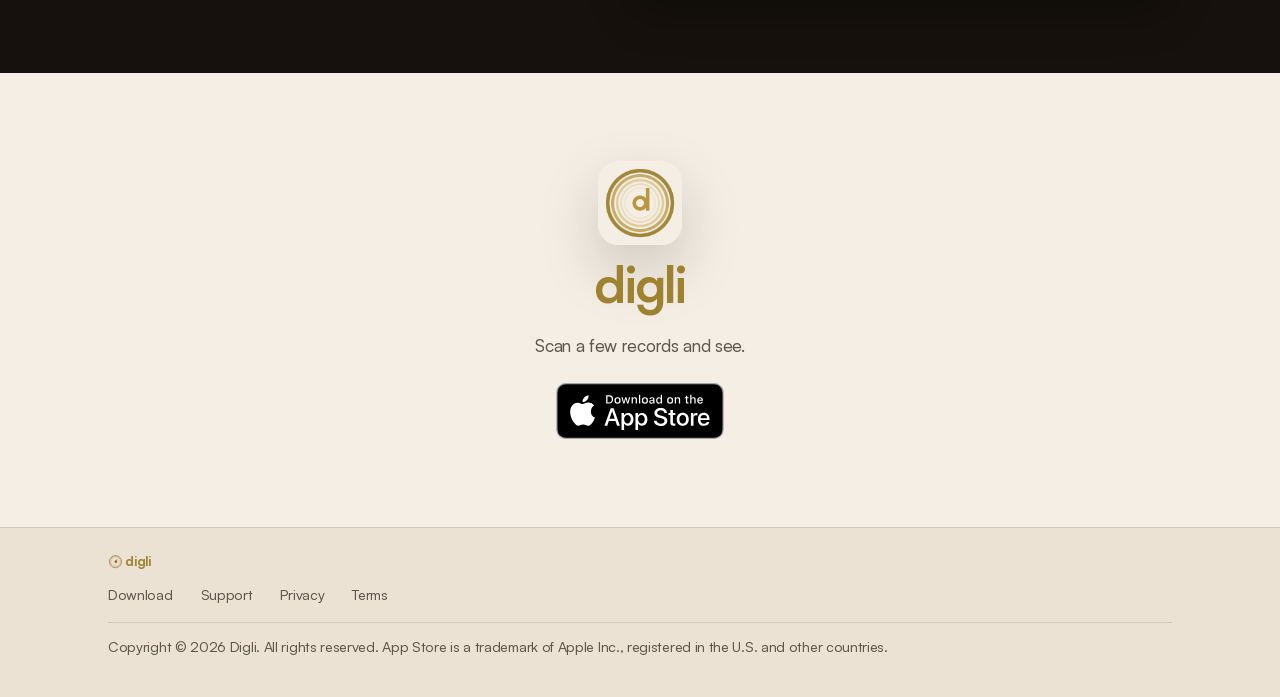
==== commit f5de5a78: "Restore App Store badge size and fix Chrome blur Display the official badge at 168×56 again and drop" ====
--- a/index.html
+++ b/index.html
@@ -217,8 +217,8 @@
               >
                 <img
                   src="/assets/app-store-badge.svg"
-                  width="120"
-                  height="40"
+                  width="168"
+                  height="56"
                   alt="Download on the App Store"
                 />
               </a>
--- a/styles.css
+++ b/styles.css
@@ -388,21 +388,18 @@
 
 .store-badge {
   display: inline-block;
-  transition: transform 0.25s var(--ease);
+  line-height: 0;
+  transition: opacity 0.25s var(--ease);
 }
 
 .store-badge:hover {
-  transform: translateY(-2px);
+  opacity: 0.88;
 }
 
 .store-badge img {
-  width: 120px;
-  min-height: 40px;
-  height: auto;
-}
-
-.page-hero__badge {
-  margin-top: 1.35rem;
+  display: block;
+  width: 168px;
+  height: 56px;
 }
 
 .text-link {
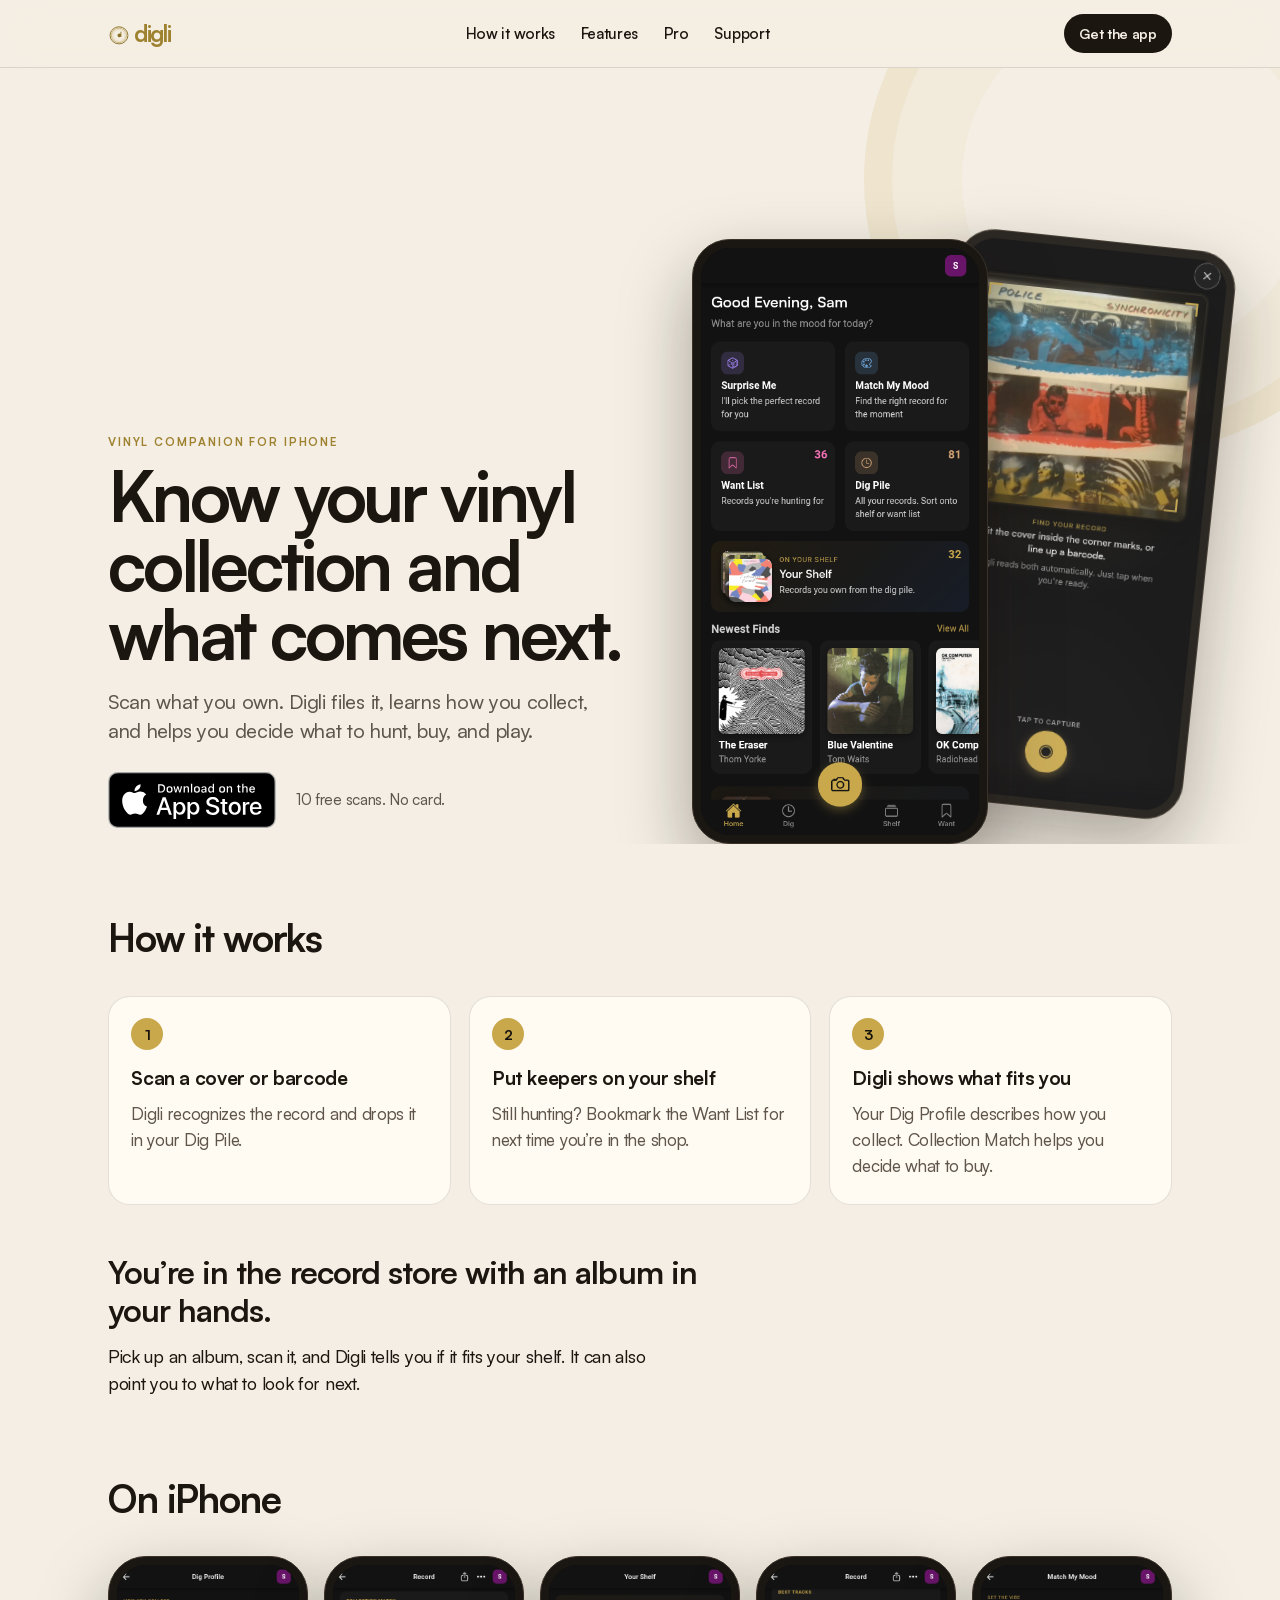
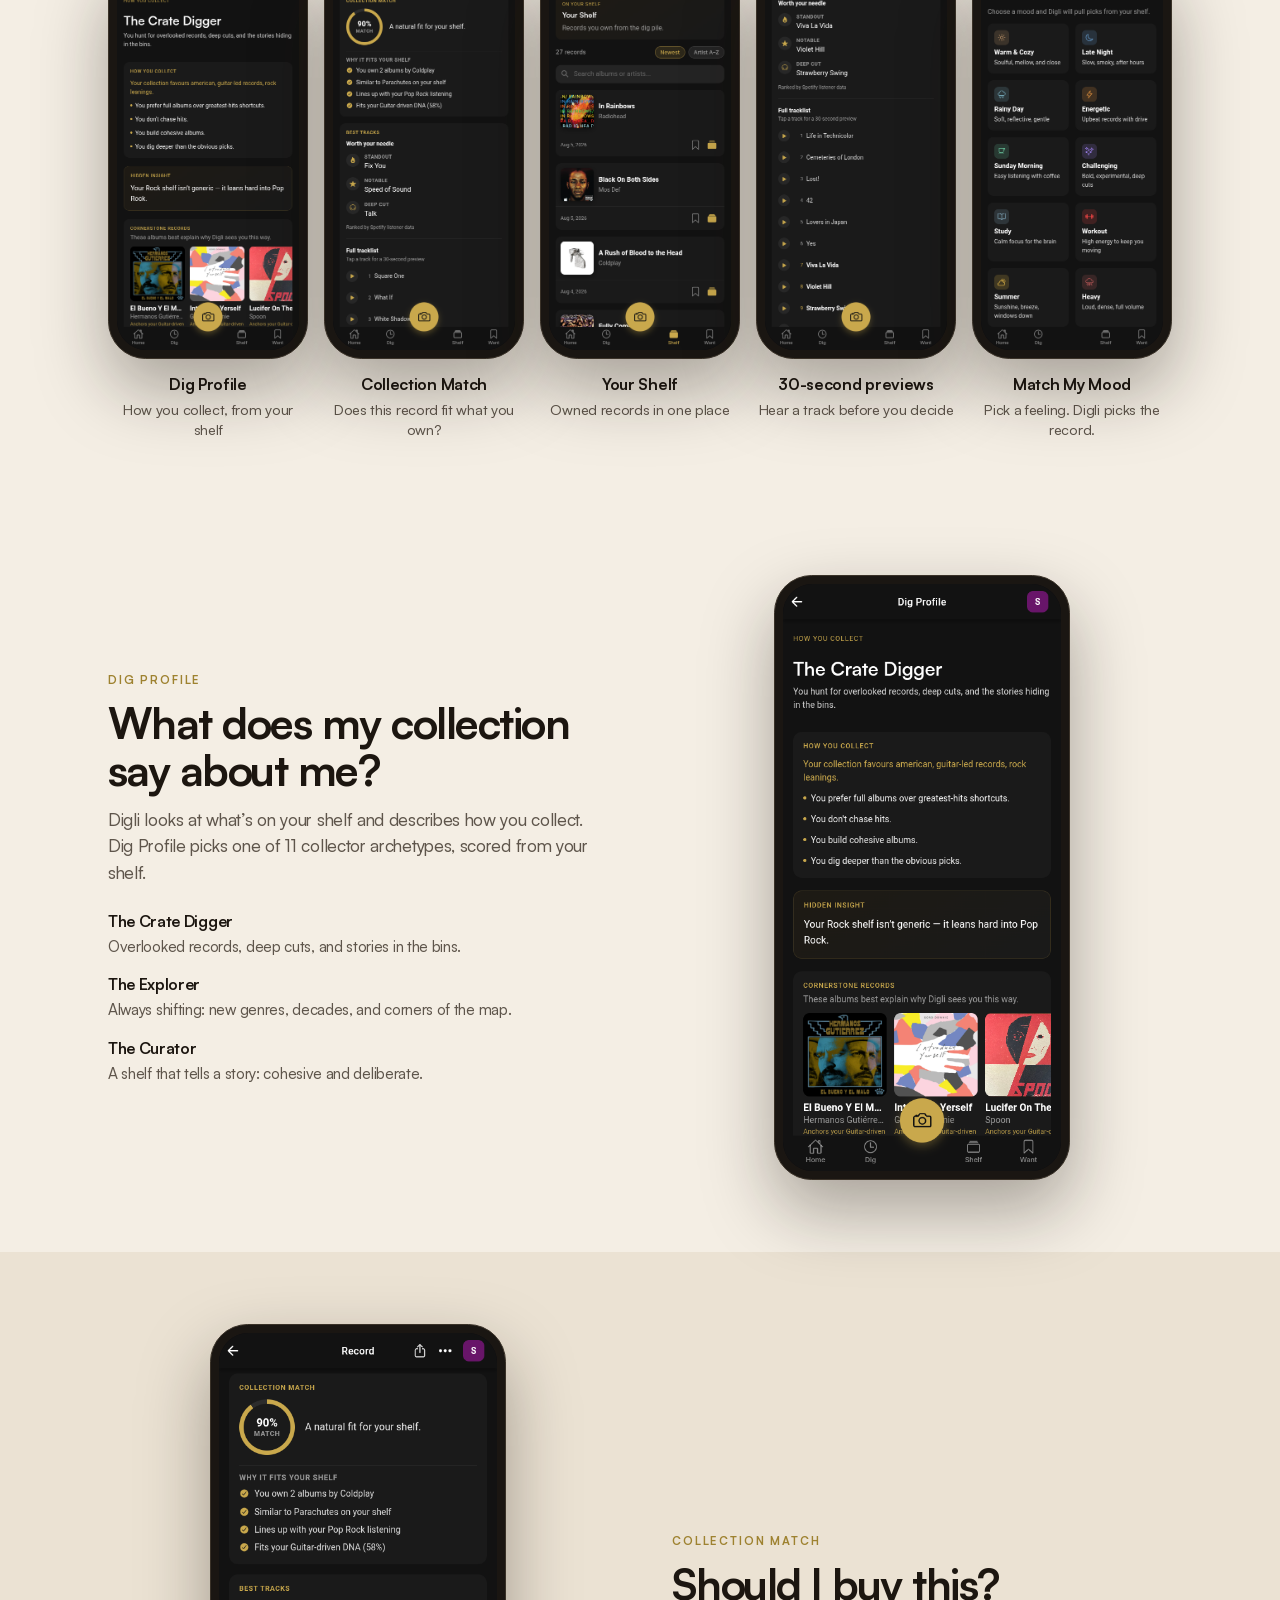
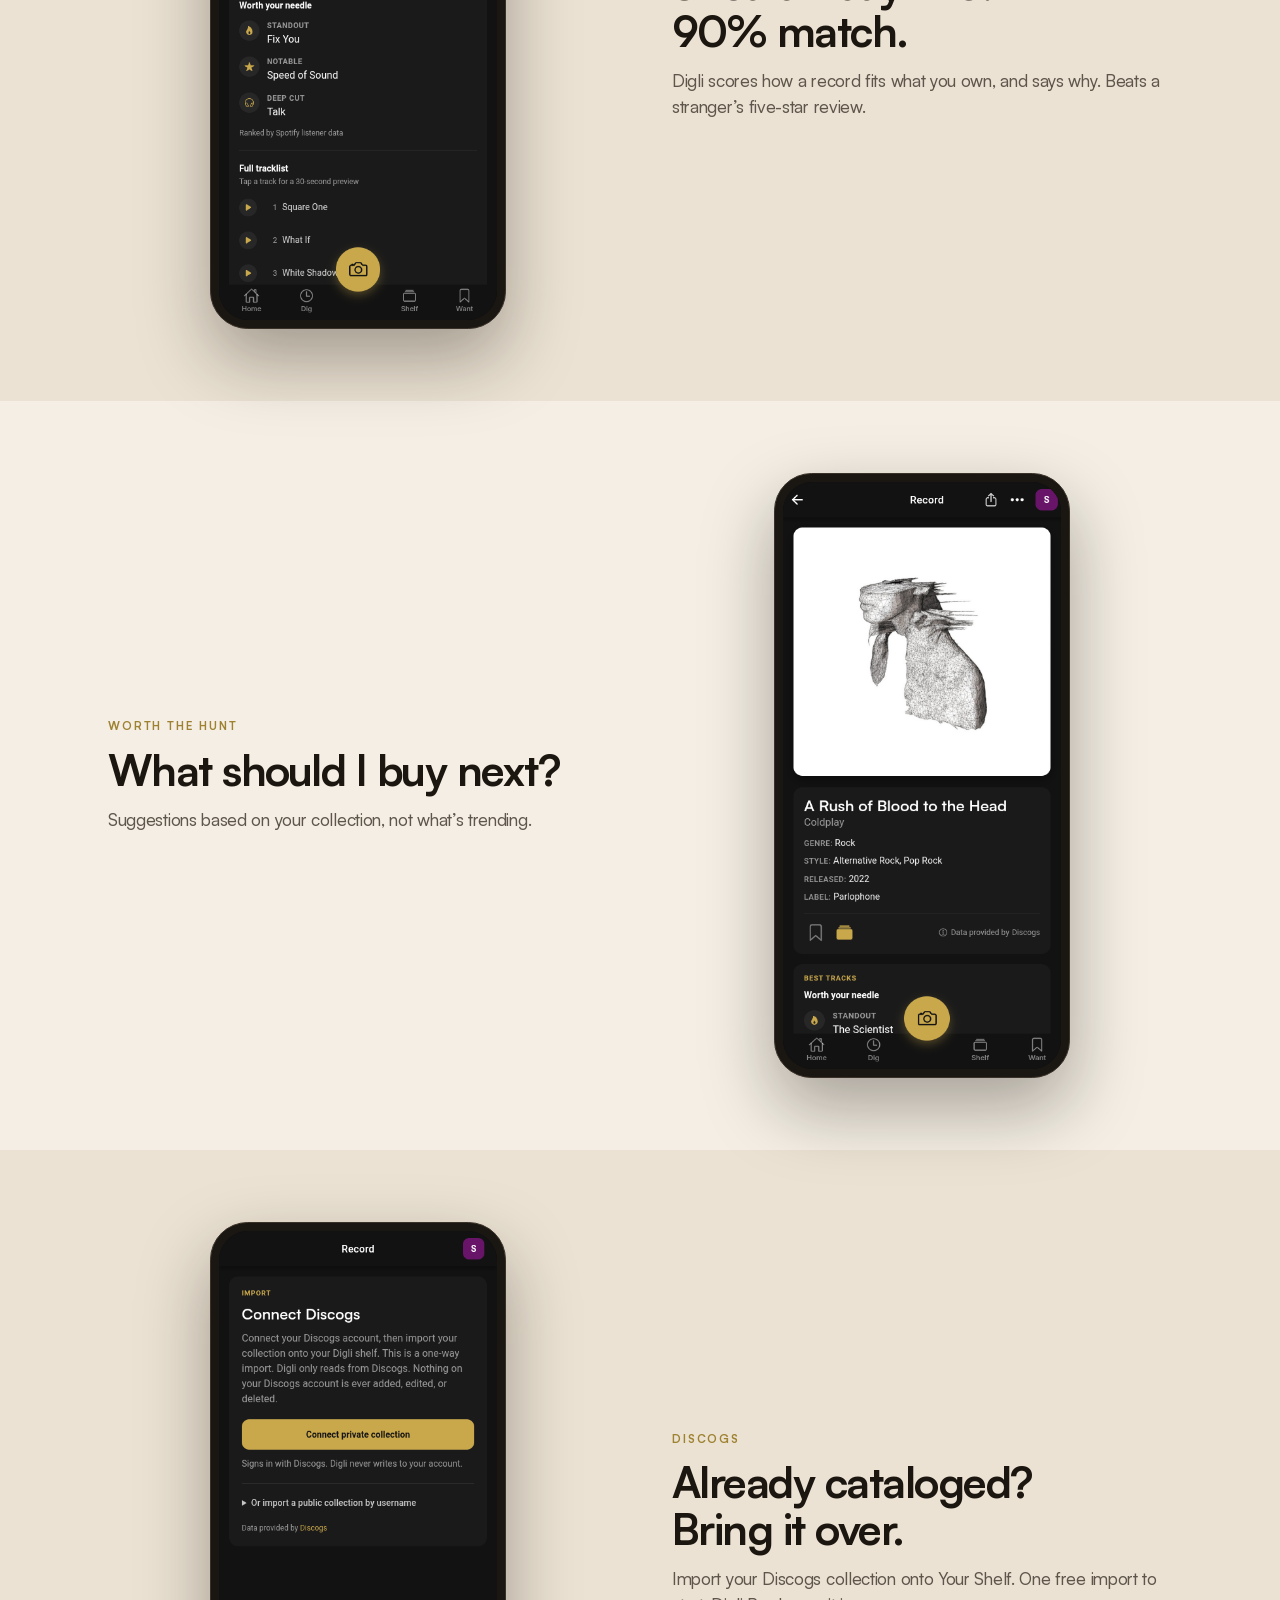
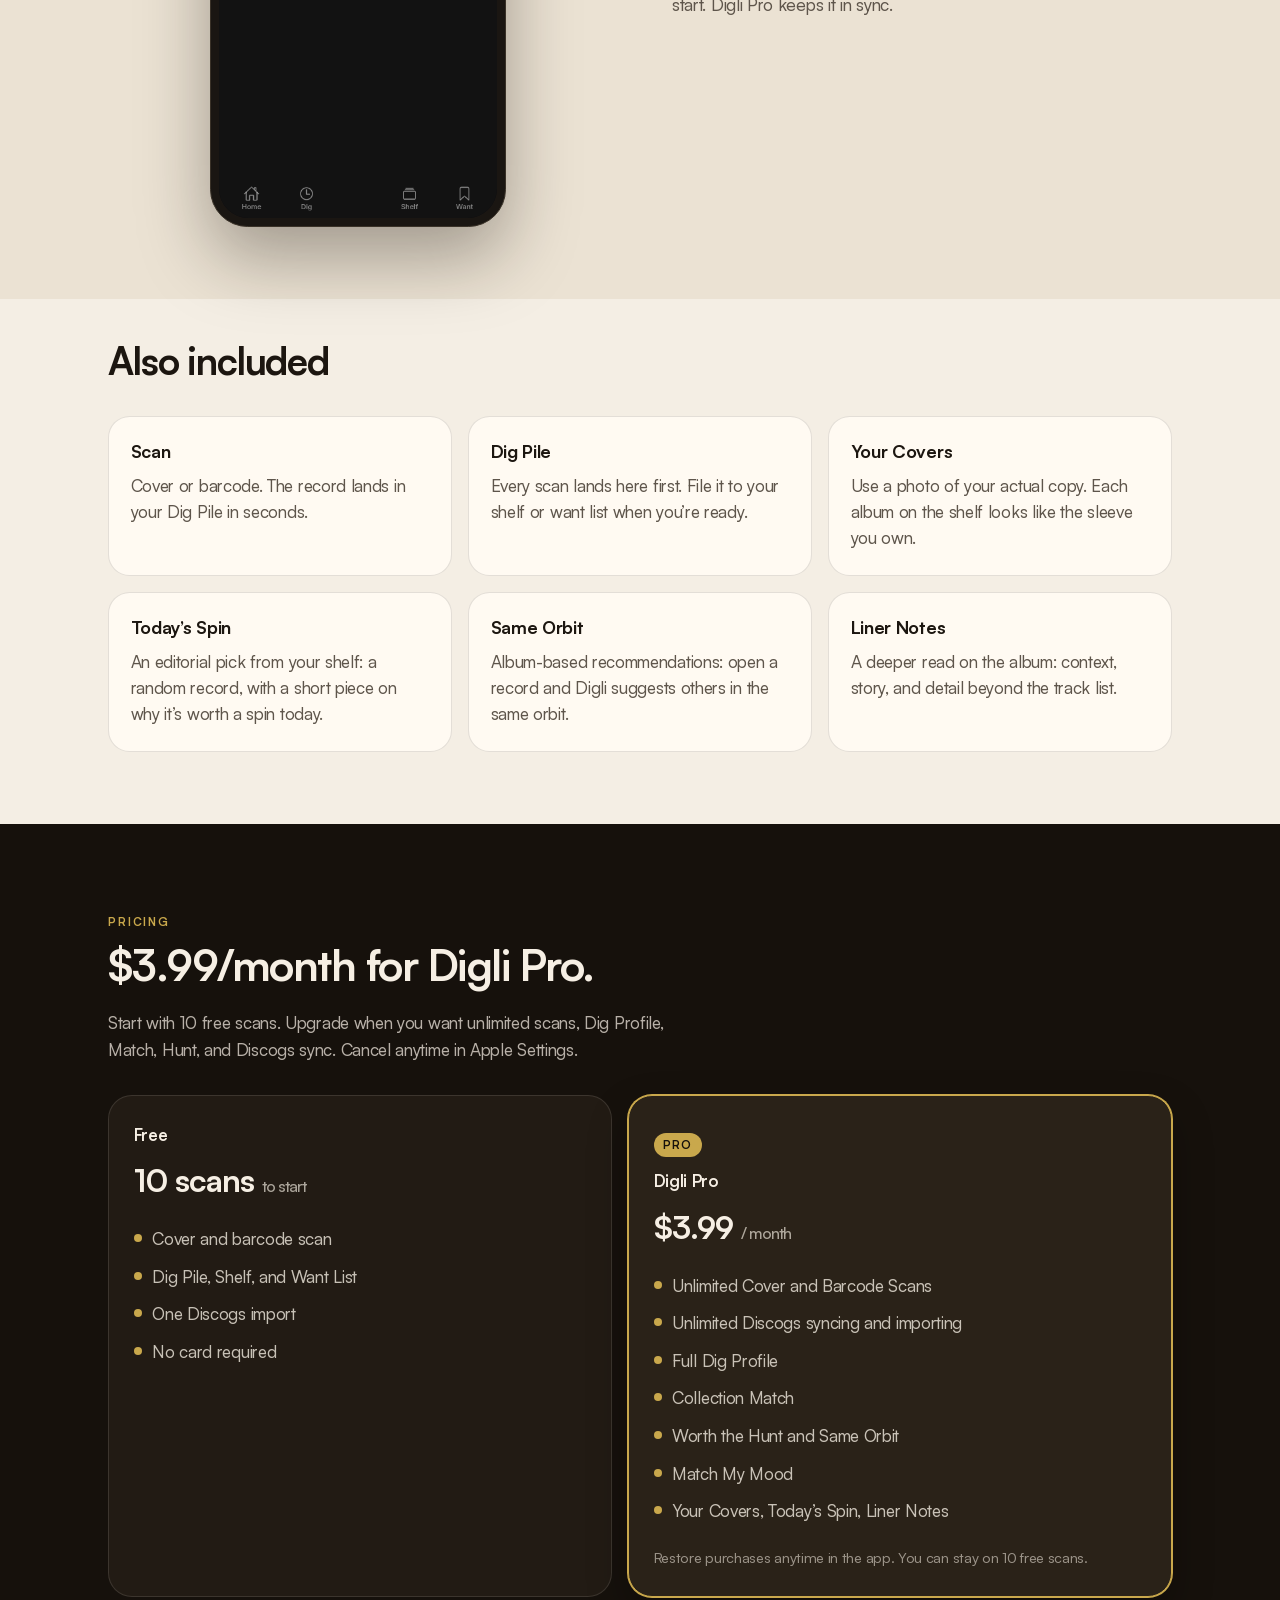
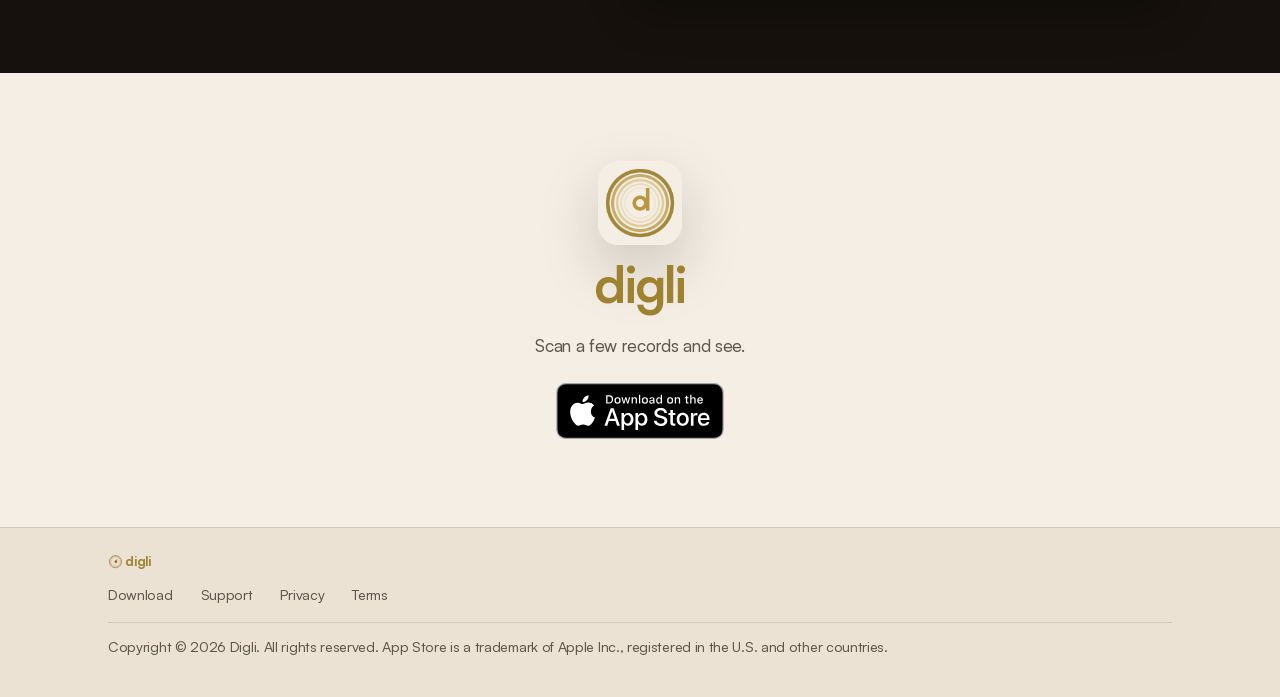
==== commit 3a663b08: "Set closing App Store badge to 168×56 Match the hero badge dimensions on the homepage closing CTA.  " ====
--- a/index.html
+++ b/index.html
@@ -626,8 +626,8 @@
         >
           <img
             src="/assets/app-store-badge.svg"
-            width="120"
-            height="40"
+            width="168"
+            height="56"
             alt="Download on the App Store"
             loading="lazy"
           />
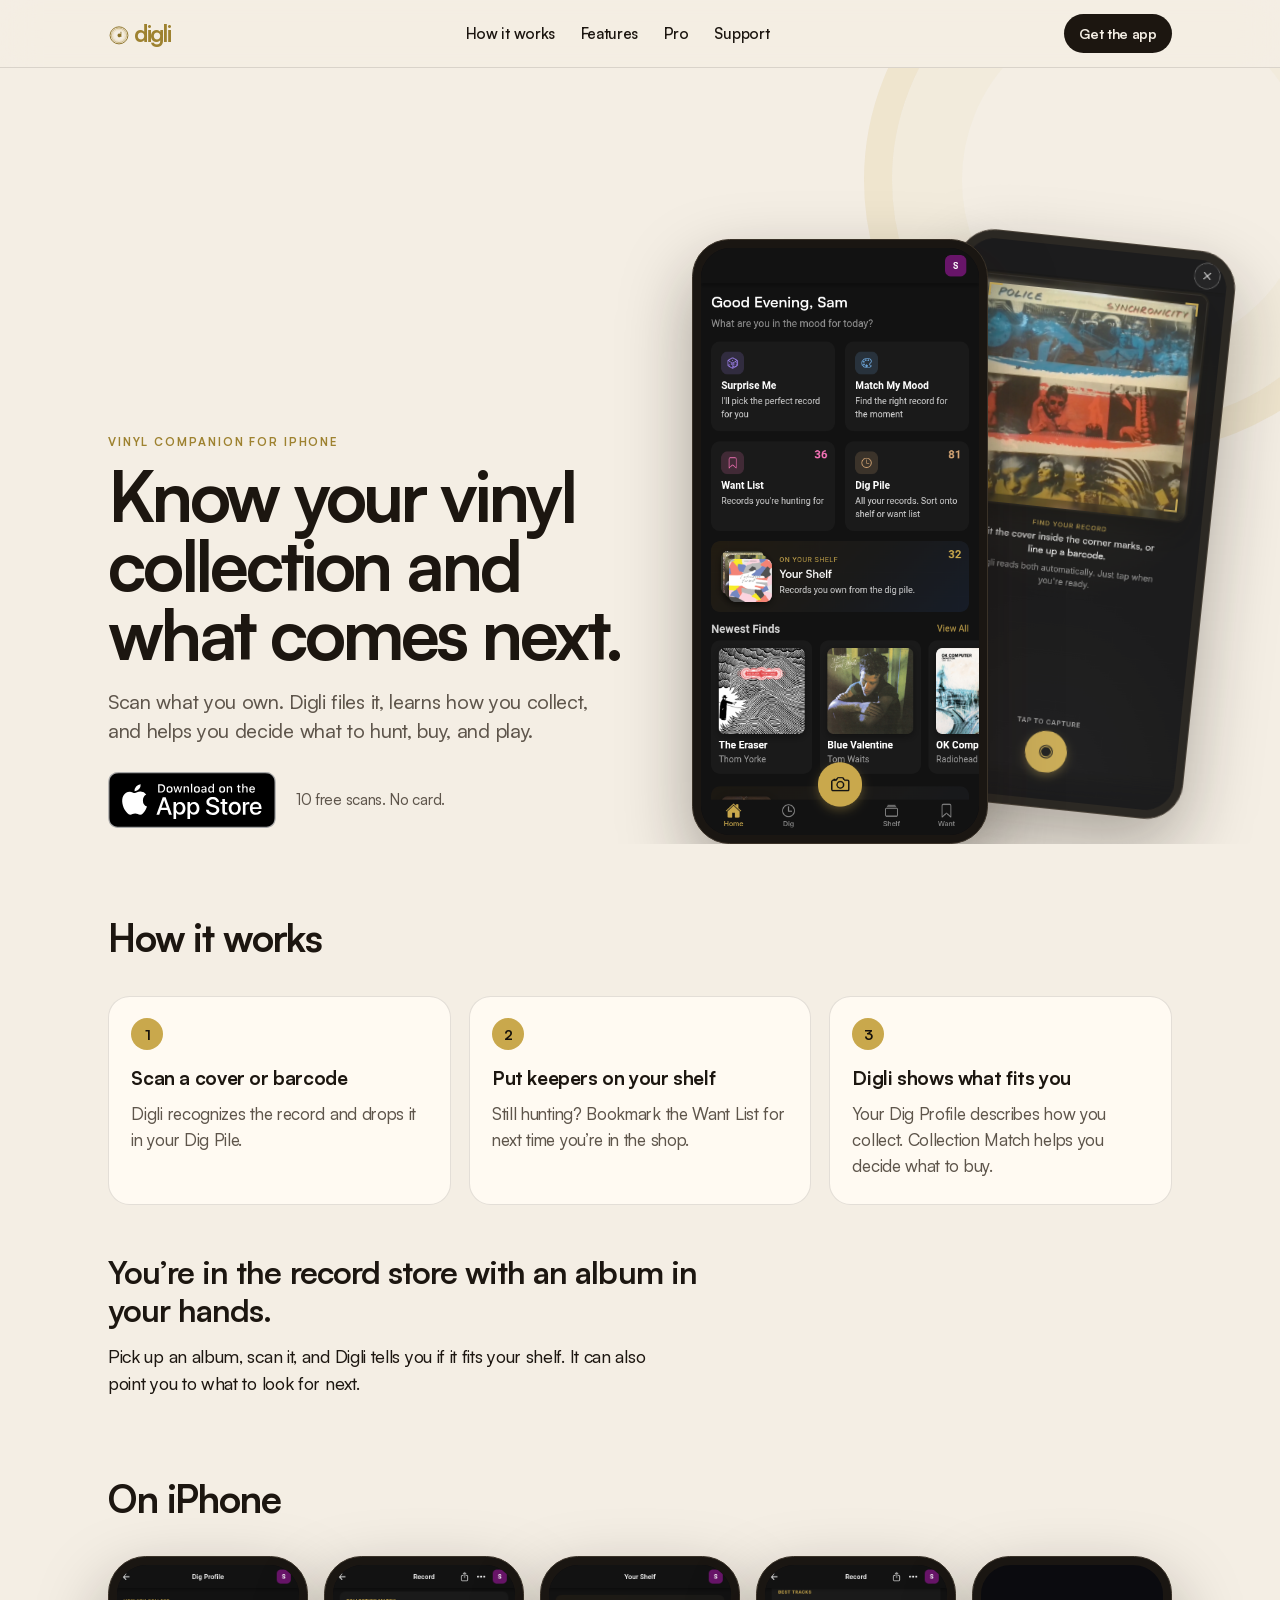
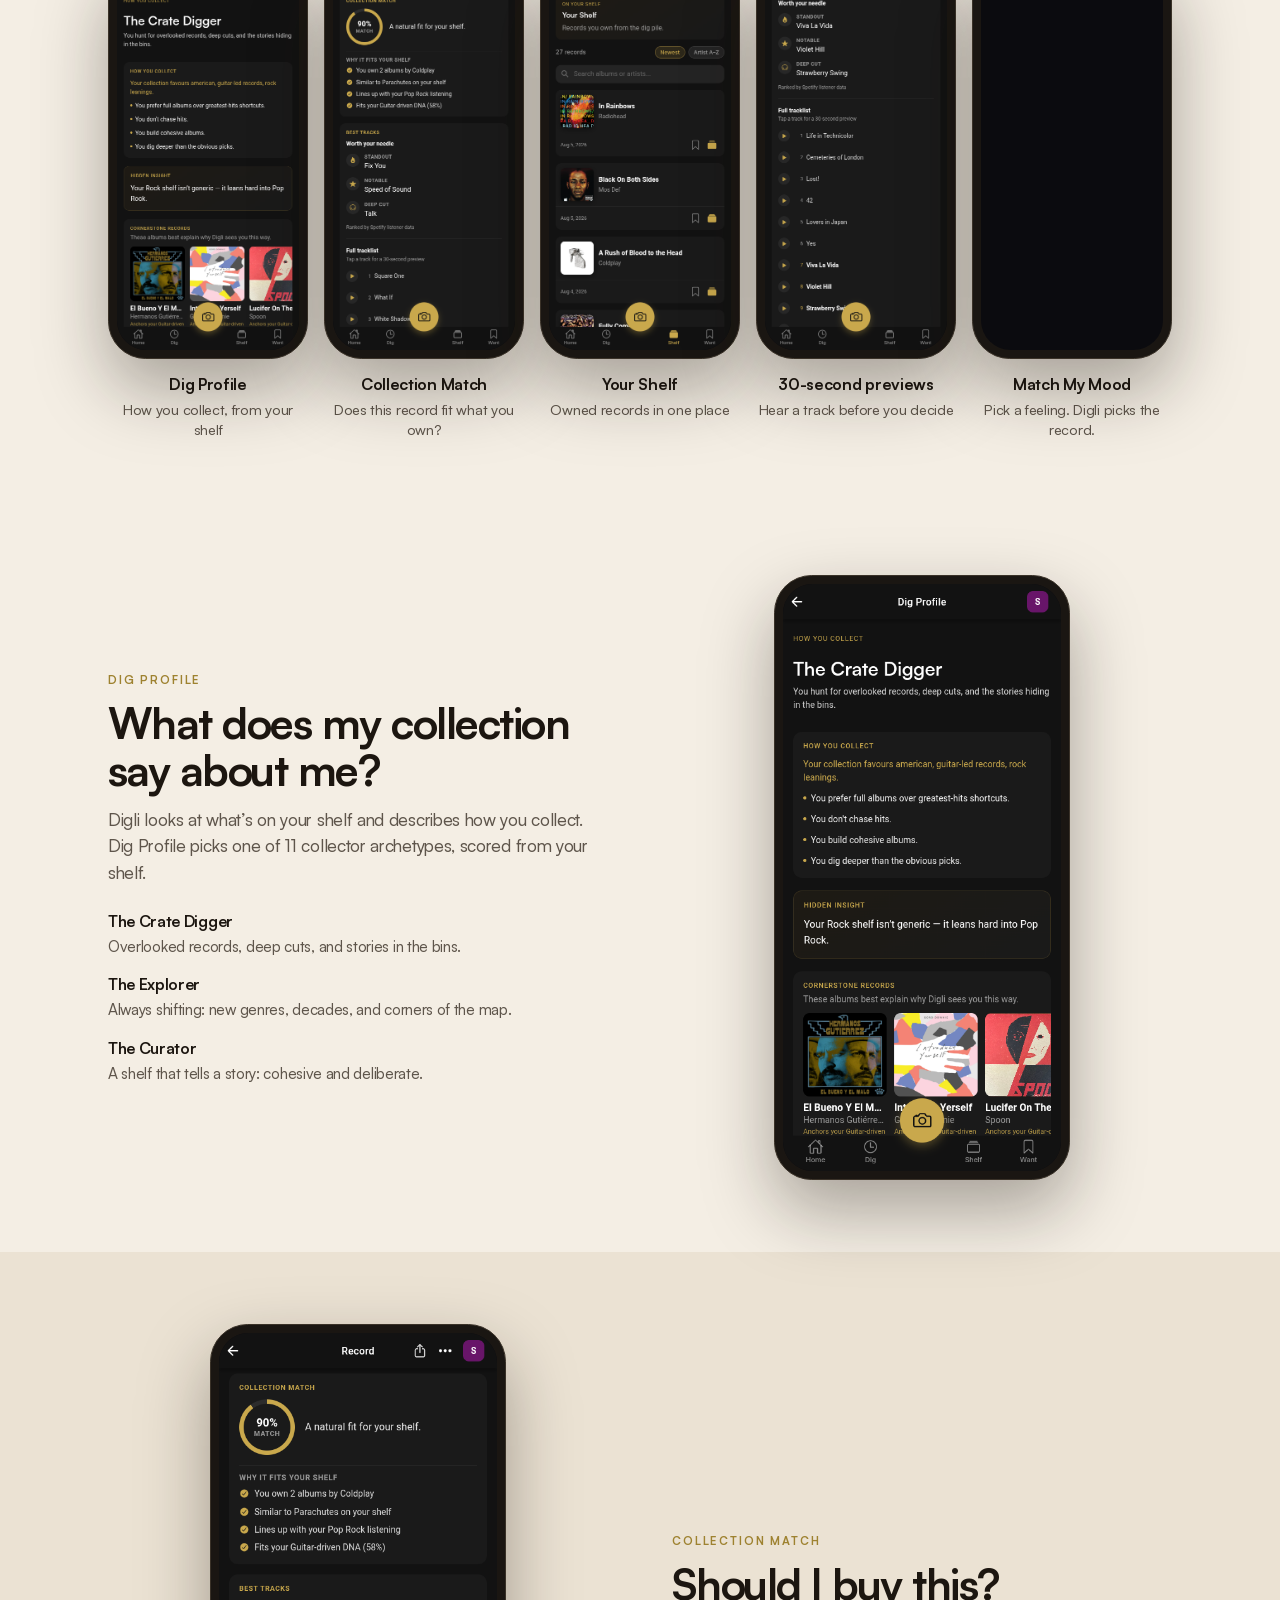
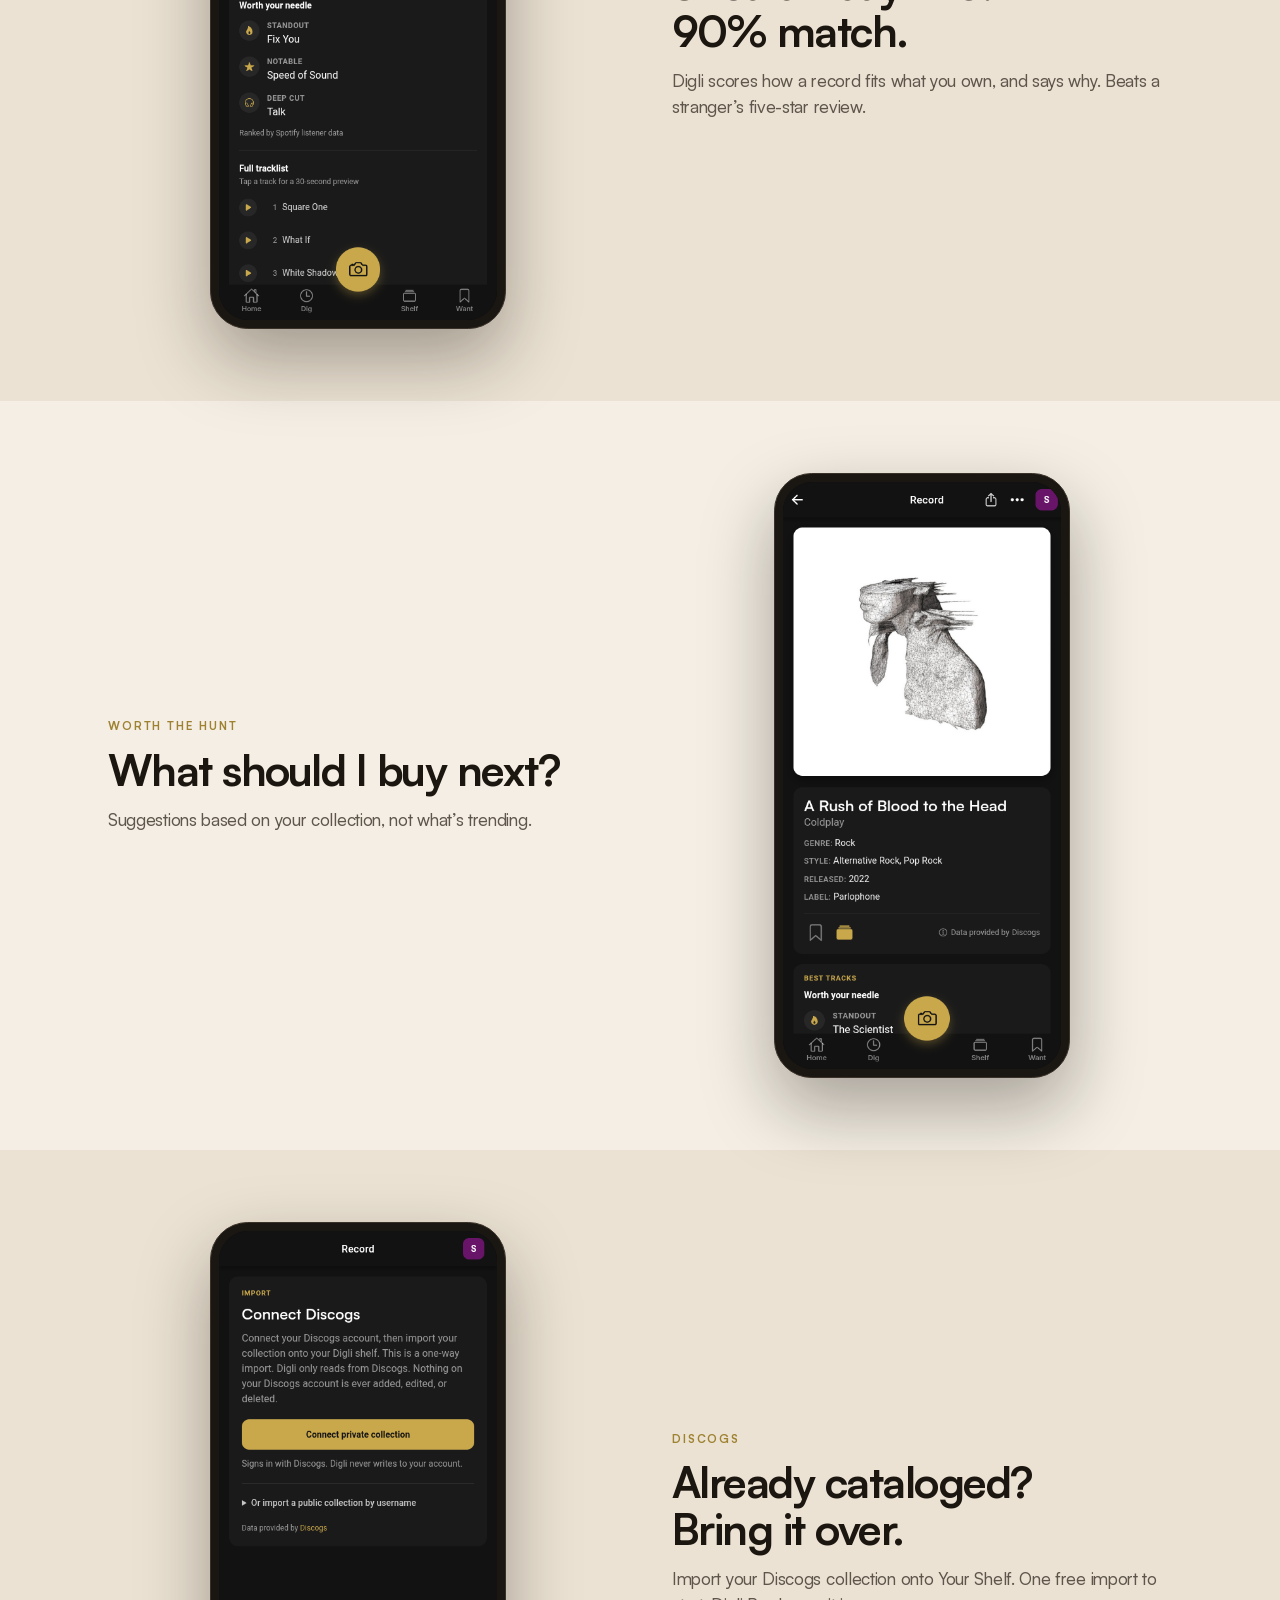
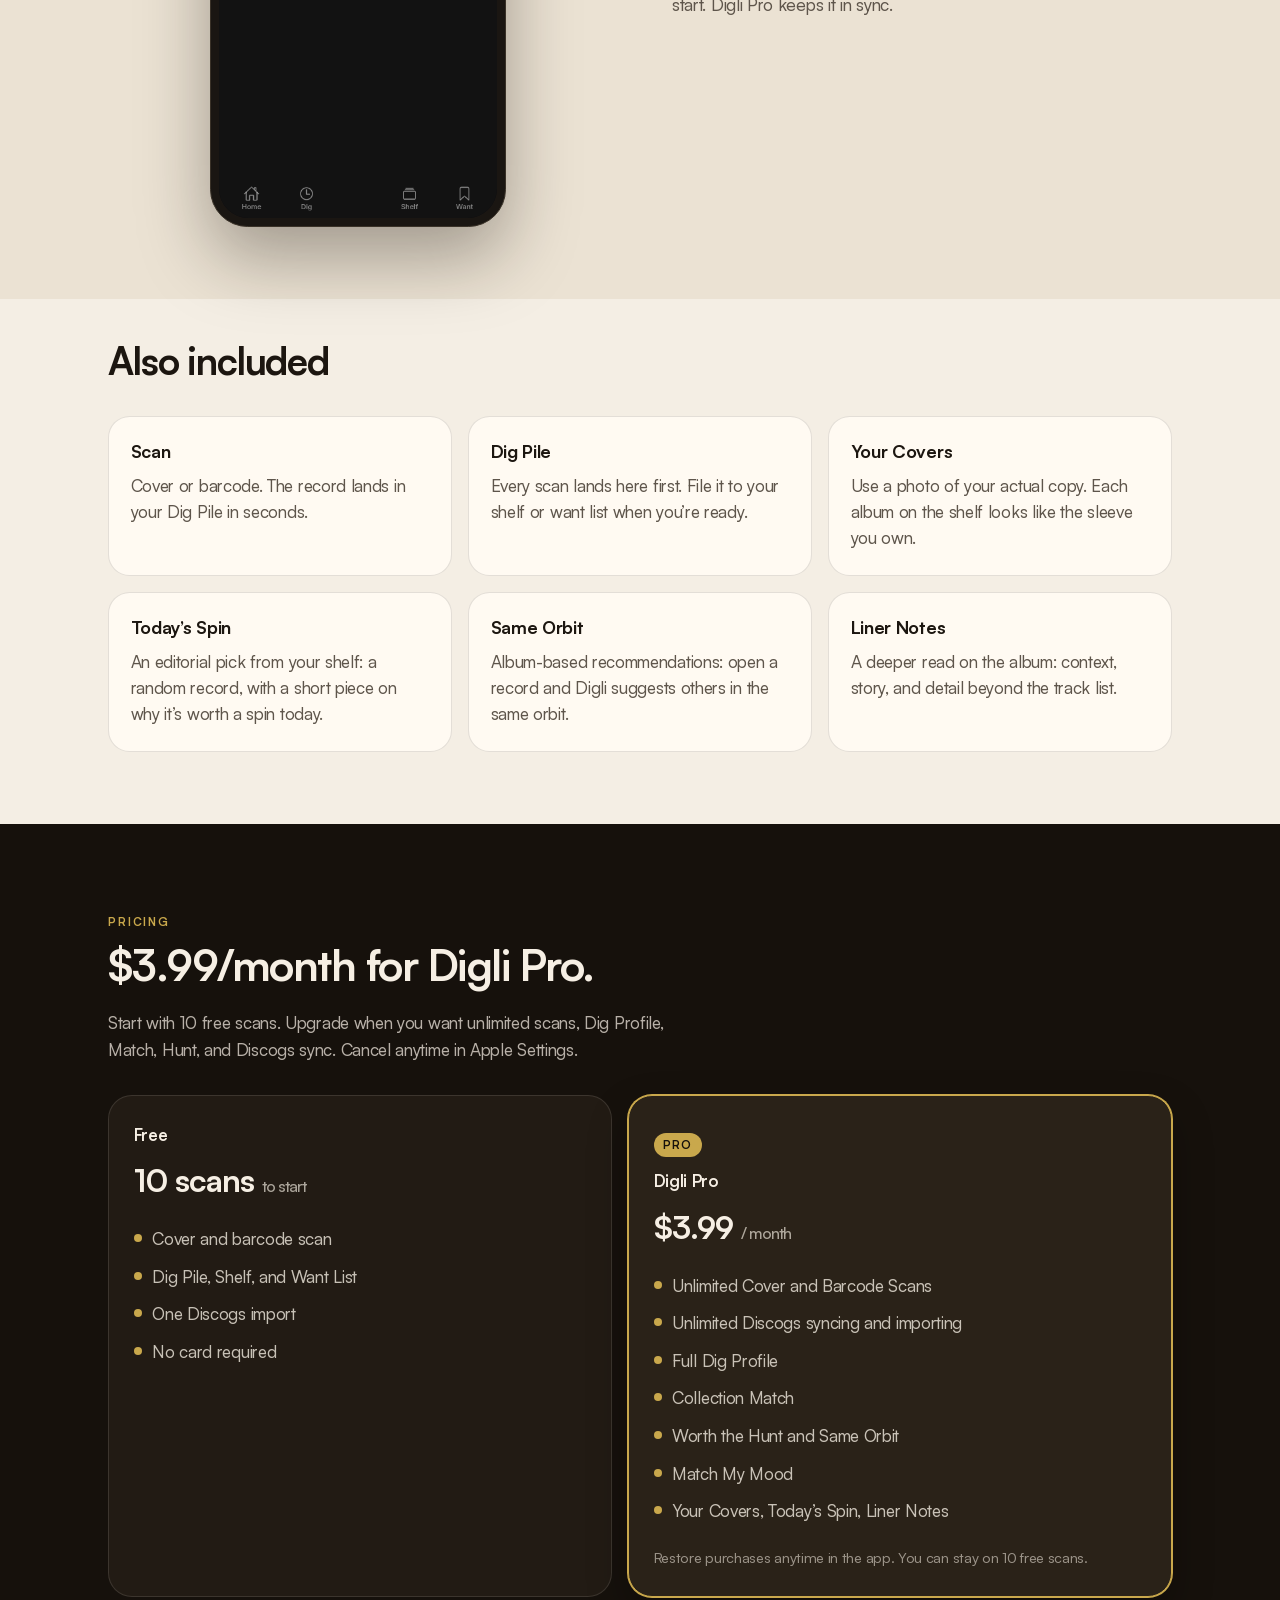
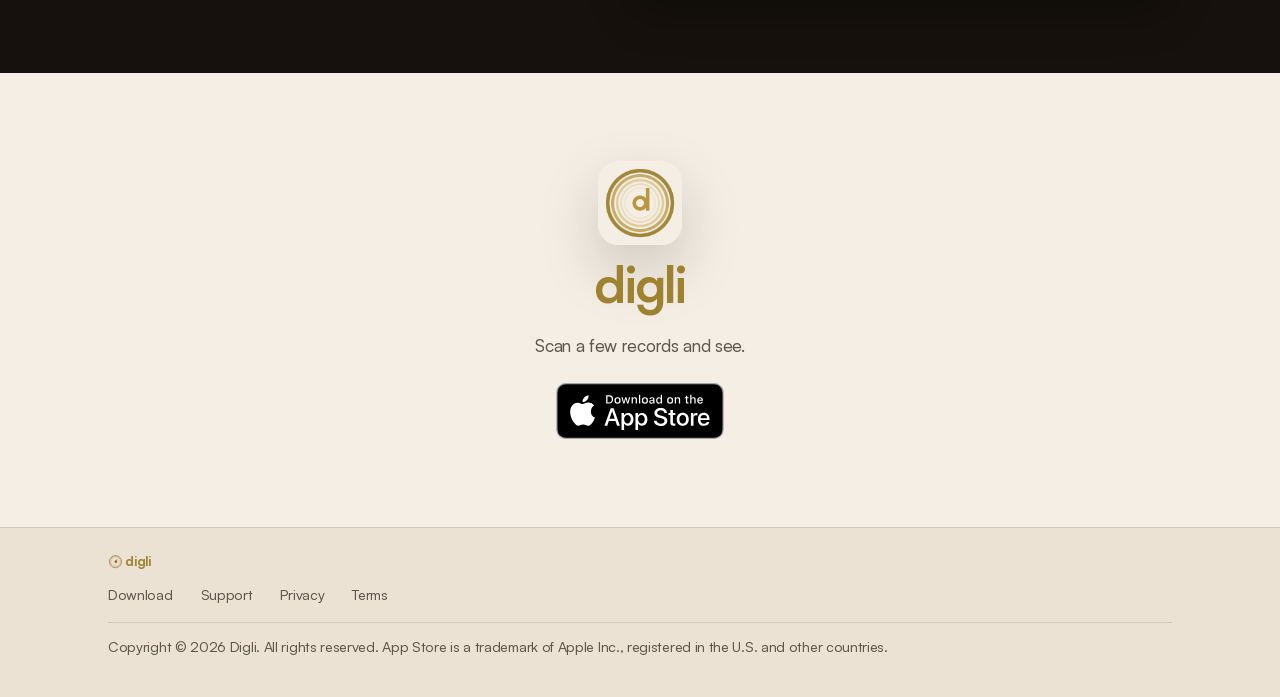
==== commit 7b8e4d33: "Use extensionless URLs for site pages Point nav, footer, canonicals, sitemap, and LLM docs at /suppo" ====
--- a/index.html
+++ b/index.html
@@ -190,7 +190,7 @@
           <a href="#how">How it works</a>
           <a href="#features">Features</a>
           <a href="#pro">Pro</a>
-          <a href="/support.html">Support</a>
+          <a href="/support">Support</a>
         </nav>
         <a class="nav__cta" href="https://app.digli.ca">Get the app</a>
         <button class="nav__toggle" type="button" aria-expanded="false" aria-label="Open menu">
@@ -653,9 +653,9 @@
         >
         <nav class="footer-nav" aria-label="Footer">
           <a href="/">Download</a>
-          <a href="/support.html">Support</a>
-          <a href="/privacy.html">Privacy</a>
-          <a href="/terms.html">Terms</a>
+          <a href="/support">Support</a>
+          <a href="/privacy">Privacy</a>
+          <a href="/terms">Terms</a>
         </nav>
         <p class="footer-copy">
           Copyright © <span id="year"></span> Digli. All rights reserved.
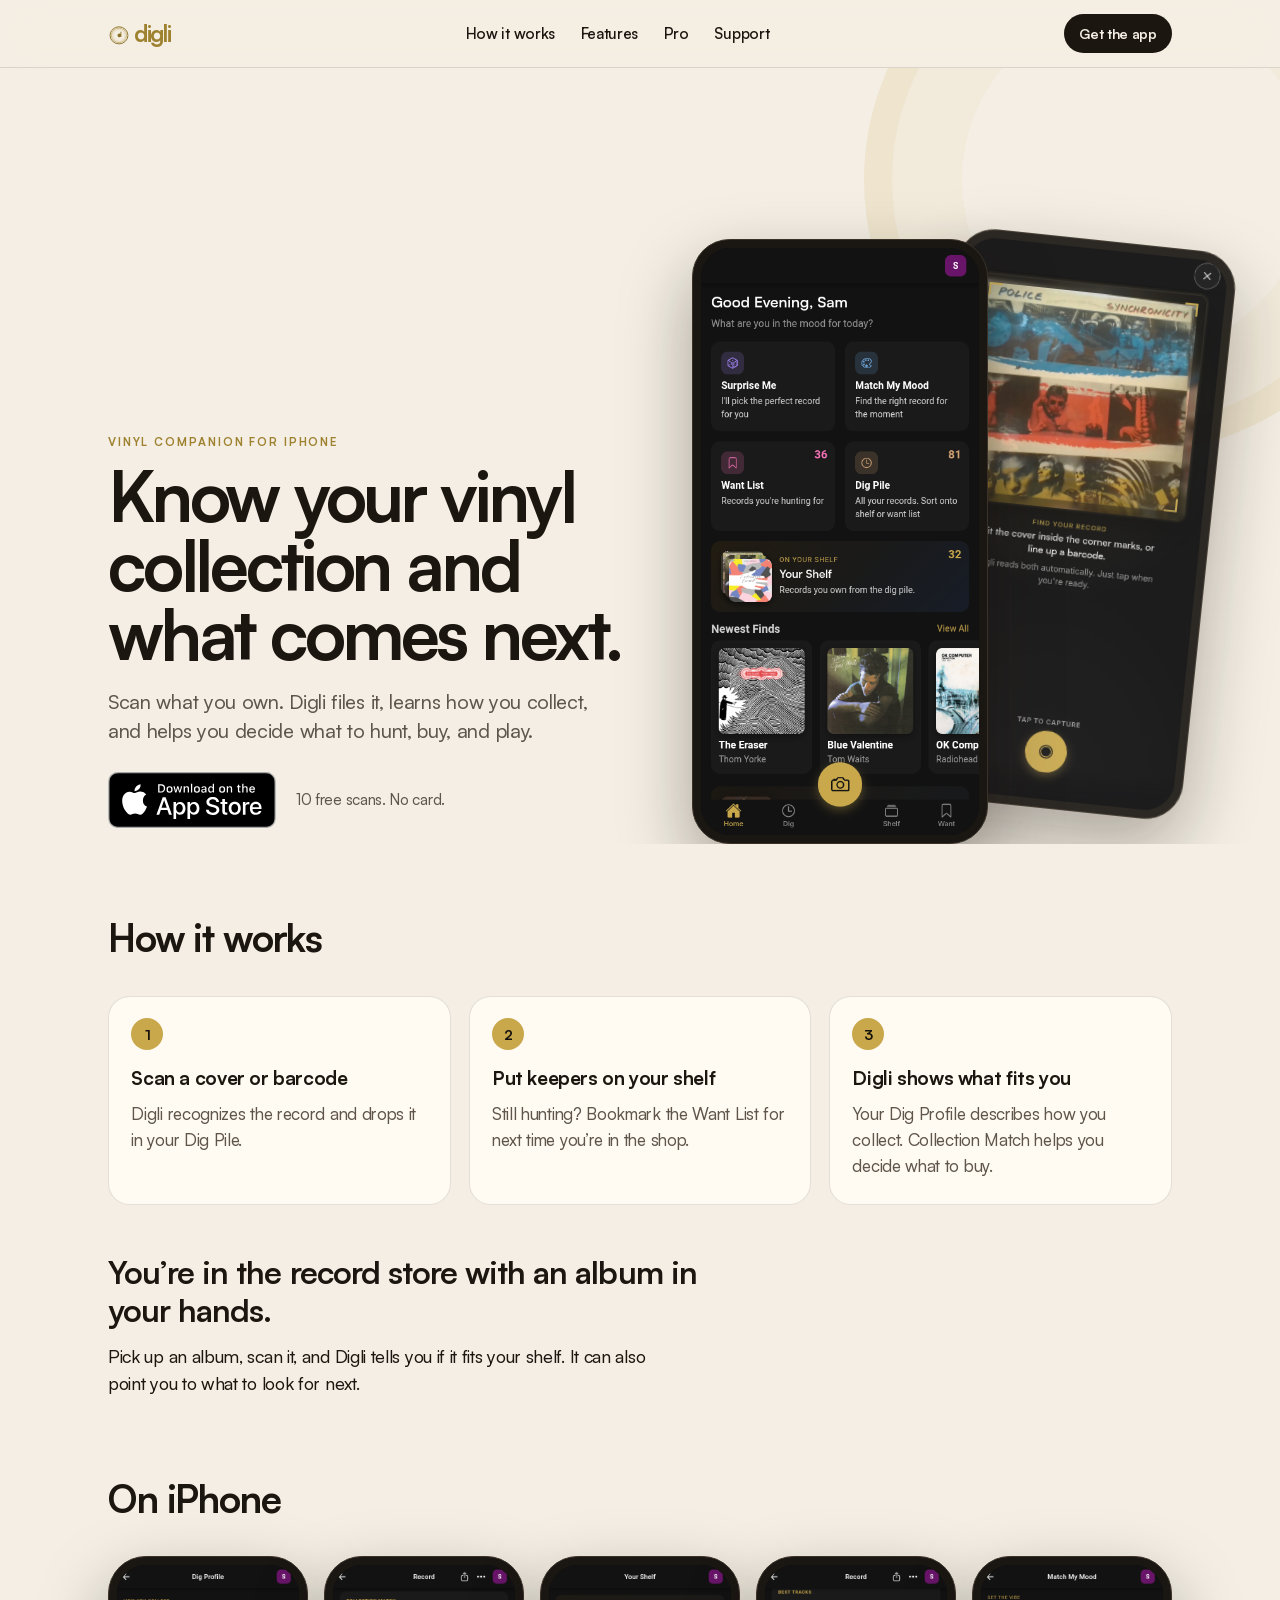
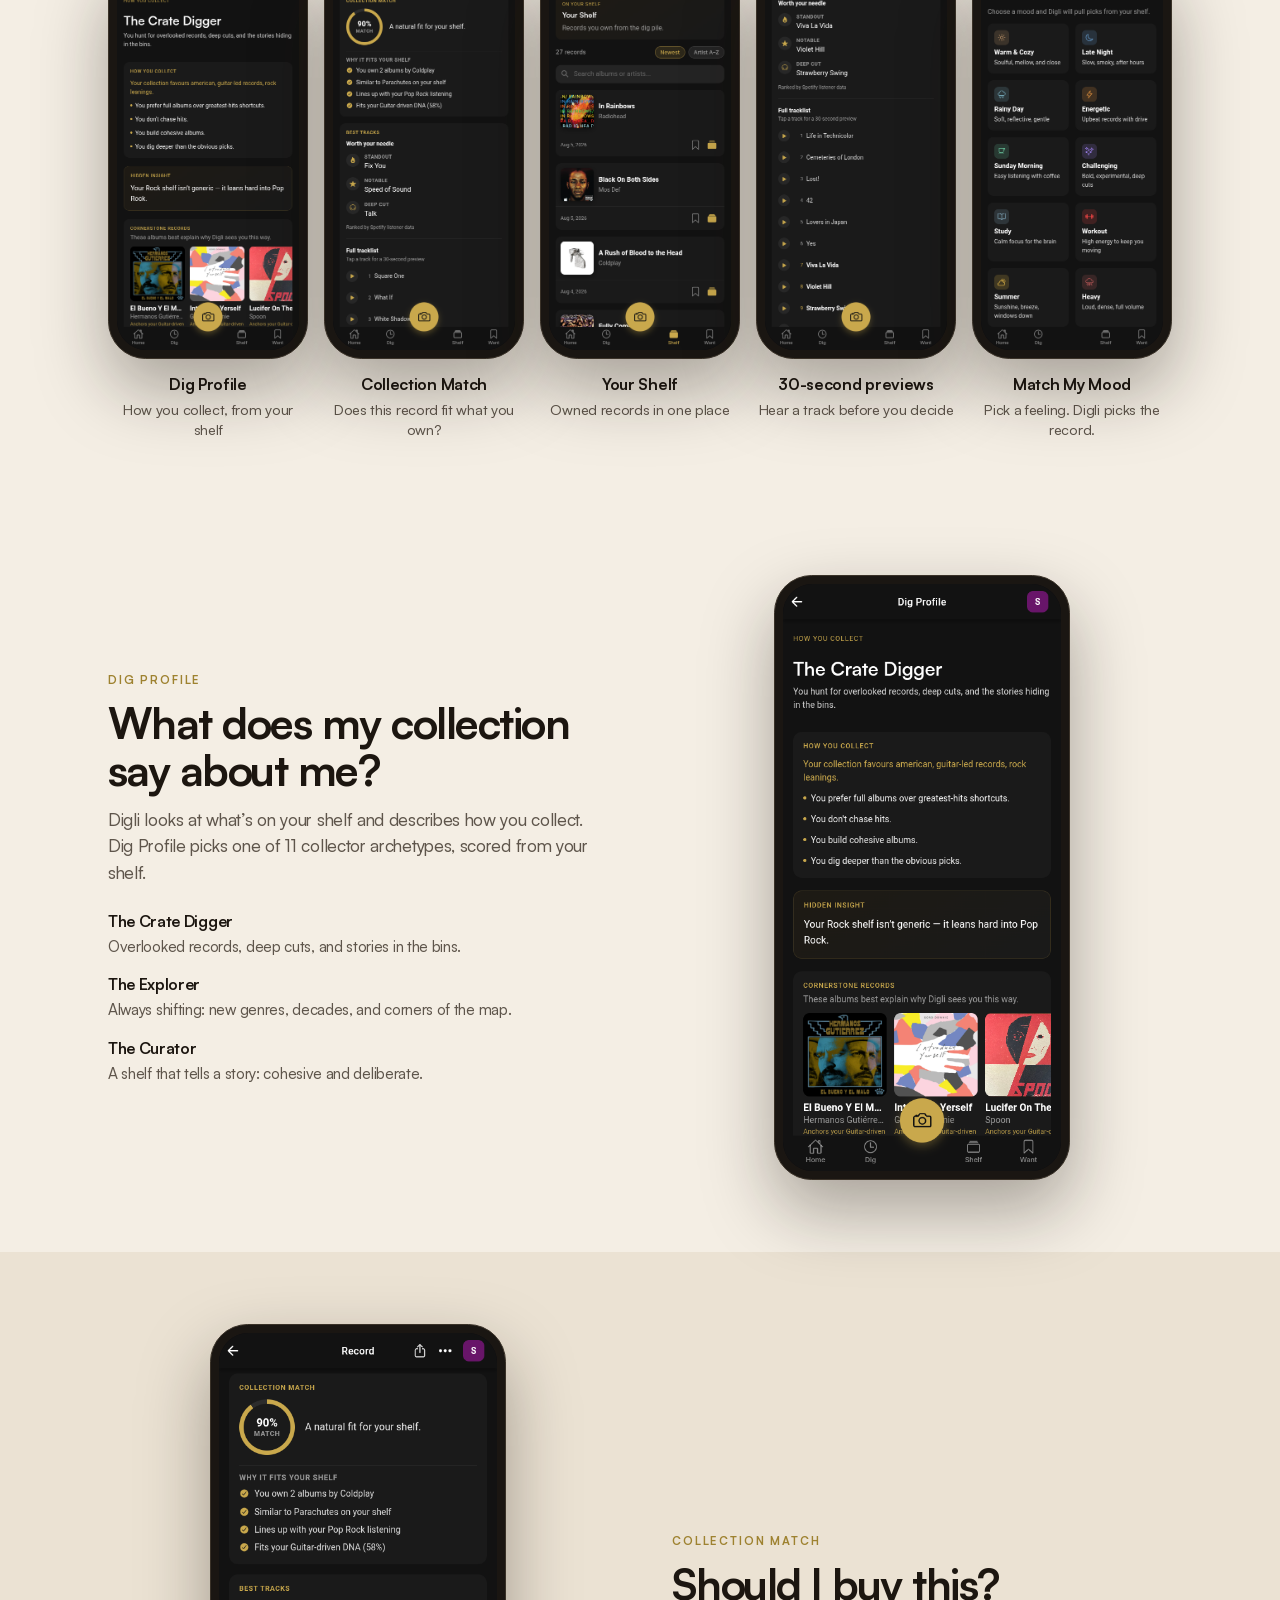
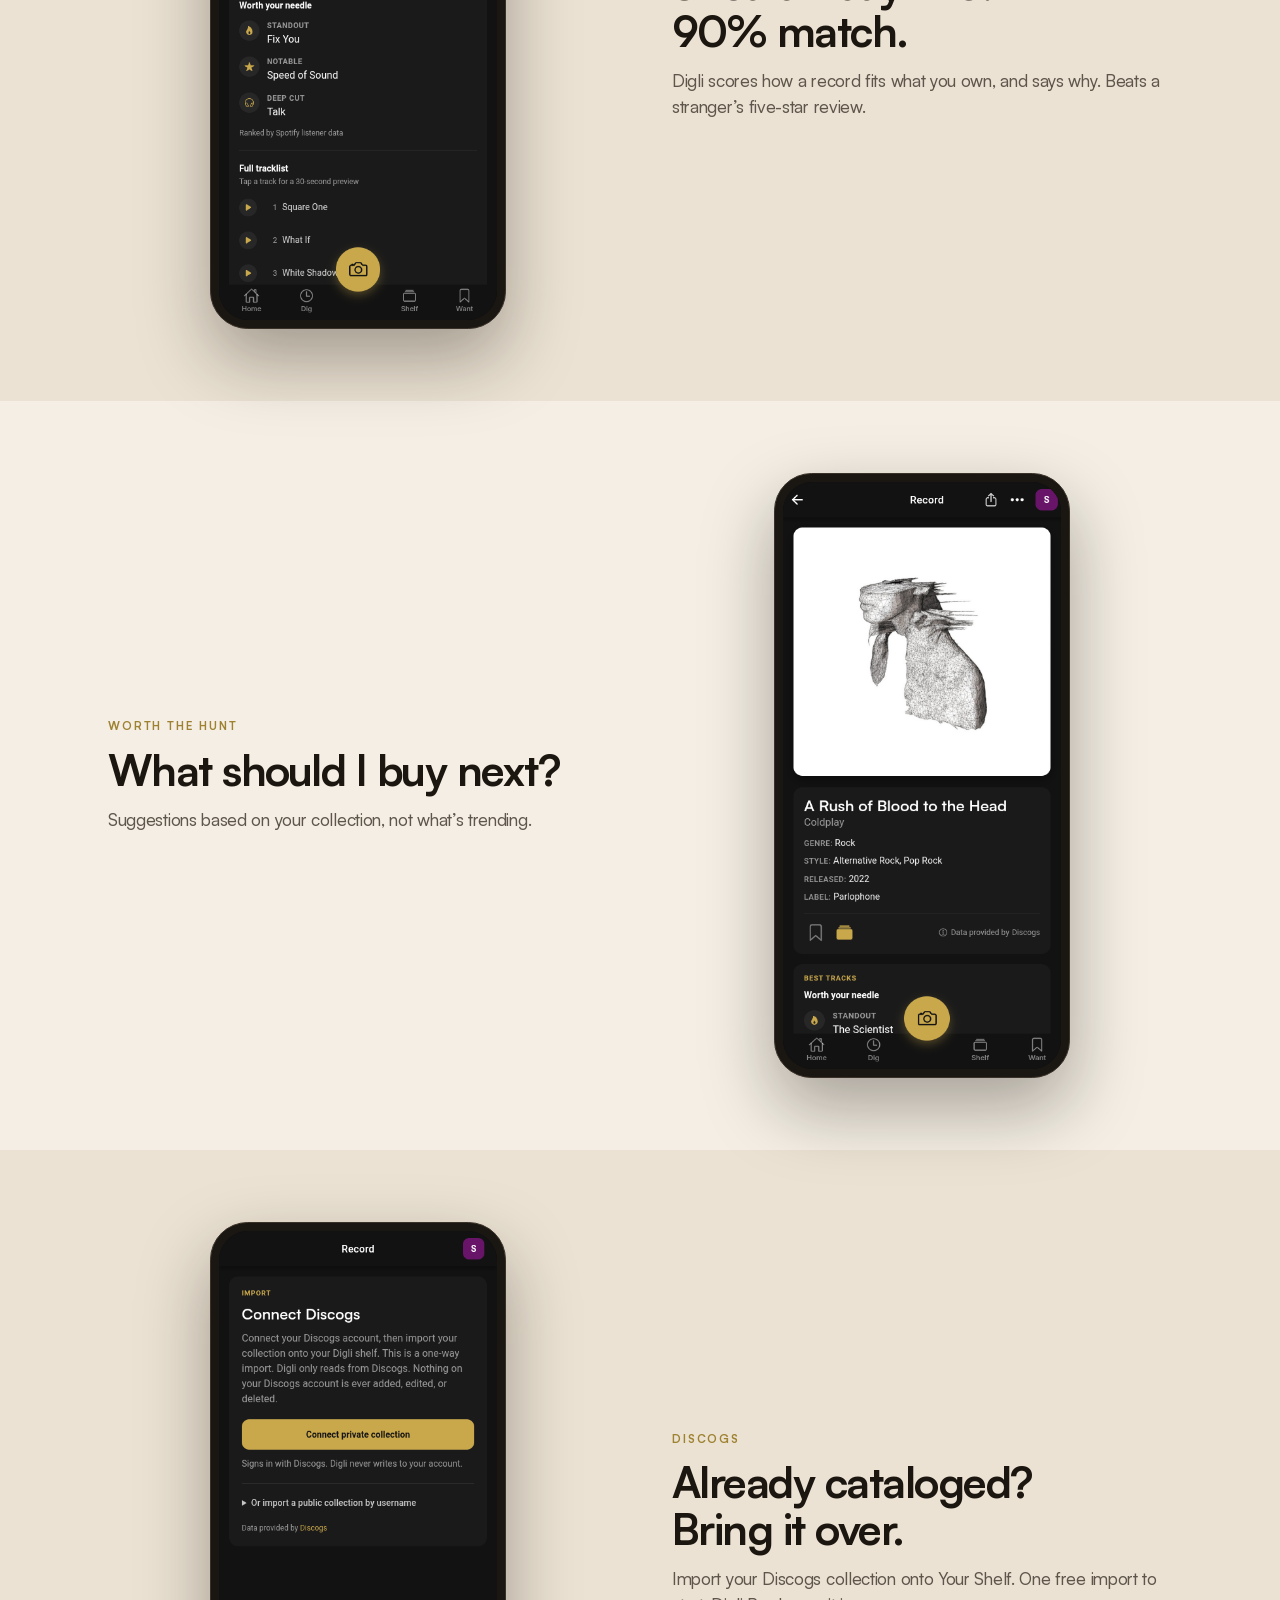
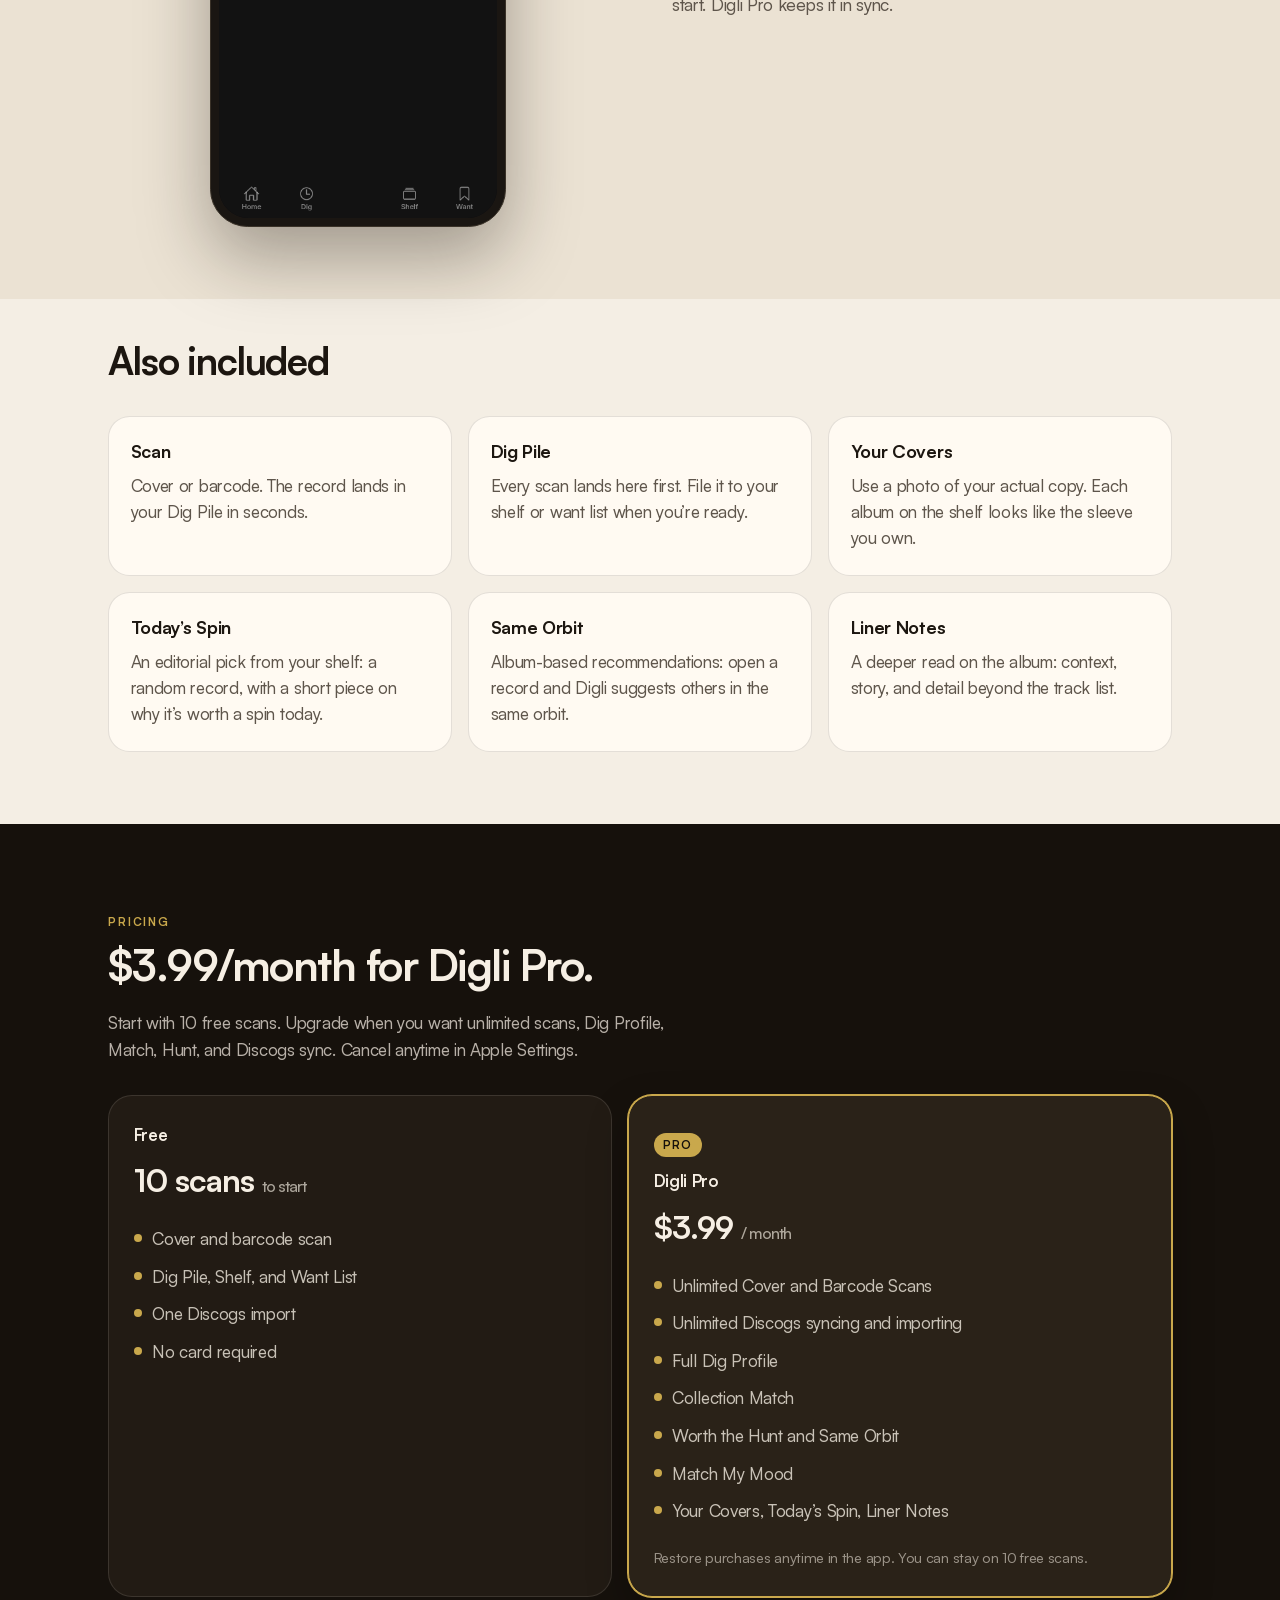
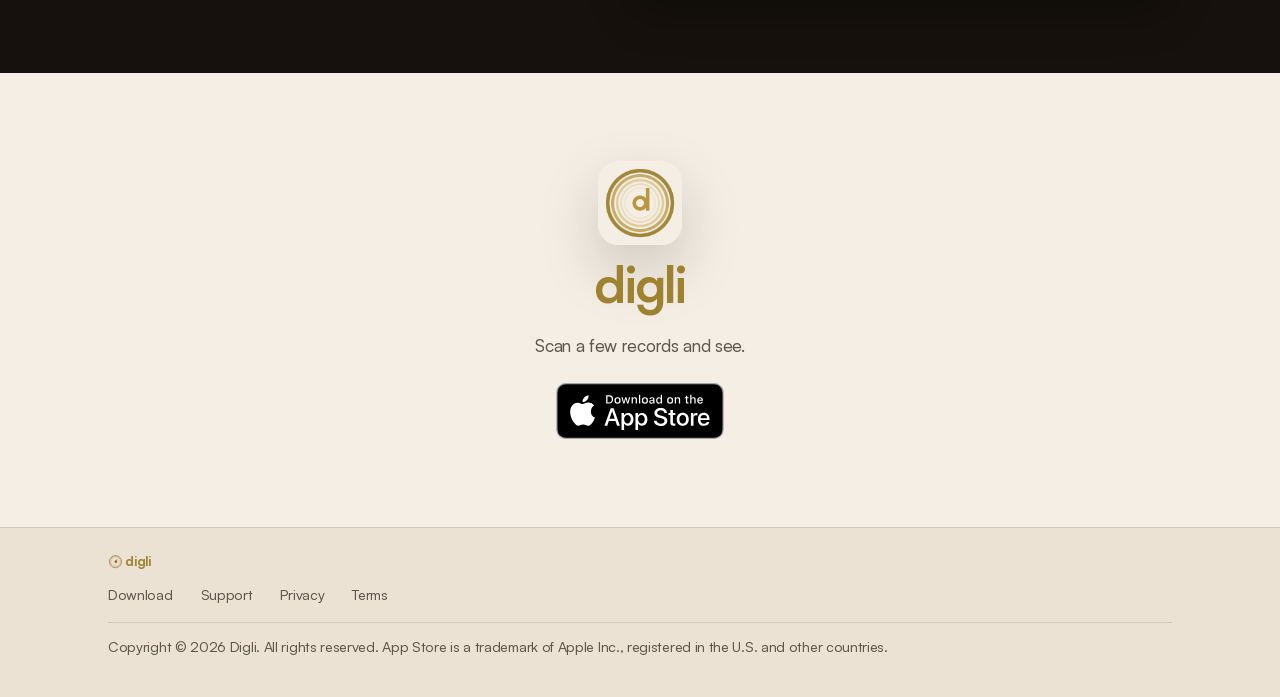
==== commit 638ac96f: "Point homepage wordmark links to digli.ca Use https://digli.ca instead of / so the logo does not res" ====
--- a/index.html
+++ b/index.html
@@ -176,7 +176,7 @@
 
     <header class="nav">
       <div class="nav__inner">
-        <a class="wordmark" href="/" aria-label="digli home"
+        <a class="wordmark" href="https://digli.ca" aria-label="digli home"
           ><img
             class="wordmark__mark"
             src="/assets/logo-mark.svg"
@@ -641,7 +641,7 @@
 
     <footer class="site-footer">
       <div class="site-footer__inner">
-        <a class="wordmark" href="/"
+        <a class="wordmark" href="https://digli.ca"
           ><img
             class="wordmark__mark"
             src="/assets/logo-mark.svg"
@@ -652,7 +652,7 @@
           />digli</a
         >
         <nav class="footer-nav" aria-label="Footer">
-          <a href="/">Download</a>
+          <a href="https://digli.ca">Download</a>
           <a href="/support">Support</a>
           <a href="/privacy">Privacy</a>
           <a href="/terms">Terms</a>
